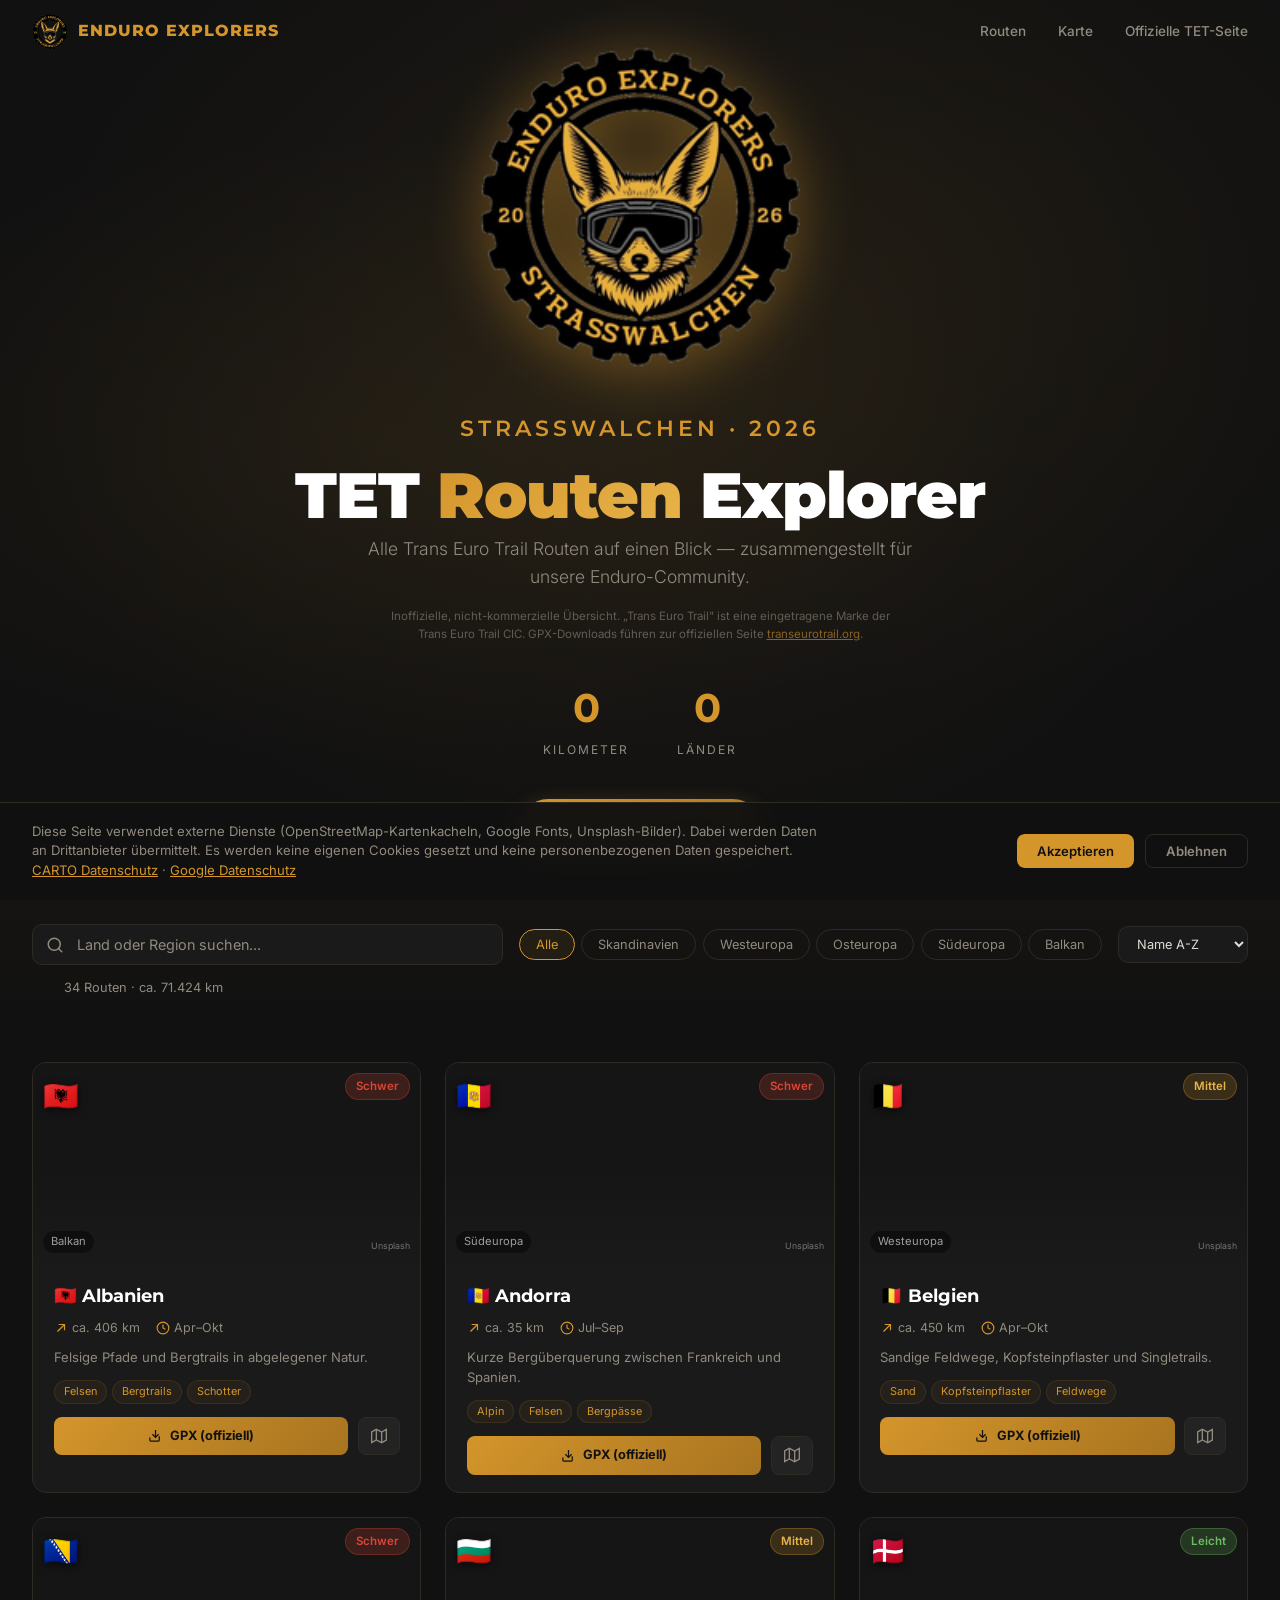
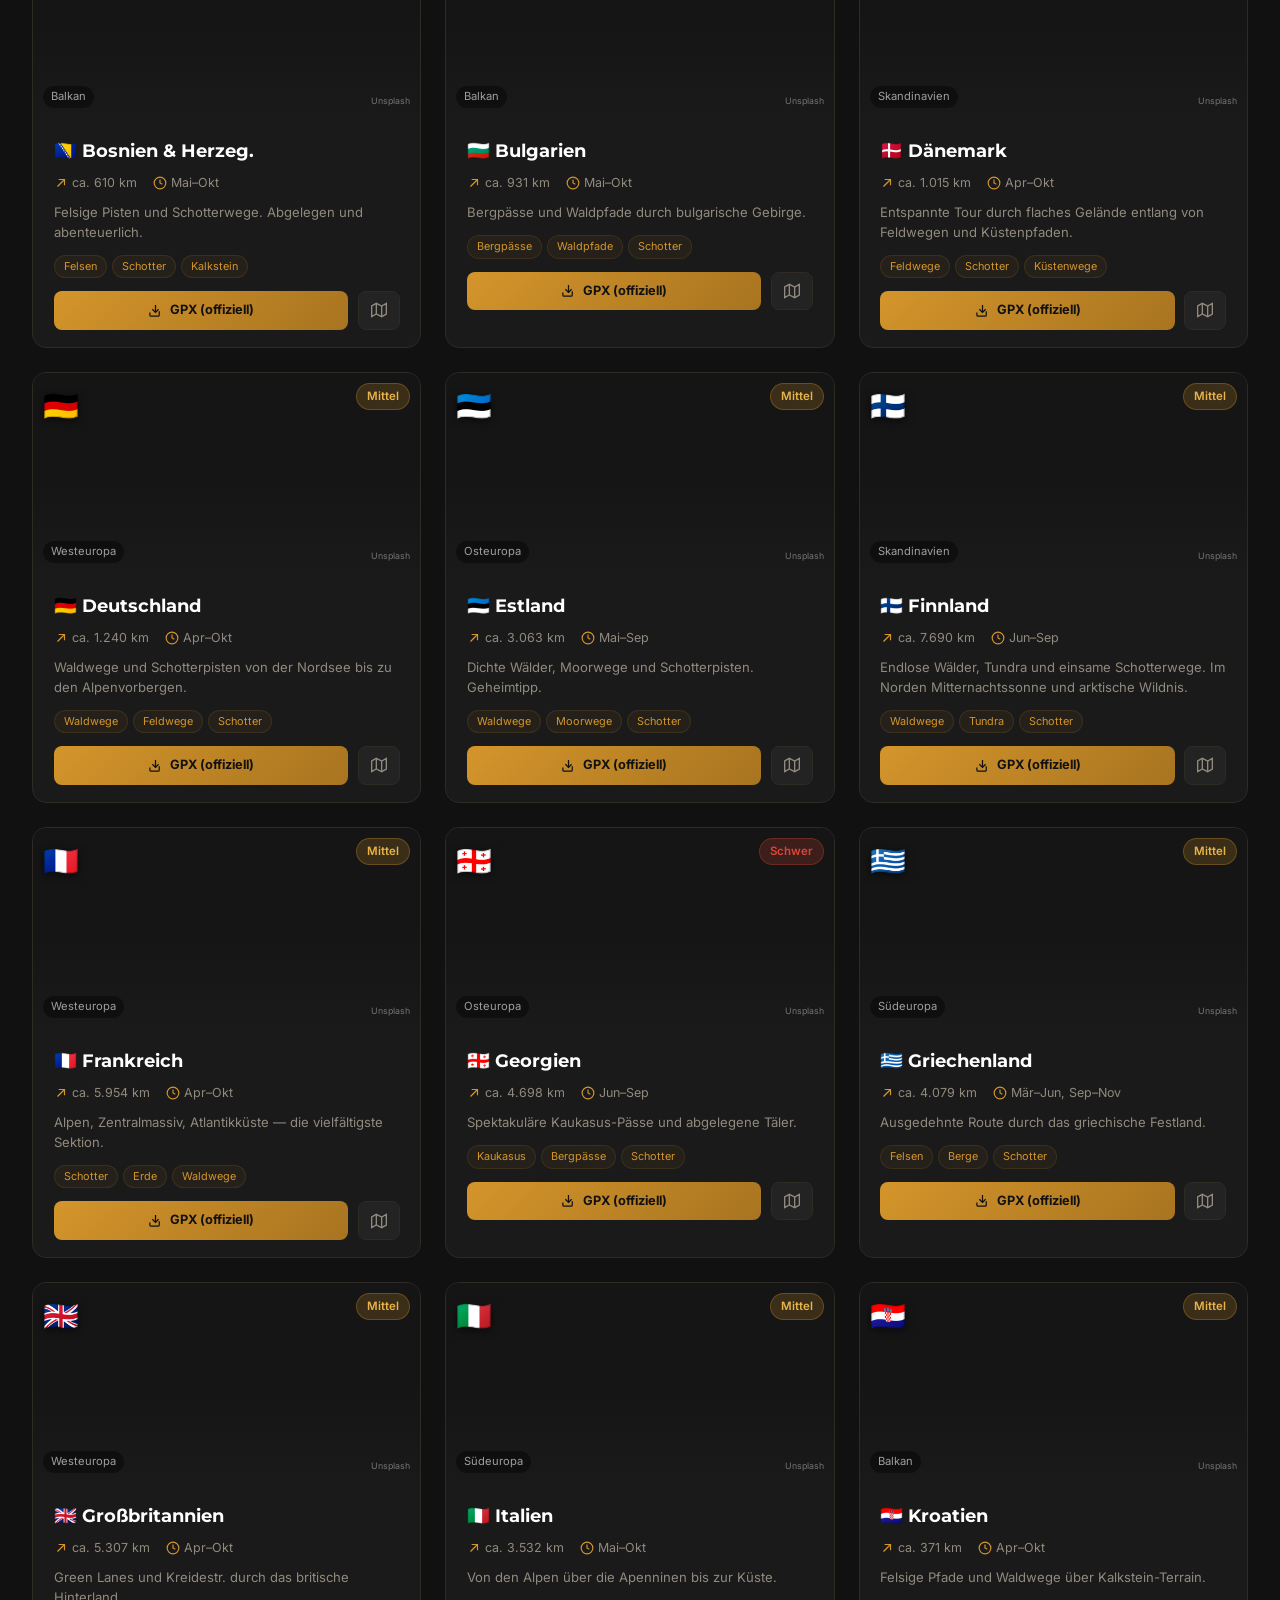
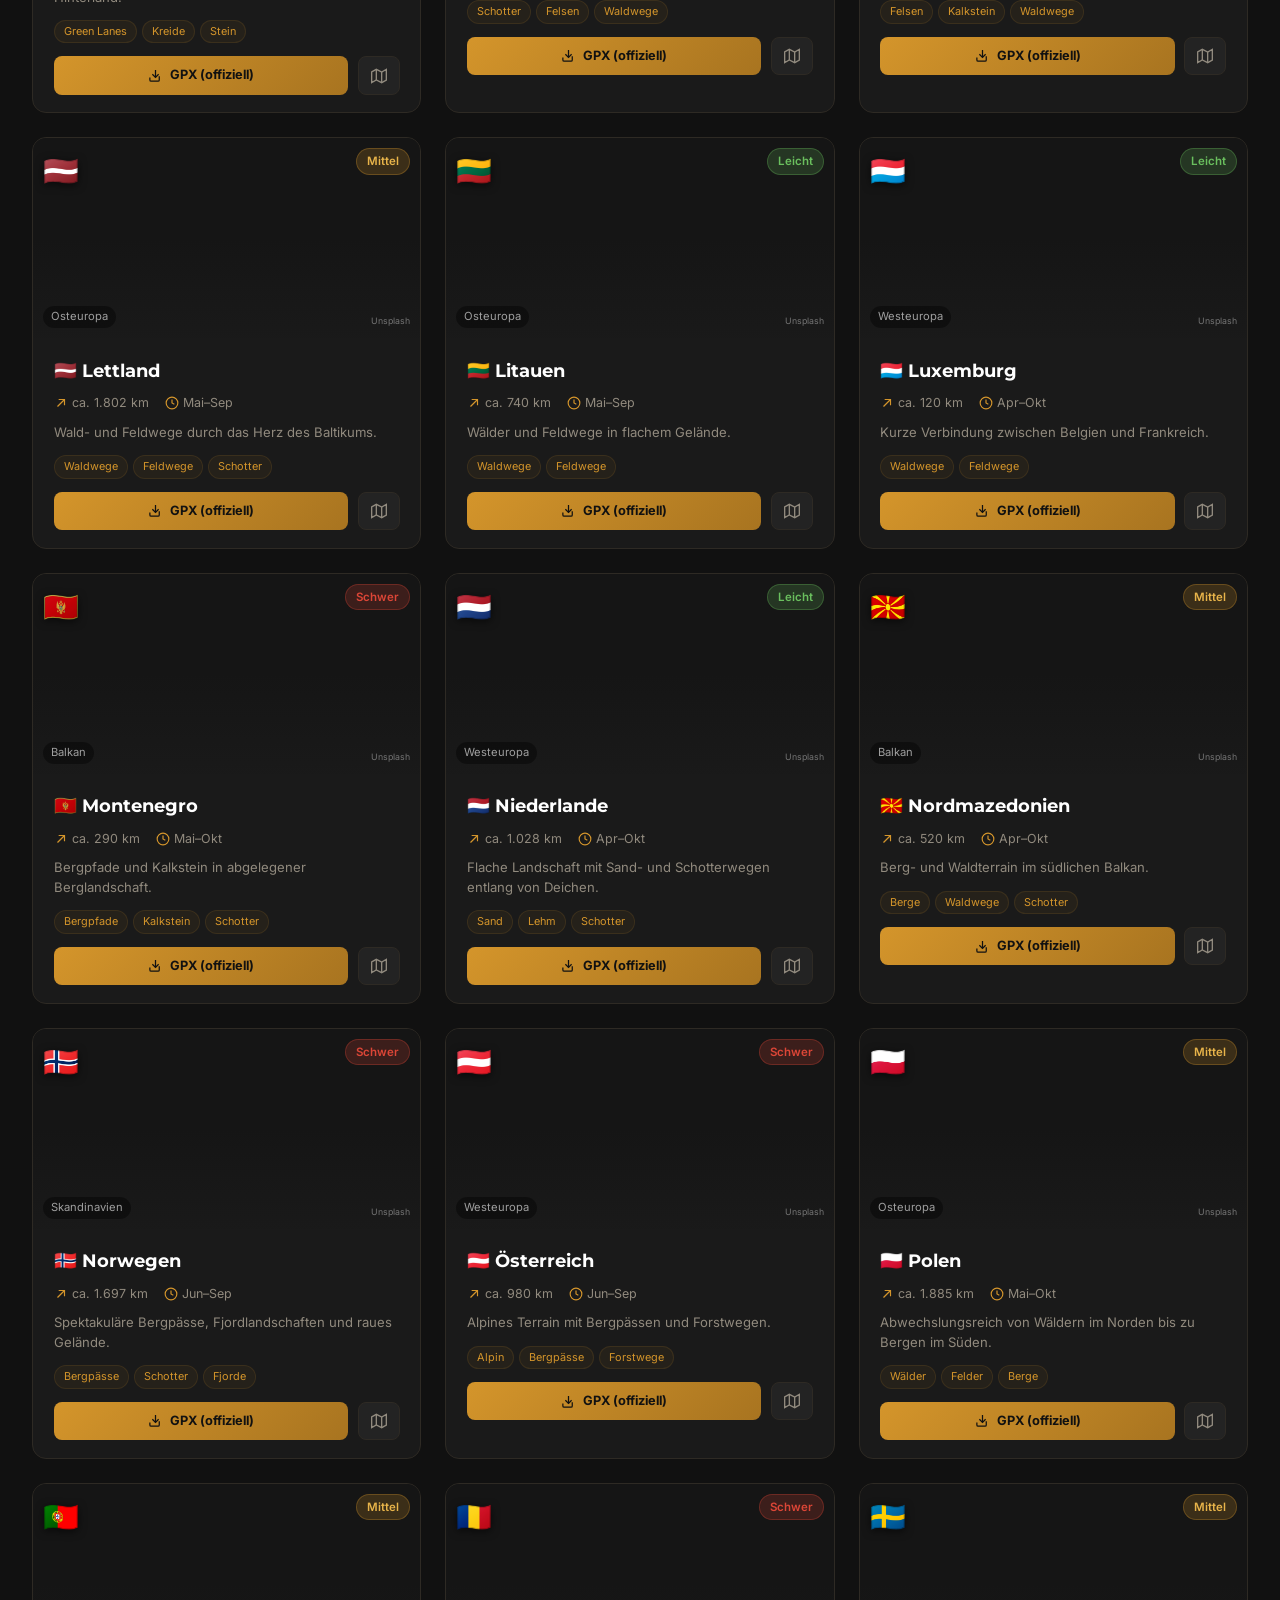
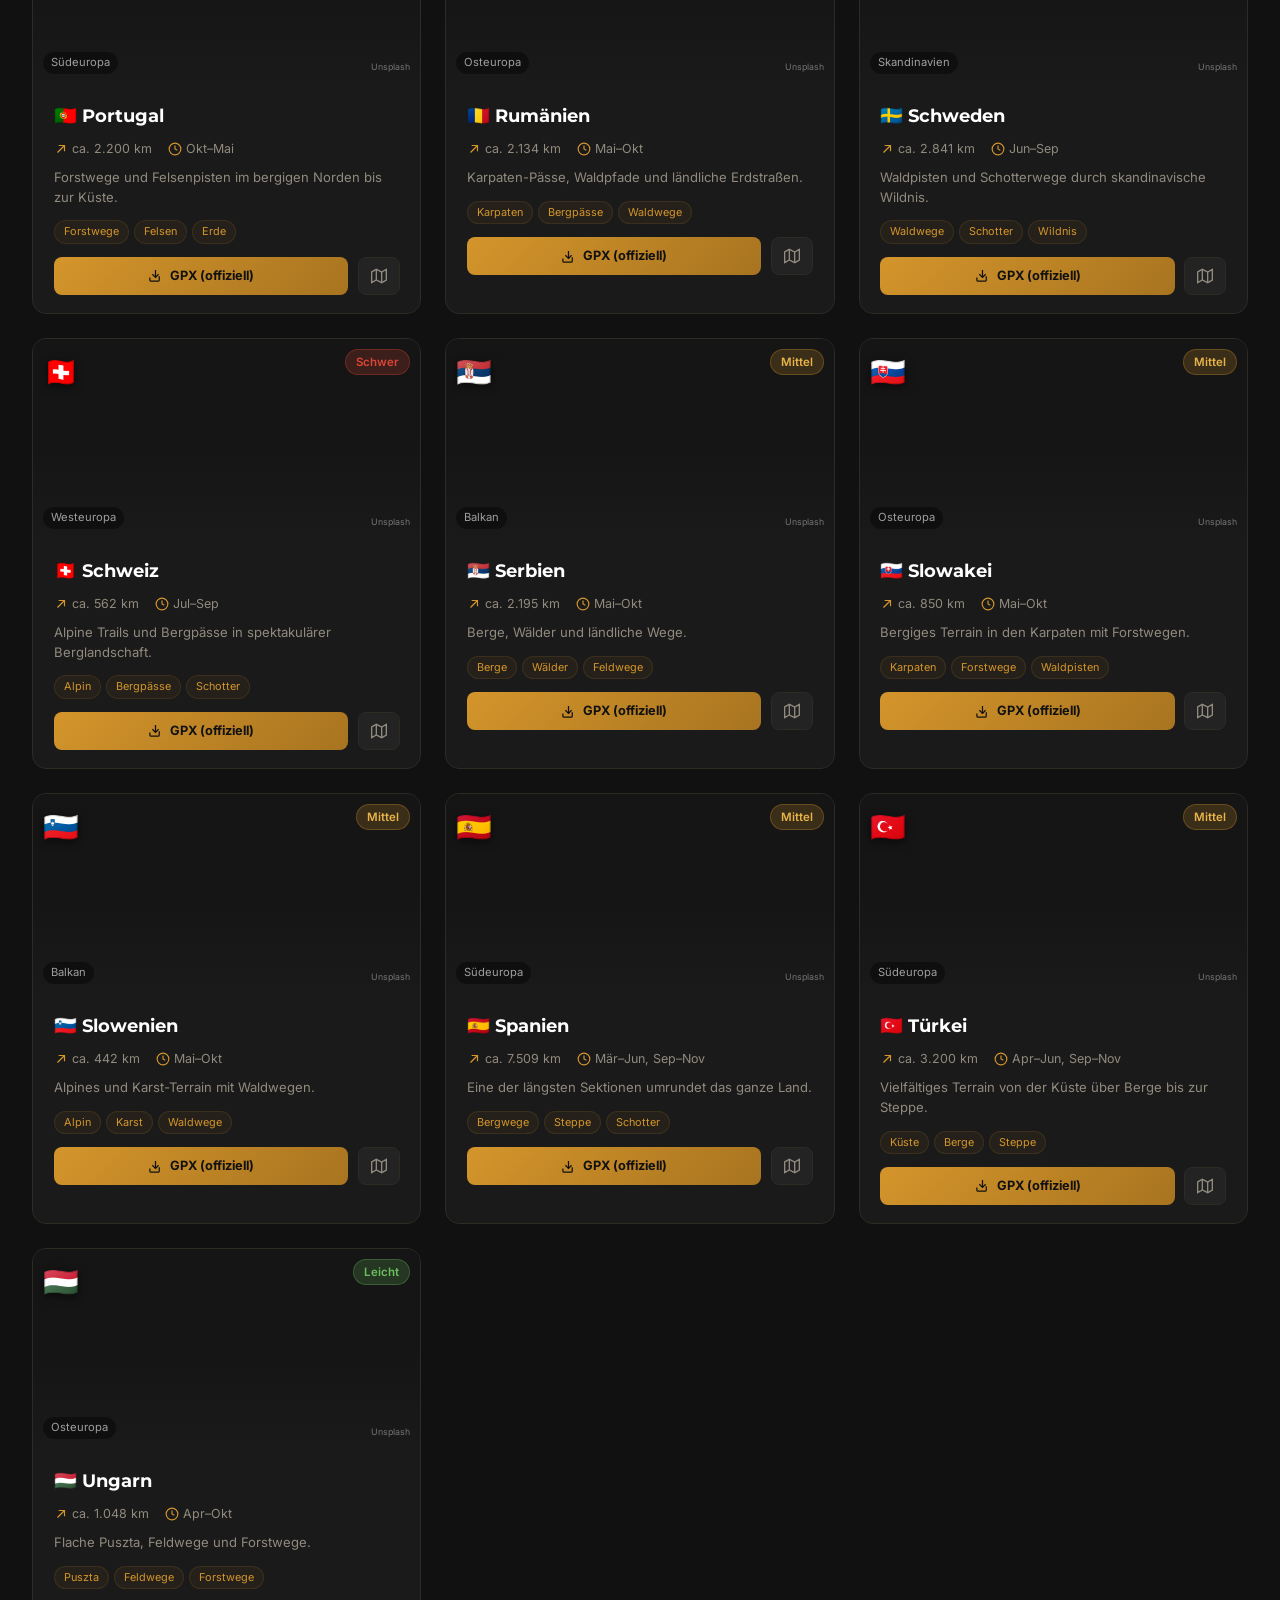
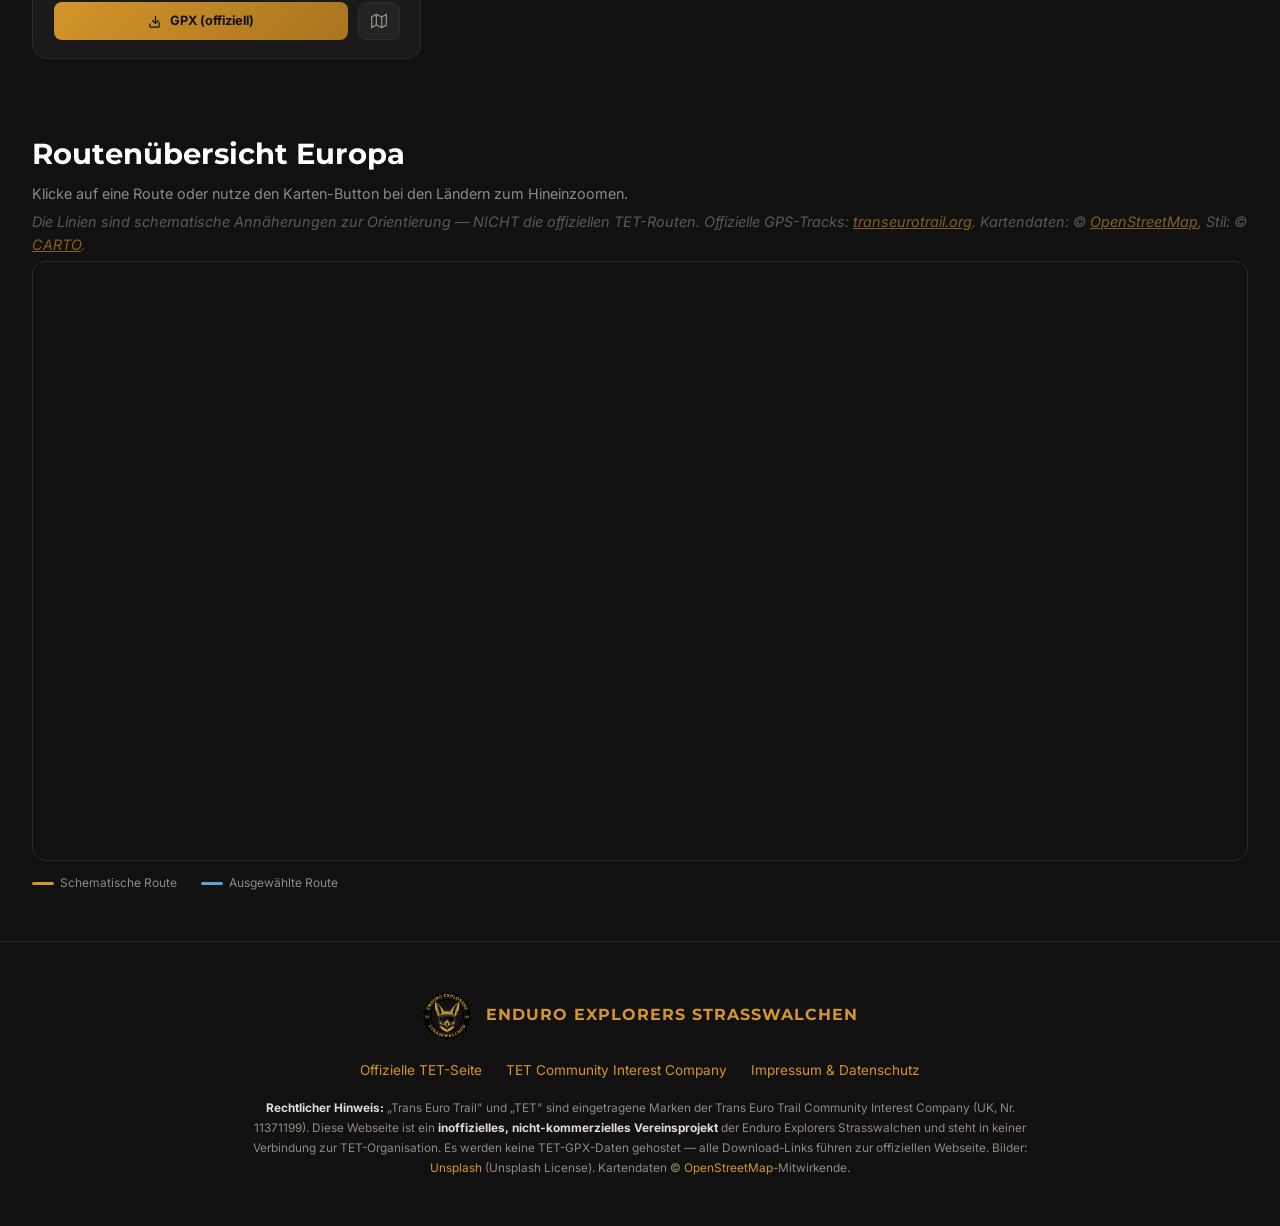
==== index.html @ 0e4baf25 "Quick fixes + GPX-Integration + Explore 2026 Rewrite was-wir-machen.html: - Logo-Beschreibungstext (" ====
<!DOCTYPE html>
<html lang="de">
<head>
    <meta charset="UTF-8">
    <meta name="viewport" content="width=device-width, initial-scale=1.0">
    <title>Enduro Explorers Strasswalchen - TET Routen Explorer</title>
    <link rel="preconnect" href="https://fonts.googleapis.com">
    <link href="https://fonts.googleapis.com/css2?family=Montserrat:wght@300;400;600;700;900&family=Inter:wght@300;400;500;600&display=swap" rel="stylesheet">
    <link rel="stylesheet" href="https://unpkg.com/leaflet@1.9.4/dist/leaflet.css" />
    <script src="https://unpkg.com/leaflet@1.9.4/dist/leaflet.js"></script>
    <link rel="icon" type="image/png" href="[data-uri]">
    <style>
        :root {
            --gold: #D4952B;
            --gold-dark: #A87420;
            --gold-light: #E8B44A;
            --gold-pale: #F0C96E;
            --bg-dark: #111111;
            --bg-card: #1A1A1A;
            --bg-card-hover: #222222;
            --text: #E0DCD4;
            --text-muted: #918A7E;
            --text-bright: #FFFFFF;
            --accent-green: #6ABF5E;
            --accent-blue: #5BA4D9;
            --border: #2E2A24;
            --shadow: rgba(0,0,0,0.5);
        }
        * { margin:0; padding:0; box-sizing:border-box; }
        body {
            font-family: 'Inter', -apple-system, sans-serif;
            background: var(--bg-dark);
            color: var(--text);
            line-height: 1.6;
            overflow-x: hidden;
        }

        /* ── Cookie / DSGVO Banner ── */
        .cookie-banner {
            position: fixed; bottom: 0; left: 0; right: 0;
            background: rgba(17,17,17,0.97); backdrop-filter: blur(12px);
            border-top: 1px solid var(--border);
            padding: 1.2rem 2rem; z-index: 9999;
            display: flex; align-items: center; justify-content: space-between;
            gap: 1.5rem; flex-wrap: wrap;
        }
        .cookie-banner.hidden { display: none; }
        .cookie-text { font-size: 0.82rem; color: var(--text-muted); max-width: 800px; line-height: 1.5; }
        .cookie-text a { color: var(--gold); text-decoration: underline; }
        .cookie-buttons { display: flex; gap: 0.7rem; flex-shrink: 0; }
        .cookie-btn { padding: 8px 20px; border-radius: 8px; font-size: 0.82rem; font-family: 'Inter', sans-serif; font-weight: 600; cursor: pointer; border: none; }
        .cookie-accept { background: var(--gold); color: #111; }
        .cookie-accept:hover { background: var(--gold-light); }
        .cookie-reject { background: transparent; color: var(--text-muted); border: 1px solid var(--border); }

        /* ── Hero ── */
        .hero {
            position: relative; min-height: 100vh;
            display: flex; align-items: center; justify-content: center; text-align: center;
            background: radial-gradient(ellipse at 50% 40%, #1E1A14 0%, #111111 70%);
            overflow: hidden;
        }
        .hero::before {
            content: ''; position: absolute; inset: 0;
            background:
                radial-gradient(ellipse at 30% 50%, rgba(212,149,43,0.06) 0%, transparent 50%),
                radial-gradient(ellipse at 70% 30%, rgba(212,149,43,0.04) 0%, transparent 50%);
        }
        .hero-particles { position: absolute; inset: 0; overflow: hidden; }
        .particle {
            position: absolute; width: 3px; height: 3px;
            background: var(--gold); border-radius: 50%; opacity: 0;
            animation: float-particle 8s infinite;
        }
        @keyframes float-particle {
            0% { opacity:0; transform: translateY(100vh) scale(0); }
            10% { opacity:0.5; } 90% { opacity:0.5; }
            100% { opacity:0; transform: translateY(-10vh) scale(1); }
        }
        .hero-content { position: relative; z-index: 2; padding: 2rem; max-width: 900px; }
        .hero-logo { width: 320px; max-width: 60vw; height: auto; margin-bottom: 2rem; filter: drop-shadow(0 6px 30px rgba(212,149,43,0.45)); }
        .hero h1 {
            font-family: 'Montserrat', sans-serif;
            font-size: clamp(2.2rem, 6vw, 4rem); font-weight: 900;
            color: var(--text-bright); line-height: 1.1;
            margin-bottom: 0.3rem; letter-spacing: -1px;
        }
        .hero h1 span {
            background: linear-gradient(135deg, var(--gold), var(--gold-light));
            -webkit-background-clip: text; -webkit-text-fill-color: transparent; background-clip: text;
        }
        .hero-clubname {
            font-family: 'Montserrat', sans-serif;
            font-size: clamp(1rem, 2.5vw, 1.4rem); font-weight: 600;
            color: var(--gold); letter-spacing: 4px; text-transform: uppercase;
            margin-bottom: 0.8rem;
        }
        .hero-subtitle {
            font-size: clamp(0.9rem, 2vw, 1.1rem); color: var(--text-muted);
            margin-bottom: 1rem; font-weight: 300; max-width: 550px; margin-left: auto; margin-right: auto;
        }
        .hero-disclaimer {
            font-size: 0.72rem; color: var(--text-muted); opacity: 0.6;
            margin-bottom: 2rem; max-width: 500px; margin-left: auto; margin-right: auto;
        }
        .hero-disclaimer a { color: var(--gold); }
        .hero-stats { display: flex; justify-content: center; gap: 3rem; margin-bottom: 2.5rem; flex-wrap: wrap; }
        .hero-stat { text-align: center; }
        .hero-stat-value { font-family: 'Montserrat', sans-serif; font-size: 2.5rem; font-weight: 700; color: var(--gold); }
        .hero-stat-label { font-size: 0.75rem; color: var(--text-muted); text-transform: uppercase; letter-spacing: 2px; }
        .hero-cta {
            display: inline-flex; align-items: center; gap: 10px;
            padding: 16px 36px; background: linear-gradient(135deg, var(--gold), var(--gold-dark));
            color: #111; text-decoration: none; border-radius: 50px;
            font-weight: 700; font-size: 1rem; transition: all 0.3s;
            box-shadow: 0 4px 20px rgba(212,149,43,0.25); cursor: pointer; border: none;
        }
        .hero-cta:hover { transform: translateY(-2px); box-shadow: 0 8px 30px rgba(212,149,43,0.35); background: linear-gradient(135deg, var(--gold-light), var(--gold)); }
        .scroll-indicator { position: absolute; bottom: 2rem; left: 50%; transform: translateX(-50%); animation: bounce 2s infinite; z-index: 2; }
        .scroll-indicator svg { width: 30px; height: 30px; stroke: var(--text-muted); }
        @keyframes bounce { 0%,20%,50%,80%,100% { transform: translateX(-50%) translateY(0); } 40% { transform: translateX(-50%) translateY(-10px); } 60% { transform: translateX(-50%) translateY(-5px); } }

        /* ── Nav ── */
        .nav {
            position: fixed; top: 0; left: 0; right: 0; z-index: 100;
            padding: 0.8rem 2rem; display: flex; justify-content: space-between;
            align-items: center; transition: all 0.3s;
        }
        .nav.scrolled { background: rgba(17,17,17,0.95); backdrop-filter: blur(20px); box-shadow: 0 2px 20px var(--shadow); padding: 0.6rem 2rem; border-bottom: 1px solid var(--border); }
        .nav-brand { display: flex; align-items: center; gap: 10px; text-decoration: none; }
        .nav-brand img { width: 36px; height: auto; }
        .nav-brand-text { font-family:'Montserrat',sans-serif; font-weight:800; font-size:1rem; color:var(--gold); letter-spacing: 1px; }
        .nav-links { display: flex; gap: 2rem; list-style: none; }
        .nav-links a { color: var(--text-muted); text-decoration: none; font-size: 0.85rem; font-weight: 500; transition: color 0.3s; }
        .nav-links a:hover { color: var(--gold); }

        /* ── Filter ── */
        .filter-section {
            padding: 1.5rem 2rem; background: linear-gradient(180deg, #161412, var(--bg-dark));
            position: sticky; top: 52px; z-index: 50; backdrop-filter: blur(10px);
        }
        .filter-container { max-width: 1400px; margin: 0 auto; display: flex; gap: 1rem; align-items: center; flex-wrap: wrap; }
        .search-box { flex: 1; min-width: 250px; position: relative; }
        .search-box input {
            width: 100%; padding: 11px 18px 11px 44px; background: var(--bg-card);
            border: 1px solid var(--border); border-radius: 10px; color: var(--text);
            font-size: 0.9rem; font-family: 'Inter', sans-serif; outline: none; transition: border-color 0.3s;
        }
        .search-box input:focus { border-color: var(--gold); }
        .search-box input::placeholder { color: var(--text-muted); }
        .search-box svg { position: absolute; left: 14px; top: 50%; transform: translateY(-50%); width: 18px; height: 18px; stroke: var(--text-muted); }
        .filter-chips { display: flex; gap: 0.4rem; flex-wrap: wrap; }
        .chip {
            padding: 7px 16px; border-radius: 50px; border: 1px solid var(--border);
            background: transparent; color: var(--text-muted); font-size: 0.8rem;
            font-family: 'Inter', sans-serif; cursor: pointer; transition: all 0.3s; white-space: nowrap;
        }
        .chip:hover, .chip.active { border-color: var(--gold); color: var(--gold); background: rgba(212,149,43,0.08); }
        .sort-select {
            padding: 9px 14px; background: var(--bg-card); border: 1px solid var(--border);
            border-radius: 10px; color: var(--text); font-family: 'Inter', sans-serif; font-size: 0.8rem; cursor: pointer; outline: none;
        }
        .results-info { max-width: 1400px; margin: 0.8rem auto 0; padding: 0 2rem; font-size: 0.8rem; color: var(--text-muted); }

        /* ── Grid ── */
        .routes-section { padding: 1.5rem 2rem; max-width: 1400px; margin: 0 auto; }
        .routes-grid { display: grid; grid-template-columns: repeat(auto-fill, minmax(330px, 1fr)); gap: 1.5rem; margin-top: 1rem; }

        /* ── Card ── */
        .route-card {
            background: var(--bg-card); border-radius: 14px; overflow: hidden;
            border: 1px solid var(--border); transition: all 0.4s cubic-bezier(0.25,0.46,0.45,0.94);
            cursor: pointer;
        }
        .route-card:hover { transform: translateY(-4px); border-color: var(--gold); box-shadow: 0 12px 40px rgba(212,149,43,0.1); background: var(--bg-card-hover); }
        .route-card-image { position: relative; height: 200px; overflow: hidden; background: #151515; }
        .route-card-image img { width: 100%; height: 100%; object-fit: cover; transition: transform 0.6s; }
        .route-card:hover .route-card-image img { transform: scale(1.05); }
        .route-card-image::after { content:''; position: absolute; bottom: 0; left: 0; right: 0; height: 50%; background: linear-gradient(transparent, rgba(26,26,26,0.9)); }
        .route-country-flag { position: absolute; top: 10px; left: 10px; font-size: 1.8rem; z-index: 2; filter: drop-shadow(0 2px 4px rgba(0,0,0,0.6)); }
        .route-difficulty { position: absolute; top: 10px; right: 10px; padding: 3px 10px; border-radius: 20px; font-size: 0.72rem; font-weight: 600; z-index: 2; backdrop-filter: blur(8px); }
        .difficulty-easy { background: rgba(106,191,94,0.2); color: #6ABF5E; border: 1px solid rgba(106,191,94,0.3); }
        .difficulty-moderate { background: rgba(212,149,43,0.2); color: var(--gold-light); border: 1px solid rgba(212,149,43,0.3); }
        .difficulty-hard { background: rgba(220,70,55,0.2); color: #DC4637; border: 1px solid rgba(220,70,55,0.3); }
        .route-region { position: absolute; bottom: 10px; left: 10px; z-index: 2; font-size: 0.7rem; color: rgba(255,255,255,0.6); background: rgba(0,0,0,0.4); padding: 2px 8px; border-radius: 20px; }
        .img-credit { position: absolute; bottom: 10px; right: 10px; z-index: 2; font-size: 0.55rem; color: rgba(255,255,255,0.3); }
        .img-credit a { color: rgba(255,255,255,0.4); text-decoration: none; }
        .route-card-body { padding: 1.1rem 1.3rem; }
        .route-card-title { font-family:'Montserrat',sans-serif; font-size: 1.15rem; font-weight: 700; color: var(--text-bright); margin-bottom: 0.5rem; }
        .route-card-meta { display: flex; gap: 1rem; margin-bottom: 0.6rem; flex-wrap: wrap; }
        .route-meta-item { display: flex; align-items: center; gap: 4px; font-size: 0.78rem; color: var(--text-muted); }
        .route-meta-item svg { width: 14px; height: 14px; stroke: var(--gold); }
        .route-card-desc { font-size: 0.82rem; color: var(--text-muted); margin-bottom: 0.8rem; line-height: 1.5; display: -webkit-box; -webkit-line-clamp: 2; -webkit-box-orient: vertical; overflow: hidden; }
        .route-card-tags { display: flex; gap: 5px; margin-bottom: 0.8rem; flex-wrap: wrap; }
        .route-tag { padding: 2px 9px; background: rgba(212,149,43,0.06); border: 1px solid rgba(212,149,43,0.12); border-radius: 20px; font-size: 0.68rem; color: var(--gold); }
        .route-card-actions { display: flex; gap: 0.6rem; }
        .btn-download {
            flex: 1; display: flex; align-items: center; justify-content: center; gap: 7px;
            padding: 9px 14px; background: linear-gradient(135deg, var(--gold), var(--gold-dark));
            color: #111; border: none; border-radius: 8px; font-size: 0.8rem; font-weight: 700;
            font-family: 'Inter', sans-serif; cursor: pointer; transition: all 0.3s; text-decoration: none;
        }
        .btn-download:hover { box-shadow: 0 4px 15px rgba(212,149,43,0.25); transform: translateY(-1px); }
        .btn-download svg { width: 15px; height: 15px; }
        .btn-map {
            display: flex; align-items: center; justify-content: center;
            padding: 9px 12px; background: rgba(255,255,255,0.04); color: var(--text-muted);
            border: 1px solid var(--border); border-radius: 8px; cursor: pointer; transition: all 0.3s;
        }
        .btn-map:hover { border-color: var(--gold); color: var(--gold); }
        .btn-map svg { width: 16px; height: 16px; }

        /* ── Modal ── */
        .modal-overlay { position: fixed; inset: 0; background: rgba(0,0,0,0.75); backdrop-filter: blur(8px); z-index: 200; display: none; align-items: center; justify-content: center; padding: 2rem; }
        .modal-overlay.active { display: flex; }
        .modal { background: var(--bg-card); border-radius: 18px; max-width: 680px; width: 100%; max-height: 90vh; overflow-y: auto; border: 1px solid var(--border); box-shadow: 0 24px 80px rgba(0,0,0,0.6); animation: modal-in 0.3s ease; }
        @keyframes modal-in { from { opacity:0; transform: scale(0.95) translateY(20px); } to { opacity:1; transform: scale(1) translateY(0); } }
        .modal-image { height: 260px; position: relative; overflow: hidden; }
        .modal-image img { width: 100%; height: 100%; object-fit: cover; }
        .modal-image::after { content:''; position: absolute; bottom: 0; left: 0; right: 0; height: 40%; background: linear-gradient(transparent, var(--bg-card)); }
        .modal-close { position: absolute; top: 14px; right: 14px; width: 34px; height: 34px; background: rgba(0,0,0,0.5); backdrop-filter: blur(10px); border: none; border-radius: 50%; color: #fff; font-size: 1.1rem; cursor: pointer; display: flex; align-items: center; justify-content: center; z-index: 2; transition: background 0.3s; }
        .modal-close:hover { background: rgba(212,149,43,0.8); }
        .modal-body { padding: 1.3rem 1.8rem 1.8rem; }
        .modal-body h2 { font-family:'Montserrat',sans-serif; font-size: 1.6rem; font-weight: 700; color: var(--text-bright); margin-bottom: 1rem; }
        .modal-stats { display: grid; grid-template-columns: repeat(3, 1fr); gap: 0.8rem; margin-bottom: 1.2rem; }
        .modal-stat { text-align: center; padding: 0.8rem; background: rgba(212,149,43,0.04); border-radius: 10px; border: 1px solid var(--border); }
        .modal-stat-value { font-family:'Montserrat',sans-serif; font-size: 1.3rem; font-weight: 700; color: var(--gold); }
        .modal-stat-label { font-size: 0.7rem; color: var(--text-muted); text-transform: uppercase; letter-spacing: 1px; }
        .modal-desc { color: var(--text); font-size: 0.9rem; line-height: 1.7; margin-bottom: 1.2rem; }
        .modal-terrain { display: flex; gap: 6px; flex-wrap: wrap; margin-bottom: 1.2rem; }
        .terrain-tag { padding: 4px 12px; background: rgba(212,149,43,0.08); border: 1px solid rgba(212,149,43,0.15); border-radius: 20px; font-size: 0.78rem; color: var(--gold-light); }
        .modal-actions { display: flex; gap: 0.8rem; }
        .modal-actions .btn-download { padding: 12px 22px; font-size: 0.95rem; }
        .modal-actions .btn-map { padding: 12px 18px; font-size: 0.85rem; }

        /* ── Map ── */
        .map-section { padding: 3rem 2rem; max-width: 1400px; margin: 0 auto; }
        .map-section h2 { font-family:'Montserrat',sans-serif; font-size: 1.8rem; font-weight: 700; color: var(--text-bright); margin-bottom: 0.3rem; }
        .map-section > p { color: var(--text-muted); font-size: 0.9rem; margin-bottom: 0.3rem; }
        .map-disclaimer { font-size: 0.7rem; color: var(--text-muted); opacity: 0.6; margin-bottom: 1rem; font-style: italic; }
        .map-disclaimer a { color: var(--gold); }
        .map-container { border-radius: 14px; overflow: hidden; border: 1px solid var(--border); height: 600px; }
        .map-legend { display: flex; gap: 1.5rem; margin-top: 0.8rem; flex-wrap: wrap; font-size: 0.75rem; color: var(--text-muted); }
        .legend-item { display: flex; align-items: center; gap: 6px; }
        .legend-line { width: 22px; height: 3px; border-radius: 2px; }

        /* ── Footer ── */
        footer { padding: 3rem 2rem; border-top: 1px solid var(--border); max-width: 1400px; margin: 0 auto; }
        .footer-top { display: flex; align-items: center; justify-content: center; gap: 14px; margin-bottom: 1.2rem; }
        .footer-top img { width: 50px; }
        .footer-top span { font-family:'Montserrat',sans-serif; font-weight: 700; color: var(--gold); font-size: 1rem; letter-spacing: 1px; }
        .footer-links { display: flex; justify-content: center; gap: 1.5rem; margin-bottom: 1rem; flex-wrap: wrap; font-size: 0.85rem; }
        footer a { color: var(--gold); text-decoration: none; }
        footer a:hover { text-decoration: underline; }
        .footer-legal { text-align: center; font-size: 0.74rem; color: var(--text-muted); line-height: 1.7; max-width: 780px; margin: 0 auto; }
        .footer-legal strong { color: var(--text); }

        /* ── No results ── */
        .no-results { text-align: center; padding: 4rem 2rem; grid-column: 1 / -1; }
        .no-results svg { width: 60px; height: 60px; stroke: var(--text-muted); margin-bottom: 1rem; }
        .no-results h3 { font-family:'Montserrat',sans-serif; color: var(--text-bright); margin-bottom: 0.5rem; }
        .no-results p { color: var(--text-muted); }

        ::-webkit-scrollbar { width: 7px; }
        ::-webkit-scrollbar-track { background: var(--bg-dark); }
        ::-webkit-scrollbar-thumb { background: var(--border); border-radius: 4px; }
        ::-webkit-scrollbar-thumb:hover { background: var(--gold); }
        .card-enter { opacity: 0; transform: translateY(20px); animation: card-fade-in 0.4s ease forwards; }
        @keyframes card-fade-in { to { opacity:1; transform: translateY(0); } }

        @media (max-width: 768px) {
            .nav-links { display: none; }
            .routes-grid { grid-template-columns: 1fr; }
            .filter-container { flex-direction: column; }
            .modal-stats { grid-template-columns: 1fr; }
            .modal-actions { flex-direction: column; }
            .map-container { height: 400px; }
            .hero-logo { width: 220px; max-width: 70vw; }
        }
    </style>
<script>(function(){try{if(!(new URLSearchParams(location.search).get("embed")==="1"||window.self!==window.top))return;document.documentElement.classList.add("embed-mode");function n(){document.querySelectorAll("nav,#navbar,footer,.cookie-banner").forEach(function(el){el.remove()});document.querySelectorAll("a[href]").forEach(function(a){var h=a.getAttribute("href")||"";if(!h)return;if(h[0]==="#"||h.indexOf("mailto:")===0||h.indexOf("tel:")===0)return;if(h.indexOf("http")===0){if(h.indexOf("github.io")>=0||h.indexOf("github.com")>=0){a.removeAttribute("href");a.removeAttribute("target");a.classList.add("cross-page-disabled")}return}if(h.indexOf(".html")>=0||h.slice(-1)==="/"){a.removeAttribute("href");a.removeAttribute("target");a.classList.add("cross-page-disabled")}});document.querySelectorAll("link[rel=\"canonical\"],meta[property=\"og:url\"]").forEach(function(el){el.remove()})}if(document.readyState==="loading")document.addEventListener("DOMContentLoaded",n);else n()}catch(e){}})();</script>
<style>
.embed-mode .nav,.embed-mode nav,.embed-mode #navbar,.embed-mode footer,.embed-mode .cookie-banner{display:none!important}
.embed-mode body{padding-top:0!important}
.embed-mode .hero,.embed-mode .page-hero{padding-top:3rem!important;min-height:40vh!important}
.embed-mode a.cross-page-disabled{pointer-events:none!important;opacity:.55!important;cursor:default!important;text-decoration:none!important}
</style>
</head>
<body>

<!-- DSGVO Banner -->
<div class="cookie-banner" id="cookieBanner">
    <div class="cookie-text">
        Diese Seite verwendet externe Dienste (OpenStreetMap-Kartenkacheln, Google Fonts, Unsplash-Bilder).
        Dabei werden Daten an Drittanbieter übermittelt. Es werden keine eigenen Cookies gesetzt und keine
        personenbezogenen Daten gespeichert.
        <a href="https://carto.com/privacy/" target="_blank" rel="noopener">CARTO Datenschutz</a> ·
        <a href="https://policies.google.com/privacy" target="_blank" rel="noopener">Google Datenschutz</a>
    </div>
    <div class="cookie-buttons">
        <button class="cookie-btn cookie-accept" onclick="acceptCookies()">Akzeptieren</button>
        <button class="cookie-btn cookie-reject" onclick="rejectCookies()">Ablehnen</button>
    </div>
</div>

<!-- Nav -->
<nav class="nav" id="navbar">
    <a href="#" class="nav-brand">
        <img src="[data-uri]" alt="Enduro Explorers Logo">
        <span class="nav-brand-text">ENDURO EXPLORERS</span>
    </a>
    <ul class="nav-links">
        <li><a href="#routes">Routen</a></li>
        <li><a href="#map">Karte</a></li>
        <li><a href="https://transeurotrail.org/" target="_blank" rel="noopener">Offizielle TET-Seite</a></li>
    </ul>
</nav>

<!-- Hero -->
<section class="hero">
    <div class="hero-particles" id="particles"></div>
    <div class="hero-content">
        <img src="[data-uri]" alt="Enduro Explorers Strasswalchen" class="hero-logo">
        <div class="hero-clubname">Strasswalchen · 2026</div>
        <h1>TET <span>Routen</span> Explorer</h1>
        <p class="hero-subtitle">Alle Trans Euro Trail Routen auf einen Blick — zusammengestellt für unsere Enduro-Community.</p>
        <p class="hero-disclaimer">
            Inoffizielle, nicht-kommerzielle Übersicht. „Trans Euro Trail" ist eine eingetragene Marke
            der Trans Euro Trail CIC. GPX-Downloads führen zur offiziellen Seite
            <a href="https://transeurotrail.org/" target="_blank" rel="noopener">transeurotrail.org</a>.
        </p>
        <div class="hero-stats">
            <div class="hero-stat"><div class="hero-stat-value" id="stat-km">0</div><div class="hero-stat-label">Kilometer</div></div>
            <div class="hero-stat"><div class="hero-stat-value" id="stat-countries">0</div><div class="hero-stat-label">Länder</div></div>
        </div>
        <a href="#routes" class="hero-cta">
            <svg width="20" height="20" viewBox="0 0 24 24" fill="none" stroke="currentColor" stroke-width="2"><path d="M21 10c0 7-9 13-9 13s-9-6-9-13a9 9 0 0118 0z"/><circle cx="12" cy="10" r="3"/></svg>
            Routen entdecken
        </a>
    </div>
    <div class="scroll-indicator">
        <svg viewBox="0 0 24 24" fill="none" stroke-width="2" stroke-linecap="round"><path d="M7 13l5 5 5-5"/><path d="M7 7l5 5 5-5"/></svg>
    </div>
</section>

<!-- Filter -->
<section class="filter-section" id="routes">
    <div class="filter-container">
        <div class="search-box">
            <svg viewBox="0 0 24 24" fill="none" stroke-width="2" stroke-linecap="round"><circle cx="11" cy="11" r="8"/><path d="M21 21l-4.35-4.35"/></svg>
            <input type="text" id="searchInput" placeholder="Land oder Region suchen...">
        </div>
        <div class="filter-chips">
            <button class="chip active" data-filter="all">Alle</button>
            <button class="chip" data-filter="nordic">Skandinavien</button>
            <button class="chip" data-filter="western">Westeuropa</button>
            <button class="chip" data-filter="eastern">Osteuropa</button>
            <button class="chip" data-filter="southern">Südeuropa</button>
            <button class="chip" data-filter="balkans">Balkan</button>
        </div>
        <select class="sort-select" id="sortSelect">
            <option value="name">Name A-Z</option>
            <option value="distance-desc">Distanz ↓</option>
            <option value="distance-asc">Distanz ↑</option>
            <option value="difficulty">Schwierigkeit</option>
        </select>
    </div>
    <div class="results-info" id="resultsInfo"></div>
</section>

<!-- Grid -->
<section class="routes-section"><div class="routes-grid" id="routesGrid"></div></section>

<!-- Map -->
<section class="map-section" id="map">
    <h2>Routenübersicht Europa</h2>
    <p>Klicke auf eine Route oder nutze den Karten-Button bei den Ländern zum Hineinzoomen.</p>
    <p class="map-disclaimer">
        Die Linien sind schematische Annäherungen zur Orientierung — NICHT die offiziellen TET-Routen.
        Offizielle GPS-Tracks: <a href="https://transeurotrail.org/" target="_blank" rel="noopener">transeurotrail.org</a>.
        Kartendaten: &copy; <a href="https://www.openstreetmap.org/copyright" target="_blank" rel="noopener">OpenStreetMap</a>,
        Stil: &copy; <a href="https://carto.com/" target="_blank" rel="noopener">CARTO</a>.
    </p>
    <div class="map-container" id="leafletMap"></div>
    <div class="map-legend">
        <div class="legend-item"><div class="legend-line" style="background:var(--gold)"></div> Schematische Route</div>
        <div class="legend-item"><div class="legend-line" style="background:#5BA4D9"></div> Ausgewählte Route</div>
    </div>
</section>

<!-- Footer -->
<footer>
    <div class="footer-top">
        <img src="[data-uri]" alt="Enduro Explorers">
        <span>ENDURO EXPLORERS STRASSWALCHEN</span>
    </div>
    <div class="footer-links">
        <a href="https://transeurotrail.org/" target="_blank" rel="noopener">Offizielle TET-Seite</a>
        <a href="https://transeurotrail.org/community-interest-company/" target="_blank" rel="noopener">TET Community Interest Company</a>
        <a href="#" onclick="document.getElementById('legalModal').classList.add('active');return false;">Impressum & Datenschutz</a>
    </div>
    <div class="footer-legal">
        <strong>Rechtlicher Hinweis:</strong> „Trans Euro Trail" und „TET" sind eingetragene Marken der
        Trans Euro Trail Community Interest Company (UK, Nr. 11371199). Diese Webseite ist ein
        <strong>inoffizielles, nicht-kommerzielles Vereinsprojekt</strong> der Enduro Explorers Strasswalchen
        und steht in keiner Verbindung zur TET-Organisation. Es werden keine TET-GPX-Daten gehostet —
        alle Download-Links führen zur offiziellen Webseite. Bilder:
        <a href="https://unsplash.com/" target="_blank" rel="noopener">Unsplash</a> (Unsplash License).
        Kartendaten &copy; <a href="https://www.openstreetmap.org/copyright" target="_blank" rel="noopener">OpenStreetMap</a>-Mitwirkende.
    </div>
</footer>

<!-- Legal Modal -->
<div class="modal-overlay" id="legalModal">
    <div class="modal" style="max-width:600px">
        <div class="modal-body" style="padding:2rem">
            <div style="display:flex;justify-content:space-between;align-items:center;margin-bottom:1.5rem">
                <h2 style="font-size:1.3rem;margin:0">Impressum & Datenschutz</h2>
                <button class="modal-close" style="position:static;width:32px;height:32px" onclick="document.getElementById('legalModal').classList.remove('active')">&times;</button>
            </div>
            <h3 style="color:var(--text-bright);margin-bottom:0.4rem;font-size:0.95rem">Verantwortlich</h3>
            <p style="font-size:0.82rem;color:var(--text-muted);margin-bottom:1.2rem">Enduro Explorers Strasswalchen — privates, nicht-kommerzielles Vereinsprojekt.</p>
            <h3 style="color:var(--text-bright);margin-bottom:0.4rem;font-size:0.95rem">Datenschutz (DSGVO)</h3>
            <p style="font-size:0.82rem;color:var(--text-muted);margin-bottom:0.8rem">
                Diese Seite speichert <strong>keine personenbezogenen Daten</strong> und setzt <strong>keine Tracking-Cookies</strong>.
                Ein funktionaler localStorage-Eintrag speichert die Cookie-Banner-Entscheidung (Art. 6 Abs. 1 lit. f DSGVO).
            </p>
            <p style="font-size:0.82rem;color:var(--text-muted);margin-bottom:0.6rem">Eingebundene externe Dienste:</p>
            <ul style="font-size:0.78rem;color:var(--text-muted);margin-left:1.3rem;margin-bottom:1rem;line-height:2">
                <li><strong>CARTO / OpenStreetMap</strong> — Kartenkacheln (<a href="https://carto.com/privacy/" target="_blank" rel="noopener" style="color:var(--gold)">Datenschutz</a>)</li>
                <li><strong>Google Fonts</strong> — Schriftarten (<a href="https://policies.google.com/privacy" target="_blank" rel="noopener" style="color:var(--gold)">Datenschutz</a>)</li>
                <li><strong>Unsplash</strong> — Bilder (<a href="https://unsplash.com/privacy" target="_blank" rel="noopener" style="color:var(--gold)">Datenschutz</a>)</li>
                <li><strong>unpkg CDN</strong> — Leaflet-Kartenbibliothek</li>
            </ul>
            <h3 style="color:var(--text-bright);margin-bottom:0.4rem;font-size:0.95rem">Markenrecht</h3>
            <p style="font-size:0.82rem;color:var(--text-muted)">
                „Trans Euro Trail" und „TET" sind eingetragene Marken der Trans Euro Trail CIC
                (UK, Nr. 11371199). Die Verwendung erfolgt rein beschreibend (nominative Fair Use).
                Es besteht keine Verbindung oder Billigung durch die TET-Organisation.
            </p>
        </div>
    </div>
</div>

<!-- Route Detail Modal -->
<div class="modal-overlay" id="modalOverlay">
    <div class="modal" id="modal">
        <div class="modal-image"><img id="modalImage" src="" alt=""><button class="modal-close" id="modalClose">&times;</button></div>
        <div class="modal-body">
            <h2 id="modalTitle"></h2>
            <div class="modal-stats">
                <div class="modal-stat"><div class="modal-stat-value" id="modalDistance"></div><div class="modal-stat-label">Kilometer (ca.)</div></div>
                <div class="modal-stat"><div class="modal-stat-value" id="modalDifficulty"></div><div class="modal-stat-label">Schwierigkeit</div></div>
                <div class="modal-stat"><div class="modal-stat-value" id="modalBestTime"></div><div class="modal-stat-label">Beste Reisezeit</div></div>
            </div>
            <p class="modal-desc" id="modalDesc"></p>
            <div class="modal-terrain" id="modalTerrain"></div>
            <div class="modal-actions">
                <a id="modalDownload" href="#" target="_blank" rel="noopener" class="btn-download">
                    <svg viewBox="0 0 24 24" fill="none" stroke="currentColor" stroke-width="2"><path d="M18 13v6a2 2 0 01-2 2H5a2 2 0 01-2-2v-4"/><polyline points="7 10 12 15 17 10"/><line x1="12" y1="15" x2="12" y2="3"/></svg>
                    GPX auf transeurotrail.org
                </a>
                <button id="modalMapBtn" class="btn-map" title="Auf Karte zeigen">
                    <svg viewBox="0 0 24 24" fill="none" stroke="currentColor" stroke-width="2"><polygon points="1 6 1 22 8 18 16 22 23 18 23 2 16 6 8 2 1 6"/><line x1="8" y1="2" x2="8" y2="18"/><line x1="16" y1="6" x2="16" y2="22"/></svg>
                </button>
            </div>
        </div>
    </div>
</div>

<script>
const routes = [
    {id:"finland",name:"Finnland",flag:"\u{1F1EB}\u{1F1EE}",distance:7690,difficulty:"moderate",difficultyLabel:"Mittel",region:"nordic",regionLabel:"Skandinavien",bestTime:"Jun\u2013Sep",description:"Endlose W\u00e4lder, Tundra und einsame Schotterwege. Im Norden Mitternachtssonne und arktische Wildnis.",terrain:["Waldwege","Tundra","Schotter","Sand"],image:"https://images.unsplash.com/photo-1529154166925-574a0236a4f4?w=600&h=400&fit=crop",tetUrl:"https://transeurotrail.org/finland/",schematic:[[70.0,27],[68.5,26],[66,26.5],[64,26],[62,25.5],[61,24],[60.5,24.5]]},
    {id:"sweden",name:"Schweden",flag:"\u{1F1F8}\u{1F1EA}",distance:2841,difficulty:"moderate",difficultyLabel:"Mittel",region:"nordic",regionLabel:"Skandinavien",bestTime:"Jun\u2013Sep",description:"Waldpisten und Schotterwege durch skandinavische Wildnis.",terrain:["Waldwege","Schotter","Wildnis"],image:"https://images.unsplash.com/photo-1508702064459-eab578f79f05?w=600&h=400&fit=crop",tetUrl:"https://transeurotrail.org/sweden/",schematic:[[67,20],[65,16],[63,15],[61,15],[59.5,16],[58,14],[57,13]]},
    {id:"norway",name:"Norwegen",flag:"\u{1F1F3}\u{1F1F4}",distance:1697,difficulty:"hard",difficultyLabel:"Schwer",region:"nordic",regionLabel:"Skandinavien",bestTime:"Jun\u2013Sep",description:"Spektakul\u00e4re Bergp\u00e4sse, Fjordlandschaften und raues Gel\u00e4nde.",terrain:["Bergp\u00e4sse","Schotter","Fjorde","Felsen"],image:"https://images.unsplash.com/photo-1504284286691-0a4bfaea3910?w=600&h=400&fit=crop",tetUrl:"https://transeurotrail.org/norway/",schematic:[[69,18],[67,15],[65,13],[63,10],[61,7],[60,6],[59,7]]},
    {id:"denmark",name:"D\u00e4nemark",flag:"\u{1F1E9}\u{1F1F0}",distance:1015,difficulty:"easy",difficultyLabel:"Leicht",region:"nordic",regionLabel:"Skandinavien",bestTime:"Apr\u2013Okt",description:"Entspannte Tour durch flaches Gel\u00e4nde entlang von Feldwegen und K\u00fcstenpfaden.",terrain:["Feldwege","Schotter","K\u00fcstenwege"],image:"https://images.unsplash.com/photo-1552560433-55f483aa906e?w=600&h=400&fit=crop",tetUrl:"https://transeurotrail.org/denmark/",schematic:[[57.7,10],[57,9.5],[56.5,9],[56,10],[55.5,9.5],[55.3,10.5],[55,12]]},
    {id:"estonia",name:"Estland",flag:"\u{1F1EA}\u{1F1EA}",distance:3063,difficulty:"moderate",difficultyLabel:"Mittel",region:"eastern",regionLabel:"Osteuropa",bestTime:"Mai\u2013Sep",description:"Dichte W\u00e4lder, Moorwege und Schotterpisten. Geheimtipp.",terrain:["Waldwege","Moorwege","Schotter","Sand"],image:"https://images.unsplash.com/photo-1595511535498-67dd45fe3614?w=600&h=400&fit=crop",tetUrl:"https://transeurotrail.org/estonia/",schematic:[[59.4,24],[59,25.5],[58.5,26],[58.2,24.5],[58.5,22.5],[59,22]]},
    {id:"latvia",name:"Lettland",flag:"\u{1F1F1}\u{1F1FB}",distance:1802,difficulty:"moderate",difficultyLabel:"Mittel",region:"eastern",regionLabel:"Osteuropa",bestTime:"Mai\u2013Sep",description:"Wald- und Feldwege durch das Herz des Baltikums.",terrain:["Waldwege","Feldwege","Schotter"],image:"https://images.unsplash.com/photo-1599832860181-20f610e0eebb?w=600&h=400&fit=crop",tetUrl:"https://transeurotrail.org/latvia/",schematic:[[57.8,22],[57.2,24],[57,25.5],[56.8,24],[56.5,22],[57,21.5]]},
    {id:"lithuania",name:"Litauen",flag:"\u{1F1F1}\u{1F1F9}",distance:740,difficulty:"easy",difficultyLabel:"Leicht",region:"eastern",regionLabel:"Osteuropa",bestTime:"Mai\u2013Sep",description:"W\u00e4lder und Feldwege in flachem Gel\u00e4nde.",terrain:["Waldwege","Feldwege"],image:"https://images.unsplash.com/photo-1572367521903-88cb36fbe3d4?w=600&h=400&fit=crop",tetUrl:"https://transeurotrail.org/lithuania/",schematic:[[56.2,22],[55.8,23.5],[55.3,24.5],[55,24],[54.8,24],[54.5,25]]},
    {id:"poland",name:"Polen",flag:"\u{1F1F5}\u{1F1F1}",distance:1885,difficulty:"moderate",difficultyLabel:"Mittel",region:"eastern",regionLabel:"Osteuropa",bestTime:"Mai\u2013Okt",description:"Abwechslungsreich von W\u00e4ldern im Norden bis zu Bergen im S\u00fcden.",terrain:["W\u00e4lder","Felder","Berge","Schotter"],image:"https://images.unsplash.com/photo-1562950484-a26b1eba2ed8?w=600&h=400&fit=crop",tetUrl:"https://transeurotrail.org/poland/",schematic:[[54.3,18.5],[53.5,19.5],[52.5,20],[51.5,20.5],[50.5,20],[50,19],[49.5,20]]},
    {id:"germany",name:"Deutschland",flag:"\u{1F1E9}\u{1F1EA}",distance:1240,difficulty:"moderate",difficultyLabel:"Mittel",region:"western",regionLabel:"Westeuropa",bestTime:"Apr\u2013Okt",description:"Waldwege und Schotterpisten von der Nordsee bis zu den Alpenvorbergen.",terrain:["Waldwege","Feldwege","Schotter"],image:"https://images.unsplash.com/photo-1516550893923-42d28e5677af?w=600&h=400&fit=crop",tetUrl:"https://transeurotrail.org/germany/",schematic:[[54,10],[53,10.5],[52,11],[51,10],[50.5,10.5],[50,11],[49.5,11.5],[48.5,11],[48,12]]},
    {id:"netherlands",name:"Niederlande",flag:"\u{1F1F3}\u{1F1F1}",distance:1028,difficulty:"easy",difficultyLabel:"Leicht",region:"western",regionLabel:"Westeuropa",bestTime:"Apr\u2013Okt",description:"Flache Landschaft mit Sand- und Schotterwegen entlang von Deichen.",terrain:["Sand","Lehm","Schotter","Deichwege"],image:"https://images.unsplash.com/photo-1558618666-fcd25c85f82e?w=600&h=400&fit=crop",tetUrl:"https://transeurotrail.org/netherlands/",schematic:[[53.2,5.5],[52.8,5.8],[52.3,5.2],[52,5.5],[51.8,5],[51.5,4.5]]},
    {id:"belgium",name:"Belgien",flag:"\u{1F1E7}\u{1F1EA}",distance:450,difficulty:"moderate",difficultyLabel:"Mittel",region:"western",regionLabel:"Westeuropa",bestTime:"Apr\u2013Okt",description:"Sandige Feldwege, Kopfsteinpflaster und Singletrails.",terrain:["Sand","Kopfsteinpflaster","Feldwege"],image:"https://images.unsplash.com/photo-1491557345352-5929e343eb89?w=600&h=400&fit=crop",tetUrl:"https://transeurotrail.org/belgium/",schematic:[[51.2,3.5],[50.8,4],[50.5,4.5],[50.2,5],[50,5.5],[49.8,5.8]]},
    {id:"luxembourg",name:"Luxemburg",flag:"\u{1F1F1}\u{1F1FA}",distance:120,difficulty:"easy",difficultyLabel:"Leicht",region:"western",regionLabel:"Westeuropa",bestTime:"Apr\u2013Okt",description:"Kurze Verbindung zwischen Belgien und Frankreich.",terrain:["Waldwege","Feldwege"],image:"https://images.unsplash.com/photo-1598971457999-ca4ef48a9a71?w=600&h=400&fit=crop",tetUrl:"https://transeurotrail.org/luxembourg/",schematic:[[49.9,6],[49.75,6.15],[49.6,6.3]]},
    {id:"france",name:"Frankreich",flag:"\u{1F1EB}\u{1F1F7}",distance:5954,difficulty:"moderate",difficultyLabel:"Mittel",region:"western",regionLabel:"Westeuropa",bestTime:"Apr\u2013Okt",description:"Alpen, Zentralmassiv, Atlantikk\u00fcste \u2014 die vielf\u00e4ltigste Sektion.",terrain:["Schotter","Erde","Waldwege","Alpin"],image:"https://images.unsplash.com/photo-1499002238440-d264edd596ec?w=600&h=400&fit=crop",tetUrl:"https://transeurotrail.org/france/",schematic:[[49,2],[48,1],[47,0.5],[46,1],[45.5,2.5],[45,3],[44,2],[43.5,1.5],[43,2.5],[43.5,4],[44,5],[43.5,6.5],[43,3]]},
    {id:"uk",name:"Gro\u00dfbritannien",flag:"\u{1F1EC}\u{1F1E7}",distance:5307,difficulty:"moderate",difficultyLabel:"Mittel",region:"western",regionLabel:"Westeuropa",bestTime:"Apr\u2013Okt",description:"Green Lanes und Kreidestr. durch das britische Hinterland.",terrain:["Green Lanes","Kreide","Stein","Erde"],image:"https://images.unsplash.com/photo-1500380804539-4e1e8c1e7118?w=600&h=400&fit=crop",tetUrl:"https://transeurotrail.org/united-kingdom/",schematic:[[57,-5],[56,-4],[55,-3],[54,-2.5],[53,-2],[52,-1.5],[51.5,-2],[51,-1],[50.5,-3]]},
    {id:"switzerland",name:"Schweiz",flag:"\u{1F1E8}\u{1F1ED}",distance:562,difficulty:"hard",difficultyLabel:"Schwer",region:"western",regionLabel:"Westeuropa",bestTime:"Jul\u2013Sep",description:"Alpine Trails und Bergp\u00e4sse in spektakul\u00e4rer Berglandschaft.",terrain:["Alpin","Bergp\u00e4sse","Schotter","Felsen"],image:"https://images.unsplash.com/photo-1527668752968-14dc70a27c95?w=600&h=400&fit=crop",tetUrl:"https://transeurotrail.org/switzerland/",schematic:[[47.5,7],[47.2,7.5],[47,8],[46.8,8.5],[46.6,9],[46.5,9.5],[46.8,10]]},
    {id:"austria",name:"\u00d6sterreich",flag:"\u{1F1E6}\u{1F1F9}",distance:980,difficulty:"hard",difficultyLabel:"Schwer",region:"western",regionLabel:"Westeuropa",bestTime:"Jun\u2013Sep",description:"Alpines Terrain mit Bergp\u00e4ssen und Forstwegen.",terrain:["Alpin","Bergp\u00e4sse","Forstwege","Schotter"],image:"https://images.unsplash.com/photo-1506905925346-21bda4d32df4?w=600&h=400&fit=crop",tetUrl:"https://transeurotrail.org/austria/",schematic:[[47.5,10],[47.3,11],[47.2,12],[47,13],[47.2,14],[47.3,15],[47.5,16]]},
    {id:"spain",name:"Spanien",flag:"\u{1F1EA}\u{1F1F8}",distance:7509,difficulty:"moderate",difficultyLabel:"Mittel",region:"southern",regionLabel:"S\u00fcdeuropa",bestTime:"M\u00e4r\u2013Jun, Sep\u2013Nov",description:"Eine der l\u00e4ngsten Sektionen umrundet das ganze Land.",terrain:["Bergwege","Steppe","Schotter","Felsen"],image:"https://images.unsplash.com/photo-1509840841025-9088ba78a826?w=600&h=400&fit=crop",tetUrl:"https://transeurotrail.org/spain/",schematic:[[43,-2],[42.5,-4],[42,-6],[41,-6.5],[40,-5],[39,-3],[38,-2],[37,-4],[36.5,-5],[37,-6],[38,-7],[39.5,-7],[41,-5],[42,-3],[43,-1]]},
    {id:"portugal",name:"Portugal",flag:"\u{1F1F5}\u{1F1F9}",distance:2200,difficulty:"moderate",difficultyLabel:"Mittel",region:"southern",regionLabel:"S\u00fcdeuropa",bestTime:"Okt\u2013Mai",description:"Forstwege und Felsenpisten im bergigen Norden bis zur K\u00fcste.",terrain:["Forstwege","Felsen","Erde"],image:"https://images.unsplash.com/photo-1513735492246-483525079686?w=600&h=400&fit=crop",tetUrl:"https://transeurotrail.org/portugal/",schematic:[[42,-8.2],[41,-8],[40,-8.2],[39.5,-8.5],[39,-8],[38.5,-8.5],[37.5,-8],[37,-8.5]]},
    {id:"andorra",name:"Andorra",flag:"\u{1F1E6}\u{1F1E9}",distance:35,difficulty:"hard",difficultyLabel:"Schwer",region:"southern",regionLabel:"S\u00fcdeuropa",bestTime:"Jul\u2013Sep",description:"Kurze Berg\u00fcberquerung zwischen Frankreich und Spanien.",terrain:["Alpin","Felsen","Bergp\u00e4sse"],image:"https://images.unsplash.com/photo-1614094082869-cd4e4b2f65b6?w=600&h=400&fit=crop",tetUrl:"https://transeurotrail.org/andorra/",schematic:[[42.65,1.4],[42.55,1.55],[42.45,1.7]]},
    {id:"italy",name:"Italien",flag:"\u{1F1EE}\u{1F1F9}",distance:3532,difficulty:"moderate",difficultyLabel:"Mittel",region:"southern",regionLabel:"S\u00fcdeuropa",bestTime:"Mai\u2013Okt",description:"Von den Alpen \u00fcber die Apenninen bis zur K\u00fcste.",terrain:["Schotter","Felsen","Waldwege","Bergp\u00e4sse"],image:"https://images.unsplash.com/photo-1534445867742-43195f401b6c?w=600&h=400&fit=crop",tetUrl:"https://transeurotrail.org/italy/",schematic:[[46,11],[45.5,10.5],[45,10],[44.5,10.5],[44,11],[43.5,11.5],[43,12],[42.5,12.5],[42,13],[41.5,14],[41,15],[40.5,15.5],[40,16]]},
    {id:"slovenia",name:"Slowenien",flag:"\u{1F1F8}\u{1F1EE}",distance:442,difficulty:"moderate",difficultyLabel:"Mittel",region:"balkans",regionLabel:"Balkan",bestTime:"Mai\u2013Okt",description:"Alpines und Karst-Terrain mit Waldwegen.",terrain:["Alpin","Karst","Waldwege"],image:"https://images.unsplash.com/photo-1570804485046-1d927f5e1b6e?w=600&h=400&fit=crop",tetUrl:"https://transeurotrail.org/slovenia/",schematic:[[46.4,13.8],[46.2,14.3],[46.1,14.8],[46,15.2],[45.8,15.5]]},
    {id:"croatia",name:"Kroatien",flag:"\u{1F1ED}\u{1F1F7}",distance:371,difficulty:"moderate",difficultyLabel:"Mittel",region:"balkans",regionLabel:"Balkan",bestTime:"Apr\u2013Okt",description:"Felsige Pfade und Waldwege \u00fcber Kalkstein-Terrain.",terrain:["Felsen","Kalkstein","Waldwege"],image:"https://images.unsplash.com/photo-1563782127735-00de40e2b66e?w=600&h=400&fit=crop",tetUrl:"https://transeurotrail.org/croatia/",schematic:[[45.5,15.5],[45,16],[44.5,15.5],[44,16],[43.5,16.5],[43,17]]},
    {id:"hungary",name:"Ungarn",flag:"\u{1F1ED}\u{1F1FA}",distance:1048,difficulty:"easy",difficultyLabel:"Leicht",region:"eastern",regionLabel:"Osteuropa",bestTime:"Apr\u2013Okt",description:"Flache Puszta, Feldwege und Forstwege.",terrain:["Puszta","Feldwege","Forstwege"],image:"https://images.unsplash.com/photo-1551867633-194f125bddfa?w=600&h=400&fit=crop",tetUrl:"https://transeurotrail.org/hungary/",schematic:[[47.8,17],[47.5,18.5],[47.2,19],[47,19.5],[46.5,19],[46.2,19.5],[46,18.5]]},
    {id:"slovakia",name:"Slowakei",flag:"\u{1F1F8}\u{1F1F0}",distance:850,difficulty:"moderate",difficultyLabel:"Mittel",region:"eastern",regionLabel:"Osteuropa",bestTime:"Mai\u2013Okt",description:"Bergiges Terrain in den Karpaten mit Forstwegen.",terrain:["Karpaten","Forstwege","Waldpisten"],image:"https://images.unsplash.com/photo-1567606404249-46bf89f840c7?w=600&h=400&fit=crop",tetUrl:"https://transeurotrail.org/slovakia/",schematic:[[49.2,18.5],[49,19],[48.8,19.5],[48.5,20],[48.8,20.5],[48.5,21],[48.2,21.5]]},
    {id:"romania",name:"Rum\u00e4nien",flag:"\u{1F1F7}\u{1F1F4}",distance:2134,difficulty:"hard",difficultyLabel:"Schwer",region:"eastern",regionLabel:"Osteuropa",bestTime:"Mai\u2013Okt",description:"Karpaten-P\u00e4sse, Waldpfade und l\u00e4ndliche Erdstra\u00dfen.",terrain:["Karpaten","Bergp\u00e4sse","Waldwege","Erde"],image:"https://images.unsplash.com/photo-1577717903315-1691ae25ab3f?w=600&h=400&fit=crop",tetUrl:"https://transeurotrail.org/romania/",schematic:[[47.5,24],[47,25],[46.5,25.5],[46,25],[45.5,24.5],[45,25],[44.5,25.5],[44,26],[44.5,27],[45,27.5]]},
    {id:"serbia",name:"Serbien",flag:"\u{1F1F7}\u{1F1F8}",distance:2195,difficulty:"moderate",difficultyLabel:"Mittel",region:"balkans",regionLabel:"Balkan",bestTime:"Mai\u2013Okt",description:"Berge, W\u00e4lder und l\u00e4ndliche Wege.",terrain:["Berge","W\u00e4lder","Feldwege"],image:"https://images.unsplash.com/photo-1601893211617-4f0c2c8c9e01?w=600&h=400&fit=crop",tetUrl:"https://transeurotrail.org/serbia/",schematic:[[45,20],[44.5,20.5],[44,21],[43.5,21.5],[43,20.5],[42.5,21],[42.2,21.5]]},
    {id:"bosnia",name:"Bosnien & Herzeg.",flag:"\u{1F1E7}\u{1F1E6}",distance:610,difficulty:"hard",difficultyLabel:"Schwer",region:"balkans",regionLabel:"Balkan",bestTime:"Mai\u2013Okt",description:"Felsige Pisten und Schotterwege. Abgelegen und abenteuerlich.",terrain:["Felsen","Schotter","Kalkstein"],image:"https://images.unsplash.com/photo-1592425535498-81e5362e66d6?w=600&h=400&fit=crop",tetUrl:"https://transeurotrail.org/bosnia-herzegovina/",schematic:[[45,16.5],[44.5,17],[44,17.5],[43.8,18],[43.5,18.2],[43.2,17.8]]},
    {id:"montenegro",name:"Montenegro",flag:"\u{1F1F2}\u{1F1EA}",distance:290,difficulty:"hard",difficultyLabel:"Schwer",region:"balkans",regionLabel:"Balkan",bestTime:"Mai\u2013Okt",description:"Bergpfade und Kalkstein in abgelegener Berglandschaft.",terrain:["Bergpfade","Kalkstein","Schotter"],image:"https://images.unsplash.com/photo-1606758890968-5ade8a8a3b73?w=600&h=400&fit=crop",tetUrl:"https://transeurotrail.org/montenegro/",schematic:[[43.1,19],[42.8,19.3],[42.5,19.2],[42.3,19],[42.1,18.8]]},
    {id:"albania",name:"Albanien",flag:"\u{1F1E6}\u{1F1F1}",distance:406,difficulty:"hard",difficultyLabel:"Schwer",region:"balkans",regionLabel:"Balkan",bestTime:"Apr\u2013Okt",description:"Felsige Pfade und Bergtrails in abgelegener Natur.",terrain:["Felsen","Bergtrails","Schotter"],image:"https://images.unsplash.com/photo-1596422846543-75c6fc197f07?w=600&h=400&fit=crop",tetUrl:"https://transeurotrail.org/albania/",schematic:[[42,20],[41.5,20],[41,20.2],[40.5,20],[40,20.3],[39.8,20]]},
    {id:"north-macedonia",name:"Nordmazedonien",flag:"\u{1F1F2}\u{1F1F0}",distance:520,difficulty:"moderate",difficultyLabel:"Mittel",region:"balkans",regionLabel:"Balkan",bestTime:"Apr\u2013Okt",description:"Berg- und Waldterrain im s\u00fcdlichen Balkan.",terrain:["Berge","Waldwege","Schotter"],image:"https://images.unsplash.com/photo-1596005554384-d293674c91d7?w=600&h=400&fit=crop",tetUrl:"https://transeurotrail.org/north-macedonia/",schematic:[[42,20.8],[41.5,21],[41.2,21.5],[41,21],[41.3,20.8]]},
    {id:"bulgaria",name:"Bulgarien",flag:"\u{1F1E7}\u{1F1EC}",distance:931,difficulty:"moderate",difficultyLabel:"Mittel",region:"balkans",regionLabel:"Balkan",bestTime:"Mai\u2013Okt",description:"Bergp\u00e4sse und Waldpfade durch bulgarische Gebirge.",terrain:["Bergp\u00e4sse","Waldpfade","Schotter"],image:"https://images.unsplash.com/photo-1558271736-cd326d146bb1?w=600&h=400&fit=crop",tetUrl:"https://transeurotrail.org/bulgaria/",schematic:[[43.8,23],[43.2,24],[42.7,25],[42.3,25.5],[42,26],[41.8,25.5],[42,24]]},
    {id:"greece",name:"Griechenland",flag:"\u{1F1EC}\u{1F1F7}",distance:4079,difficulty:"moderate",difficultyLabel:"Mittel",region:"southern",regionLabel:"S\u00fcdeuropa",bestTime:"M\u00e4r\u2013Jun, Sep\u2013Nov",description:"Ausgedehnte Route durch das griechische Festland.",terrain:["Felsen","Berge","Schotter","Erde"],image:"https://images.unsplash.com/photo-1503152394-c571994fd383?w=600&h=400&fit=crop",tetUrl:"https://transeurotrail.org/greece/",schematic:[[41,24],[40.5,22.5],[40,22],[39.5,21.5],[39,22],[38.5,22.5],[38,23],[37.5,22]]},
    {id:"turkey",name:"T\u00fcrkei",flag:"\u{1F1F9}\u{1F1F7}",distance:3200,difficulty:"moderate",difficultyLabel:"Mittel",region:"southern",regionLabel:"S\u00fcdeuropa",bestTime:"Apr\u2013Jun, Sep\u2013Nov",description:"Vielf\u00e4ltiges Terrain von der K\u00fcste \u00fcber Berge bis zur Steppe.",terrain:["K\u00fcste","Berge","Steppe","Schotter"],image:"https://images.unsplash.com/photo-1541432901042-2d8bd64b4a9b?w=600&h=400&fit=crop",tetUrl:"https://transeurotrail.org/turkey/",schematic:[[41,29],[40.5,30.5],[40,32],[39.5,33],[39,35],[38.5,36],[38,37],[37.5,36],[37,35]]},
    {id:"georgia",name:"Georgien",flag:"\u{1F1EC}\u{1F1EA}",distance:4698,difficulty:"hard",difficultyLabel:"Schwer",region:"eastern",regionLabel:"Osteuropa",bestTime:"Jun\u2013Sep",description:"Spektakul\u00e4re Kaukasus-P\u00e4sse und abgelegene T\u00e4ler.",terrain:["Kaukasus","Bergp\u00e4sse","Schotter","Felsen"],image:"https://images.unsplash.com/photo-1565008576549-57569a49371d?w=600&h=400&fit=crop",tetUrl:"https://transeurotrail.org/georgia/",schematic:[[42.5,41.5],[42.2,42.5],[42,43.5],[41.8,44],[41.7,44.5],[41.5,44],[41.7,43]]}
];

// Cookie consent
function acceptCookies(){ localStorage.setItem('ee-consent','accepted'); document.getElementById('cookieBanner').classList.add('hidden'); }
function rejectCookies(){ localStorage.setItem('ee-consent','rejected'); document.getElementById('cookieBanner').classList.add('hidden'); }
if(localStorage.getItem('ee-consent')) document.getElementById('cookieBanner').classList.add('hidden');

// Cards
function createRouteCard(r,i){
    const dc={easy:'difficulty-easy',moderate:'difficulty-moderate',hard:'difficulty-hard'}[r.difficulty];
    return `<div class="route-card card-enter" style="animation-delay:${i*0.04}s" onclick="openModal('${r.id}')">
        <div class="route-card-image">
            <img src="${r.image}" alt="Landschaft ${r.name}" loading="lazy" onerror="this.style.display='none'">
            <div class="route-country-flag">${r.flag}</div>
            <div class="route-difficulty ${dc}">${r.difficultyLabel}</div>
            <div class="route-region">${r.regionLabel}</div>
            <div class="img-credit"><a href="https://unsplash.com" target="_blank" rel="noopener">Unsplash</a></div>
        </div>
        <div class="route-card-body">
            <div class="route-card-title">${r.flag} ${r.name}</div>
            <div class="route-card-meta">
                <div class="route-meta-item"><svg viewBox="0 0 24 24" fill="none" stroke-width="2"><path d="M18 6L6 18"/><path d="M8 6h10v10"/></svg>ca. ${r.distance.toLocaleString('de-DE')} km</div>
                <div class="route-meta-item"><svg viewBox="0 0 24 24" fill="none" stroke-width="2"><circle cx="12" cy="12" r="10"/><path d="M12 6v6l4 2"/></svg>${r.bestTime}</div>
            </div>
            <div class="route-card-desc">${r.description}</div>
            <div class="route-card-tags">${r.terrain.slice(0,3).map(t=>`<span class="route-tag">${t}</span>`).join('')}</div>
            <div class="route-card-actions">
                <a href="${r.tetUrl}" target="_blank" rel="noopener" class="btn-download" onclick="event.stopPropagation()">
                    <svg viewBox="0 0 24 24" fill="none" stroke="currentColor" stroke-width="2"><path d="M18 13v6a2 2 0 01-2 2H5a2 2 0 01-2-2v-4"/><polyline points="7 10 12 15 17 10"/><line x1="12" y1="15" x2="12" y2="3"/></svg>GPX (offiziell)</a>
                <button class="btn-map" onclick="event.stopPropagation();zoomToRoute('${r.id}')" title="Auf Karte zeigen">
                    <svg viewBox="0 0 24 24" fill="none" stroke="currentColor" stroke-width="2"><polygon points="1 6 1 22 8 18 16 22 23 18 23 2 16 6 8 2 1 6"/><line x1="8" y1="2" x2="8" y2="18"/><line x1="16" y1="6" x2="16" y2="22"/></svg></button>
            </div>
        </div></div>`;
}
function renderRoutes(list){
    const g=document.getElementById('routesGrid');
    if(!list.length){g.innerHTML='<div class="no-results"><svg viewBox="0 0 24 24" fill="none" stroke-width="1.5"><circle cx="11" cy="11" r="8"/><path d="M21 21l-4.35-4.35"/></svg><h3>Keine Routen gefunden</h3><p>Anderen Suchbegriff probieren.</p></div>';}
    else{g.innerHTML=list.map((r,i)=>createRouteCard(r,i)).join('');}
    document.getElementById('resultsInfo').textContent=`${list.length} Routen \u00B7 ca. ${list.reduce((s,r)=>s+r.distance,0).toLocaleString('de-DE')} km`;
}

// Modal
let currentModalId=null;
function openModal(id){
    const r=routes.find(x=>x.id===id);if(!r)return;currentModalId=id;
    document.getElementById('modalImage').src=r.image;document.getElementById('modalImage').alt='Landschaft '+r.name;
    document.getElementById('modalTitle').textContent=r.flag+' '+r.name;
    document.getElementById('modalDistance').textContent='ca. '+r.distance.toLocaleString('de-DE');
    document.getElementById('modalDifficulty').textContent=r.difficultyLabel;
    document.getElementById('modalBestTime').textContent=r.bestTime;
    document.getElementById('modalDesc').textContent=r.description;
    document.getElementById('modalTerrain').innerHTML=r.terrain.map(t=>`<span class="terrain-tag">${t}</span>`).join('');
    document.getElementById('modalDownload').href=r.tetUrl;
    document.getElementById('modalOverlay').classList.add('active');document.body.style.overflow='hidden';
}
function closeModal(){document.getElementById('modalOverlay').classList.remove('active');document.body.style.overflow='';currentModalId=null;}
document.getElementById('modalClose').addEventListener('click',closeModal);
document.getElementById('modalOverlay').addEventListener('click',e=>{if(e.target===e.currentTarget)closeModal();});
document.getElementById('modalMapBtn').addEventListener('click',()=>{if(currentModalId){closeModal();zoomToRoute(currentModalId);}});
document.addEventListener('keydown',e=>{if(e.key==='Escape'){closeModal();document.getElementById('legalModal').classList.remove('active');}});

// Filter
let currentFilter='all',currentSearch='',currentSort='name';
function getFiltered(){
    let f=routes;
    if(currentFilter!=='all')f=f.filter(r=>r.region===currentFilter);
    if(currentSearch){const q=currentSearch.toLowerCase();f=f.filter(r=>r.name.toLowerCase().includes(q)||r.regionLabel.toLowerCase().includes(q)||r.description.toLowerCase().includes(q)||r.terrain.some(t=>t.toLowerCase().includes(q)));}
    switch(currentSort){case'distance-desc':f.sort((a,b)=>b.distance-a.distance);break;case'distance-asc':f.sort((a,b)=>a.distance-b.distance);break;case'difficulty':{const o={easy:0,moderate:1,hard:2};f.sort((a,b)=>o[a.difficulty]-o[b.difficulty]);break;}default:f.sort((a,b)=>a.name.localeCompare(b.name,'de'));}
    return f;
}
function updateView(){renderRoutes(getFiltered());}
document.getElementById('searchInput').addEventListener('input',e=>{currentSearch=e.target.value;updateView();});
document.querySelectorAll('.chip').forEach(c=>c.addEventListener('click',()=>{document.querySelectorAll('.chip').forEach(x=>x.classList.remove('active'));c.classList.add('active');currentFilter=c.dataset.filter;updateView();}));
document.getElementById('sortSelect').addEventListener('change',e=>{currentSort=e.target.value;updateView();});

// Nav
window.addEventListener('scroll',()=>document.getElementById('navbar').classList.toggle('scrolled',window.scrollY>50));

// Counter
function animateCounter(id,target,suffix=''){const el=document.getElementById(id),dur=2000,start=performance.now();function u(now){const p=Math.min((now-start)/dur,1),v=Math.round((1-Math.pow(1-p,3))*target);el.textContent=v.toLocaleString('de-DE')+suffix;if(p<1)requestAnimationFrame(u);}requestAnimationFrame(u);}

// Particles
function createParticles(){const c=document.getElementById('particles');for(let i=0;i<20;i++){const p=document.createElement('div');p.className='particle';p.style.left=Math.random()*100+'%';p.style.animationDelay=Math.random()*8+'s';p.style.animationDuration=(6+Math.random()*6)+'s';p.style.width=p.style.height=(2+Math.random()*3)+'px';c.appendChild(p);}}

// Map
let leafletMap,routeLayers={},highlightedLayer=null;
function initMap(){
    leafletMap=L.map('leafletMap',{zoomControl:true,scrollWheelZoom:true}).setView([48,15],4);
    L.tileLayer('https://{s}.basemaps.cartocdn.com/dark_all/{z}/{x}/{y}{r}.png',{
        attribution:'&copy; <a href="https://www.openstreetmap.org/copyright">OSM</a> &copy; <a href="https://carto.com/">CARTO</a>',
        subdomains:'abcd',maxZoom:18
    }).addTo(leafletMap);
    routes.forEach(r=>{
        if(!r.schematic||r.schematic.length<2)return;
        const ll=r.schematic.map(c=>[c[0],c[1]]);
        const poly=L.polyline(ll,{color:'#D4952B',weight:3,opacity:0.65,dashArray:'8 6',lineCap:'round'}).addTo(leafletMap);
        const mid=ll[Math.floor(ll.length/2)];
        const lbl=L.marker(mid,{icon:L.divIcon({className:'',html:`<div style="background:rgba(17,17,17,0.88);color:#D4952B;padding:2px 7px;border-radius:4px;font-size:10px;font-weight:600;font-family:Inter,sans-serif;white-space:nowrap;border:1px solid rgba(212,149,43,0.25)">${r.flag} ${r.name}</div>`,iconAnchor:[0,0]})}).addTo(leafletMap);
        poly.bindPopup(`<div style="font-family:Inter,sans-serif;min-width:170px"><div style="font-size:1rem;font-weight:700;margin-bottom:3px">${r.flag} ${r.name}</div><div style="font-size:0.78rem;color:#666;margin-bottom:3px">ca. ${r.distance.toLocaleString('de-DE')} km \u00B7 ${r.difficultyLabel}</div><div style="font-size:0.72rem;color:#888;margin-bottom:7px">Beste Zeit: ${r.bestTime}</div><a href="${r.tetUrl}" target="_blank" rel="noopener" style="display:inline-block;padding:4px 11px;background:#D4952B;color:#111;border-radius:5px;text-decoration:none;font-size:0.75rem;font-weight:700">GPX auf transeurotrail.org</a></div>`,{maxWidth:250});
        routeLayers[r.id]={polyline:poly,label:lbl,latlngs:ll};
    });
}
function zoomToRoute(id){
    const l=routeLayers[id];if(!l||!leafletMap)return;
    if(highlightedLayer)highlightedLayer.polyline.setStyle({color:'#D4952B',weight:3,opacity:0.65,dashArray:'8 6'});
    l.polyline.setStyle({color:'#5BA4D9',weight:5,opacity:1,dashArray:null});highlightedLayer=l;
    leafletMap.flyToBounds(L.latLngBounds(l.latlngs).pad(0.3),{duration:1.2});
    document.getElementById('map').scrollIntoView({behavior:'smooth',block:'start'});
    setTimeout(()=>l.polyline.openPopup(),1300);
}

// Init
document.addEventListener('DOMContentLoaded',()=>{
    createParticles();updateView();initMap();
    const obs=new IntersectionObserver(entries=>{entries.forEach(e=>{if(e.isIntersecting){animateCounter('stat-km',routes.reduce((s,r)=>s+r.distance,0),'+');animateCounter('stat-countries',routes.length);obs.disconnect();}});},{threshold:0.5});
    obs.observe(document.querySelector('.hero-stats'));
});
</script>
</body>
</html>
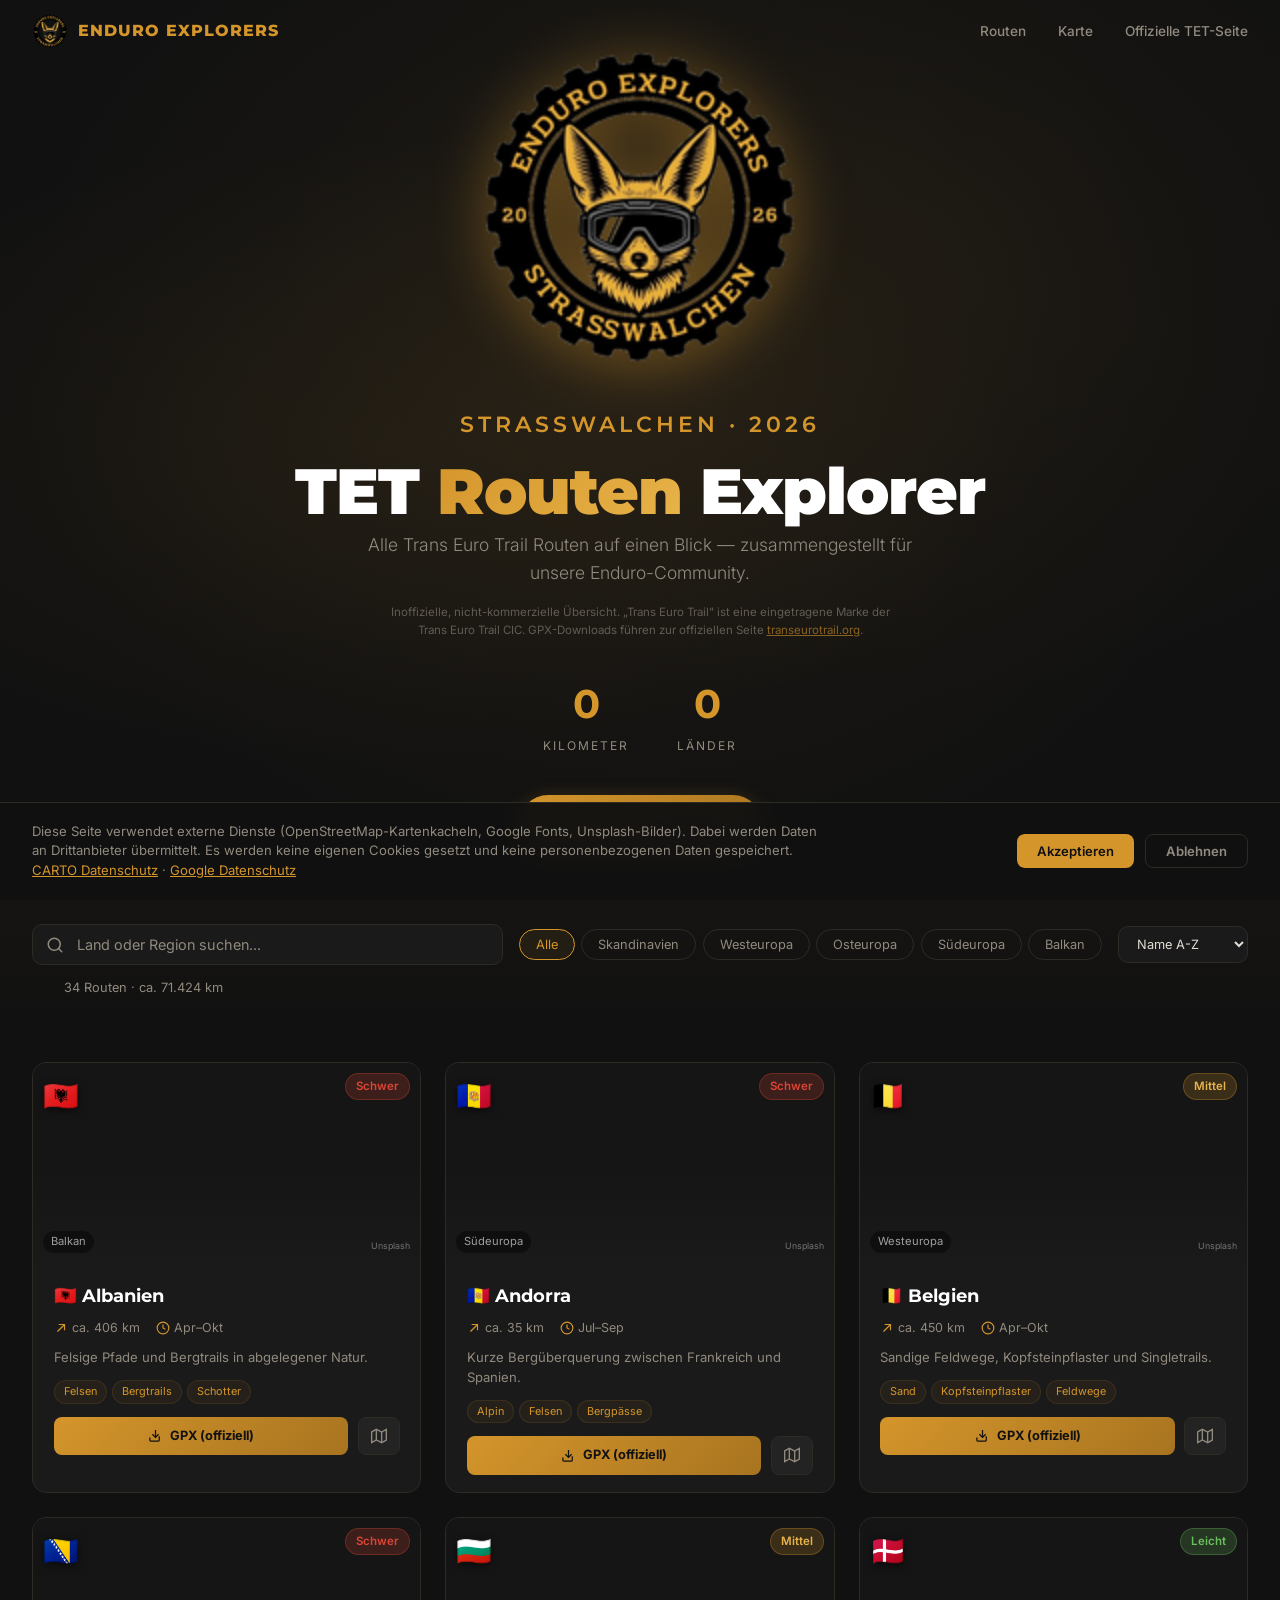
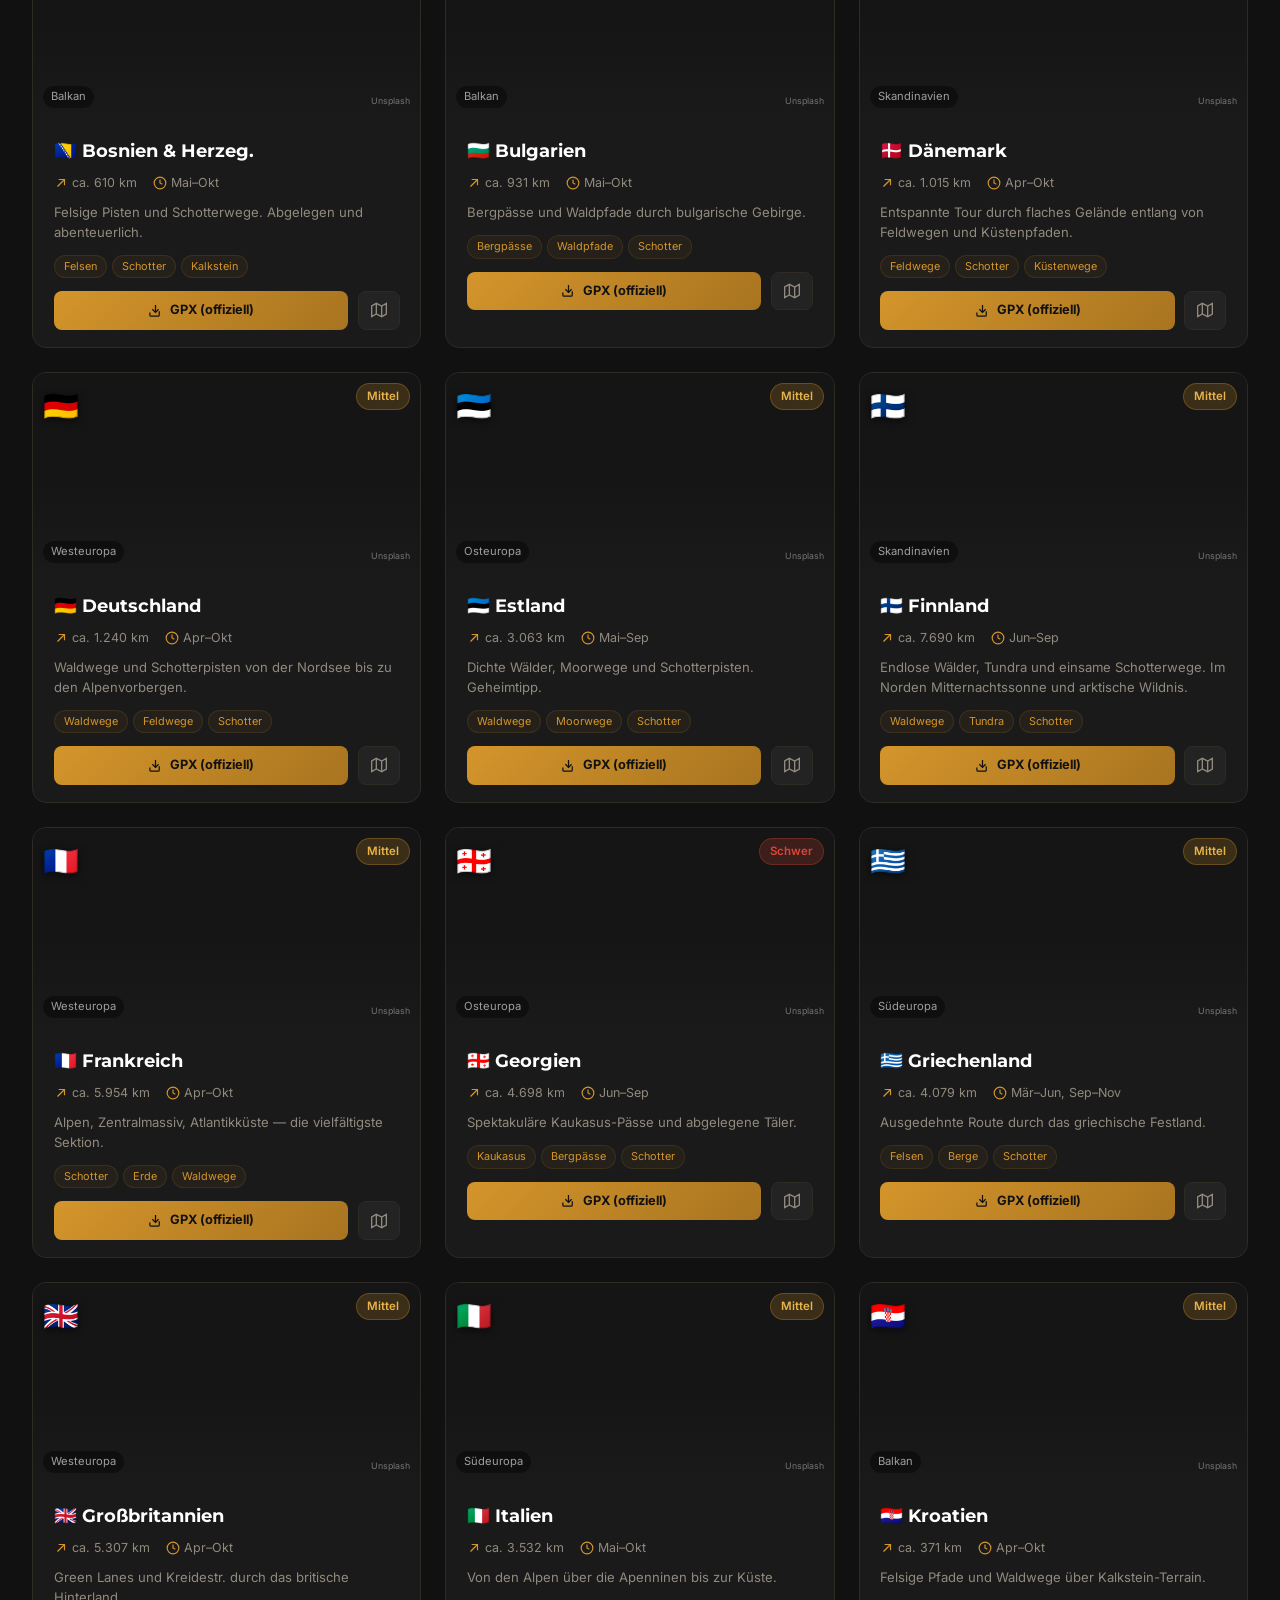
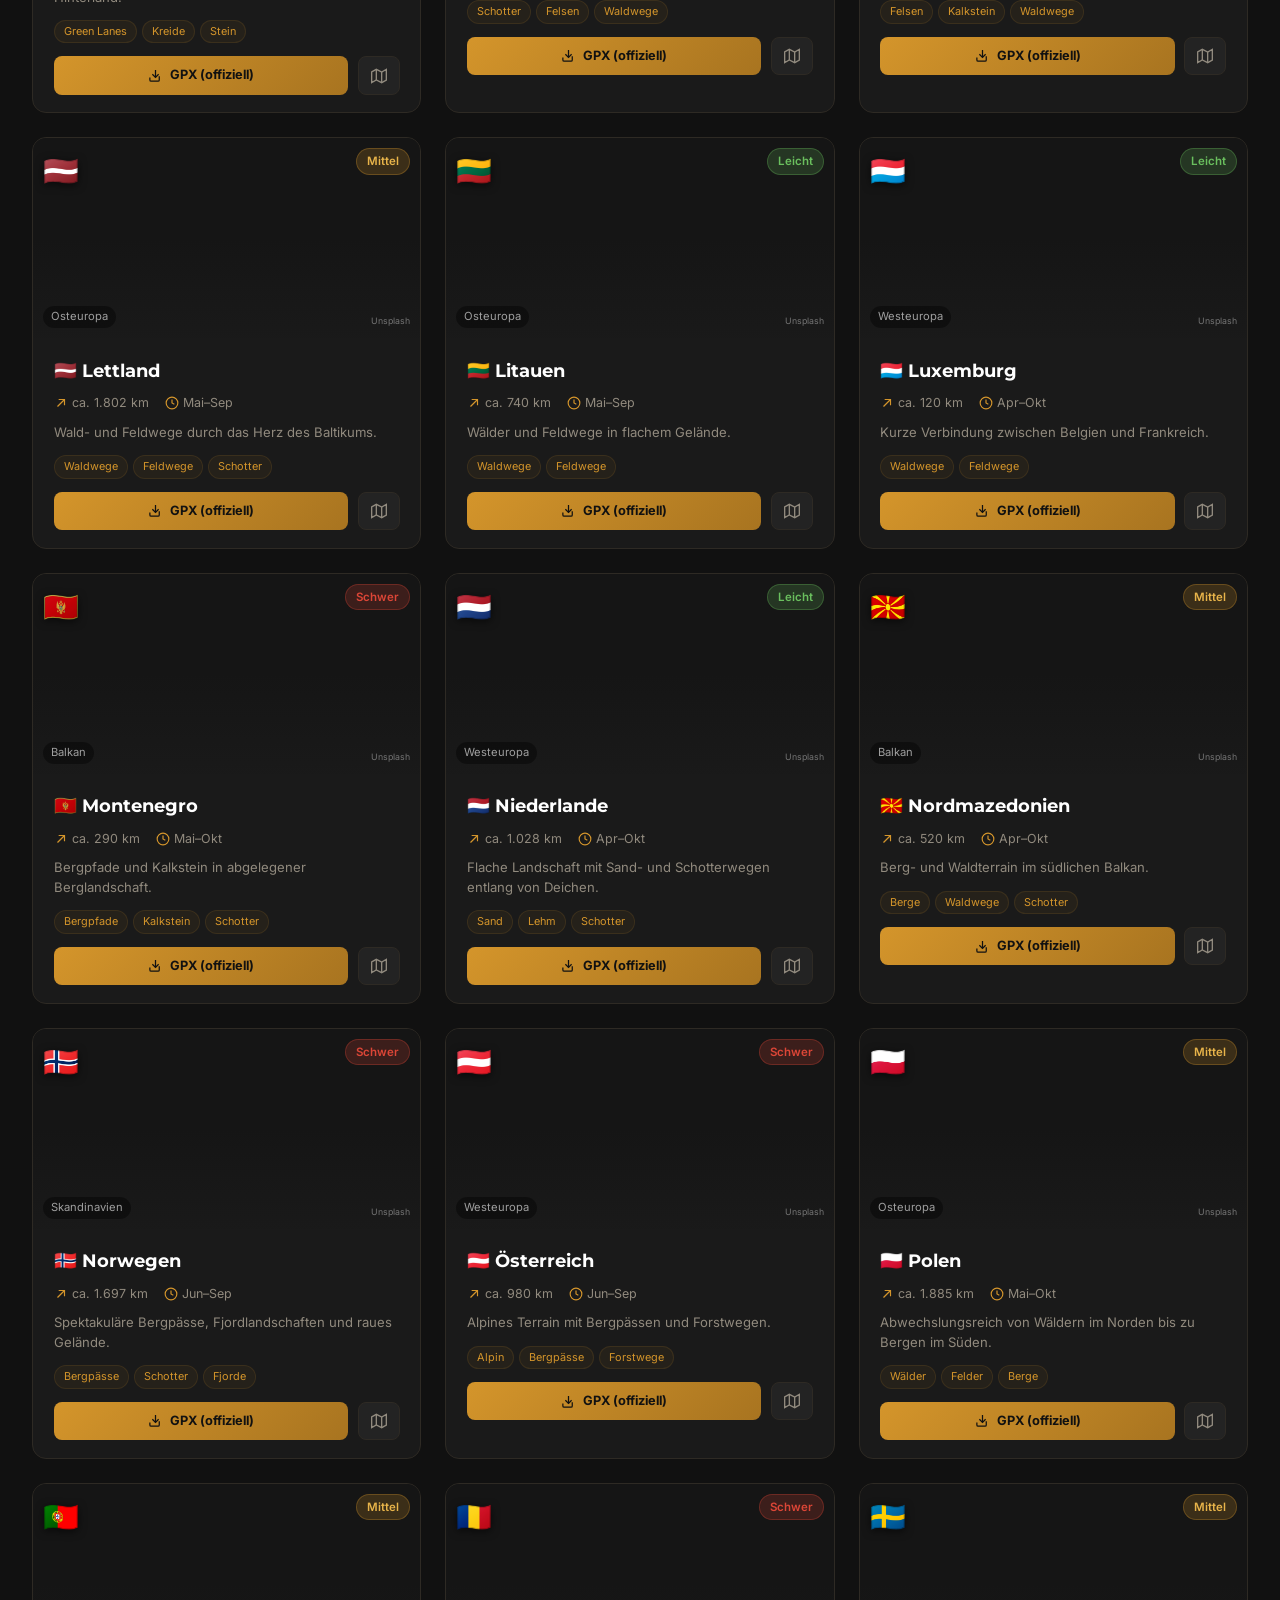
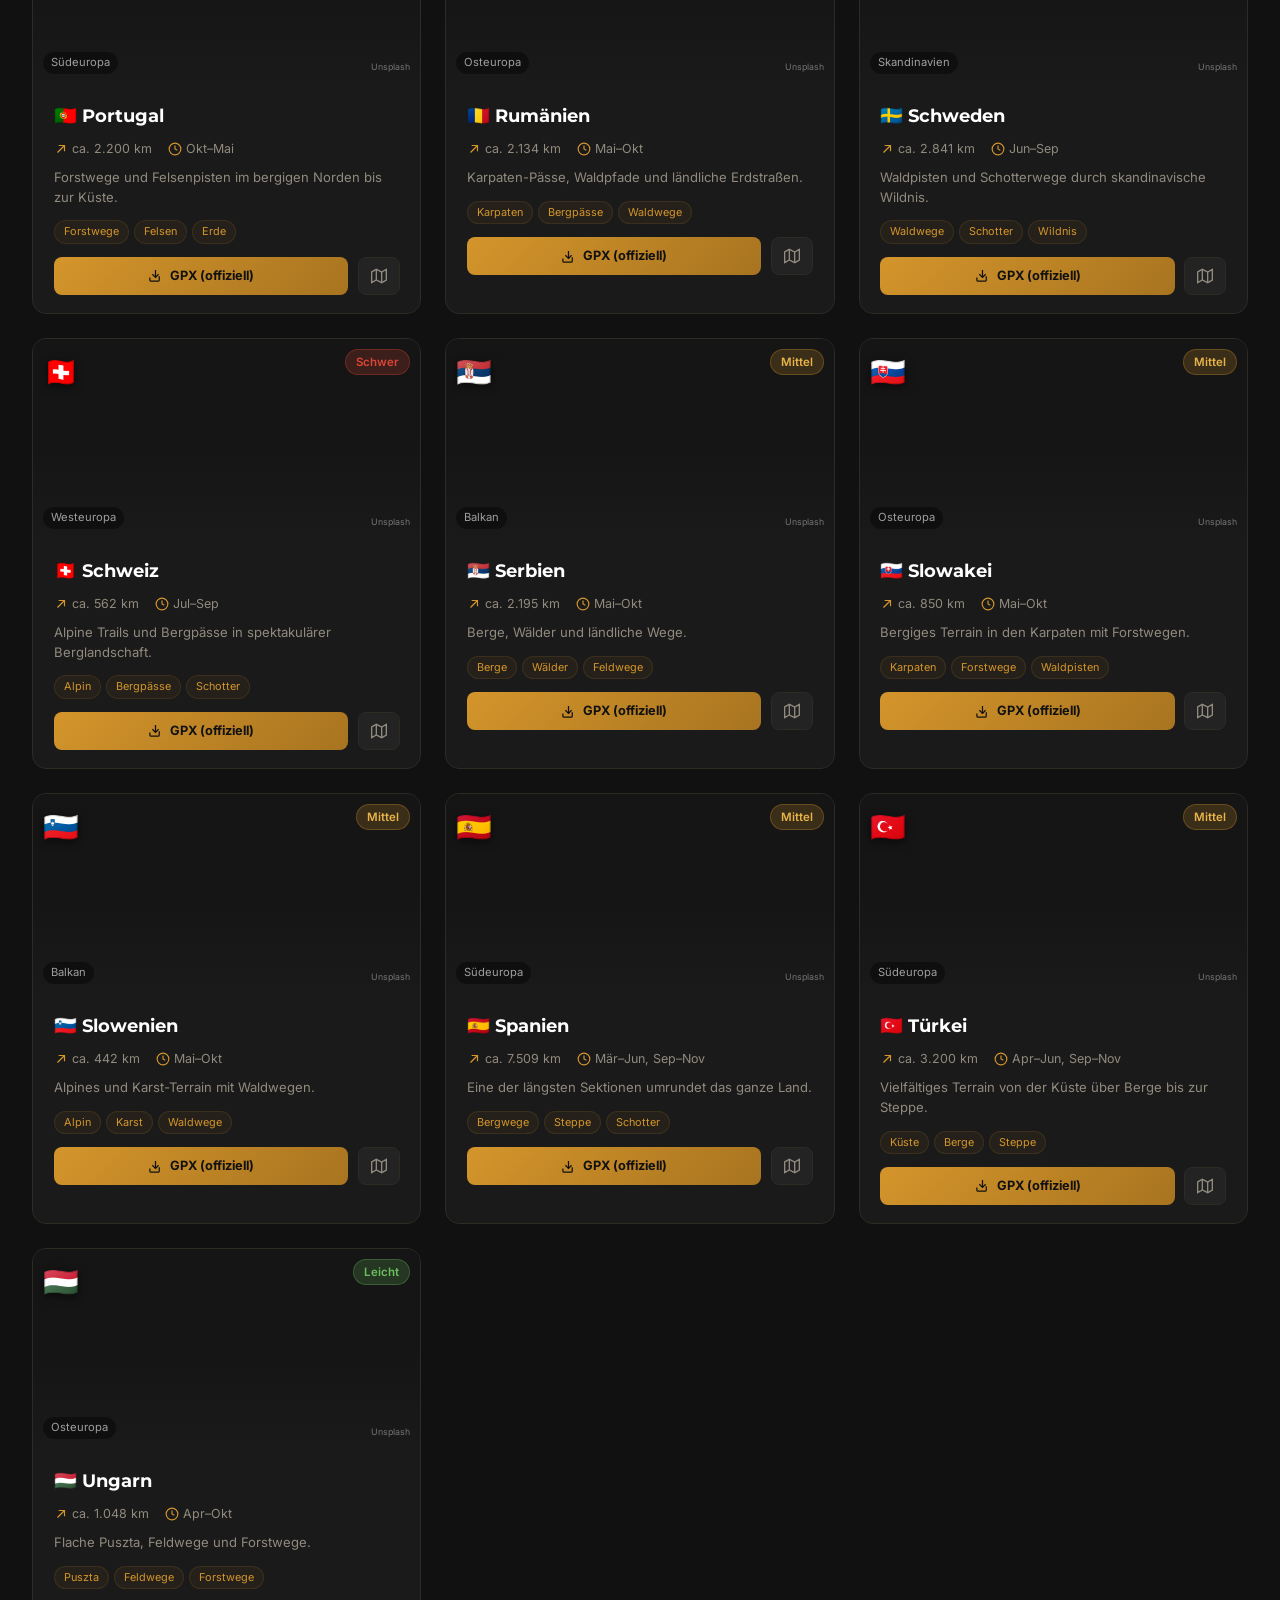
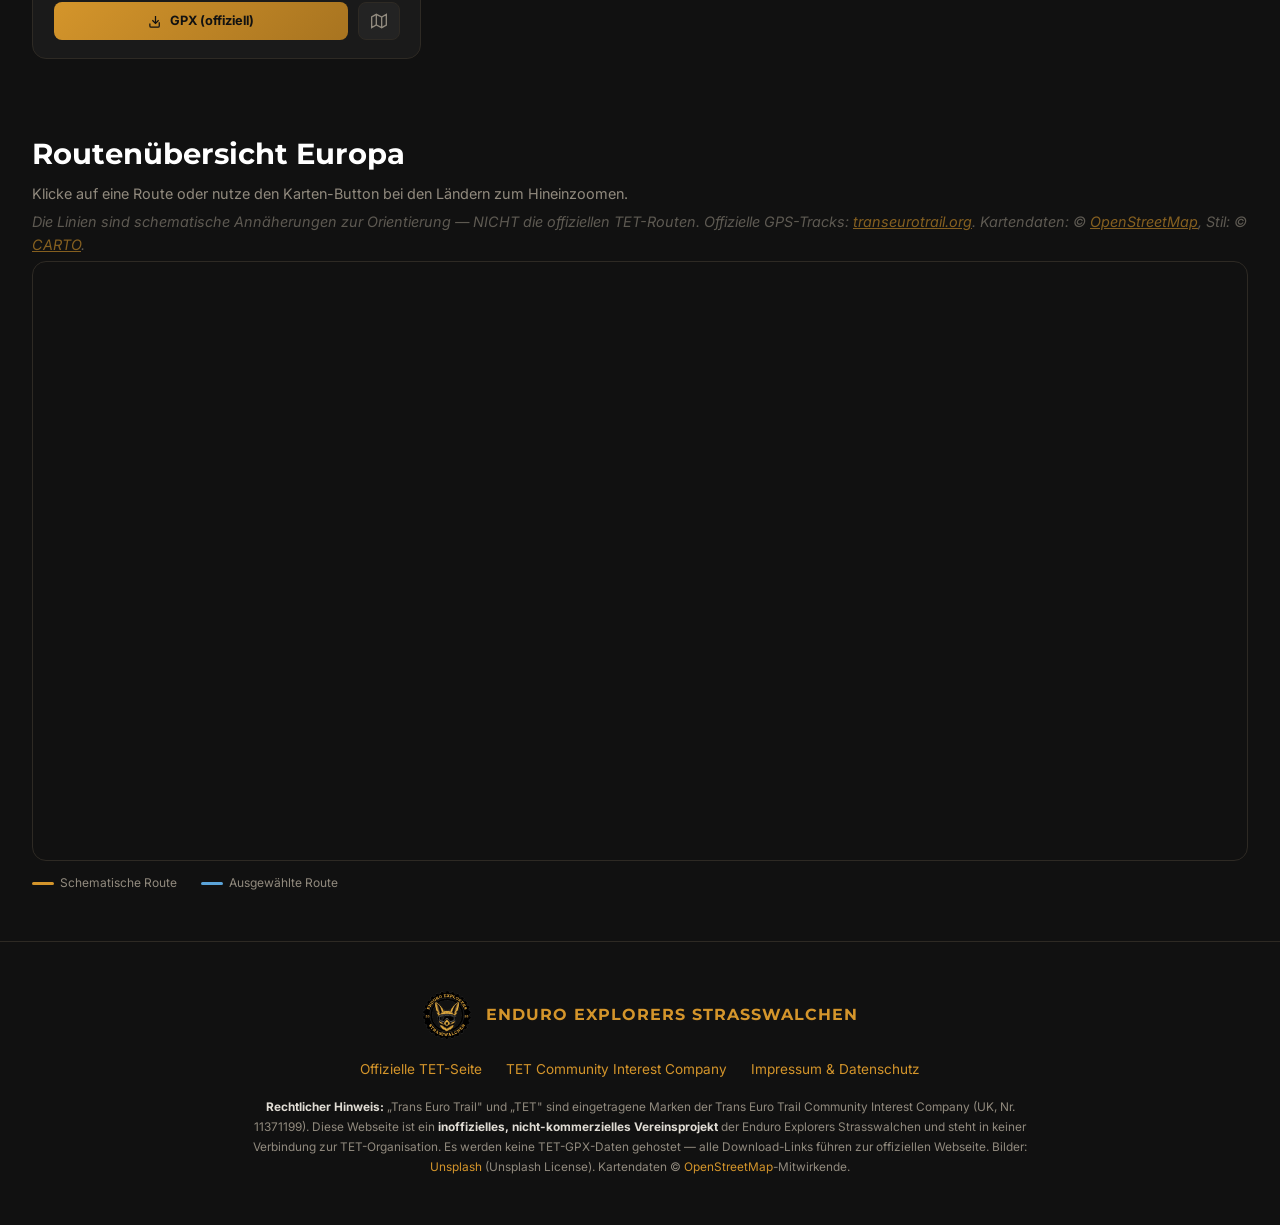
==== commit d1bc11a5: "Logo sauber freigestellt — weißer Rand entfernt Problem: Das Logo hatte einen leichten weißen Halo a" ====
--- a/index.html
+++ b/index.html
@@ -8,7 +8,7 @@
     <link href="https://fonts.googleapis.com/css2?family=Montserrat:wght@300;400;600;700;900&family=Inter:wght@300;400;500;600&display=swap" rel="stylesheet">
     <link rel="stylesheet" href="https://unpkg.com/leaflet@1.9.4/dist/leaflet.css" />
     <script src="https://unpkg.com/leaflet@1.9.4/dist/leaflet.js"></script>
-    <link rel="icon" type="image/png" href="[data-uri]">
+    <link rel="icon" type="image/png" href="[data-uri]">
     <style>
         :root {
             --gold: #D4952B;
@@ -278,7 +278,7 @@
             .hero-logo { width: 220px; max-width: 70vw; }
         }
     </style>
-<script>(function(){try{if(!(new URLSearchParams(location.search).get("embed")==="1"||window.self!==window.top))return;document.documentElement.classList.add("embed-mode");function n(){document.querySelectorAll("nav,#navbar,footer,.cookie-banner").forEach(function(el){el.remove()});document.querySelectorAll("a[href]").forEach(function(a){var h=a.getAttribute("href")||"";if(!h)return;if(h[0]==="#"||h.indexOf("mailto:")===0||h.indexOf("tel:")===0)return;if(h.indexOf("http")===0){if(h.indexOf("github.io")>=0||h.indexOf("github.com")>=0){a.removeAttribute("href");a.removeAttribute("target");a.classList.add("cross-page-disabled")}return}if(h.indexOf(".html")>=0||h.slice(-1)==="/"){a.removeAttribute("href");a.removeAttribute("target");a.classList.add("cross-page-disabled")}});document.querySelectorAll("link[rel=\"canonical\"],meta[property=\"og:url\"]").forEach(function(el){el.remove()})}if(document.readyState==="loading")document.addEventListener("DOMContentLoaded",n);else n()}catch(e){}})();</script>
+<script>(function(){try{var _g1="g"+"ithub.io",_g2="g"+"ithub.com";if(!(new URLSearchParams(location.search).get("embed")==="1"||window.self!==window.top))return;document.documentElement.classList.add("embed-mode");function n(){document.querySelectorAll("nav,#navbar,footer,.cookie-banner").forEach(function(el){el.remove()});document.querySelectorAll("a[href]").forEach(function(a){var h=a.getAttribute("href")||"";if(!h)return;if(h[0]==="#"||h.indexOf("mailto:")===0||h.indexOf("tel:")===0)return;if(h.indexOf("http")===0){if(h.indexOf(_g1)>=0||h.indexOf(_g2)>=0){a.removeAttribute("href");a.removeAttribute("target");a.classList.add("cross-page-disabled")}return}if(h.indexOf(".html")>=0||h.slice(-1)==="/"){a.removeAttribute("href");a.removeAttribute("target");a.classList.add("cross-page-disabled")}});document.querySelectorAll('link[rel="canonical"],meta[property="og:url"]').forEach(function(el){el.remove()})}if(document.readyState==="loading")document.addEventListener("DOMContentLoaded",n);else n()}catch(e){}})();</script>
 <style>
 .embed-mode .nav,.embed-mode nav,.embed-mode #navbar,.embed-mode footer,.embed-mode .cookie-banner{display:none!important}
 .embed-mode body{padding-top:0!important}
@@ -306,7 +306,7 @@
 <!-- Nav -->
 <nav class="nav" id="navbar">
     <a href="#" class="nav-brand">
-        <img src="[data-uri]" alt="Enduro Explorers Logo">
+        <img src="[data-uri]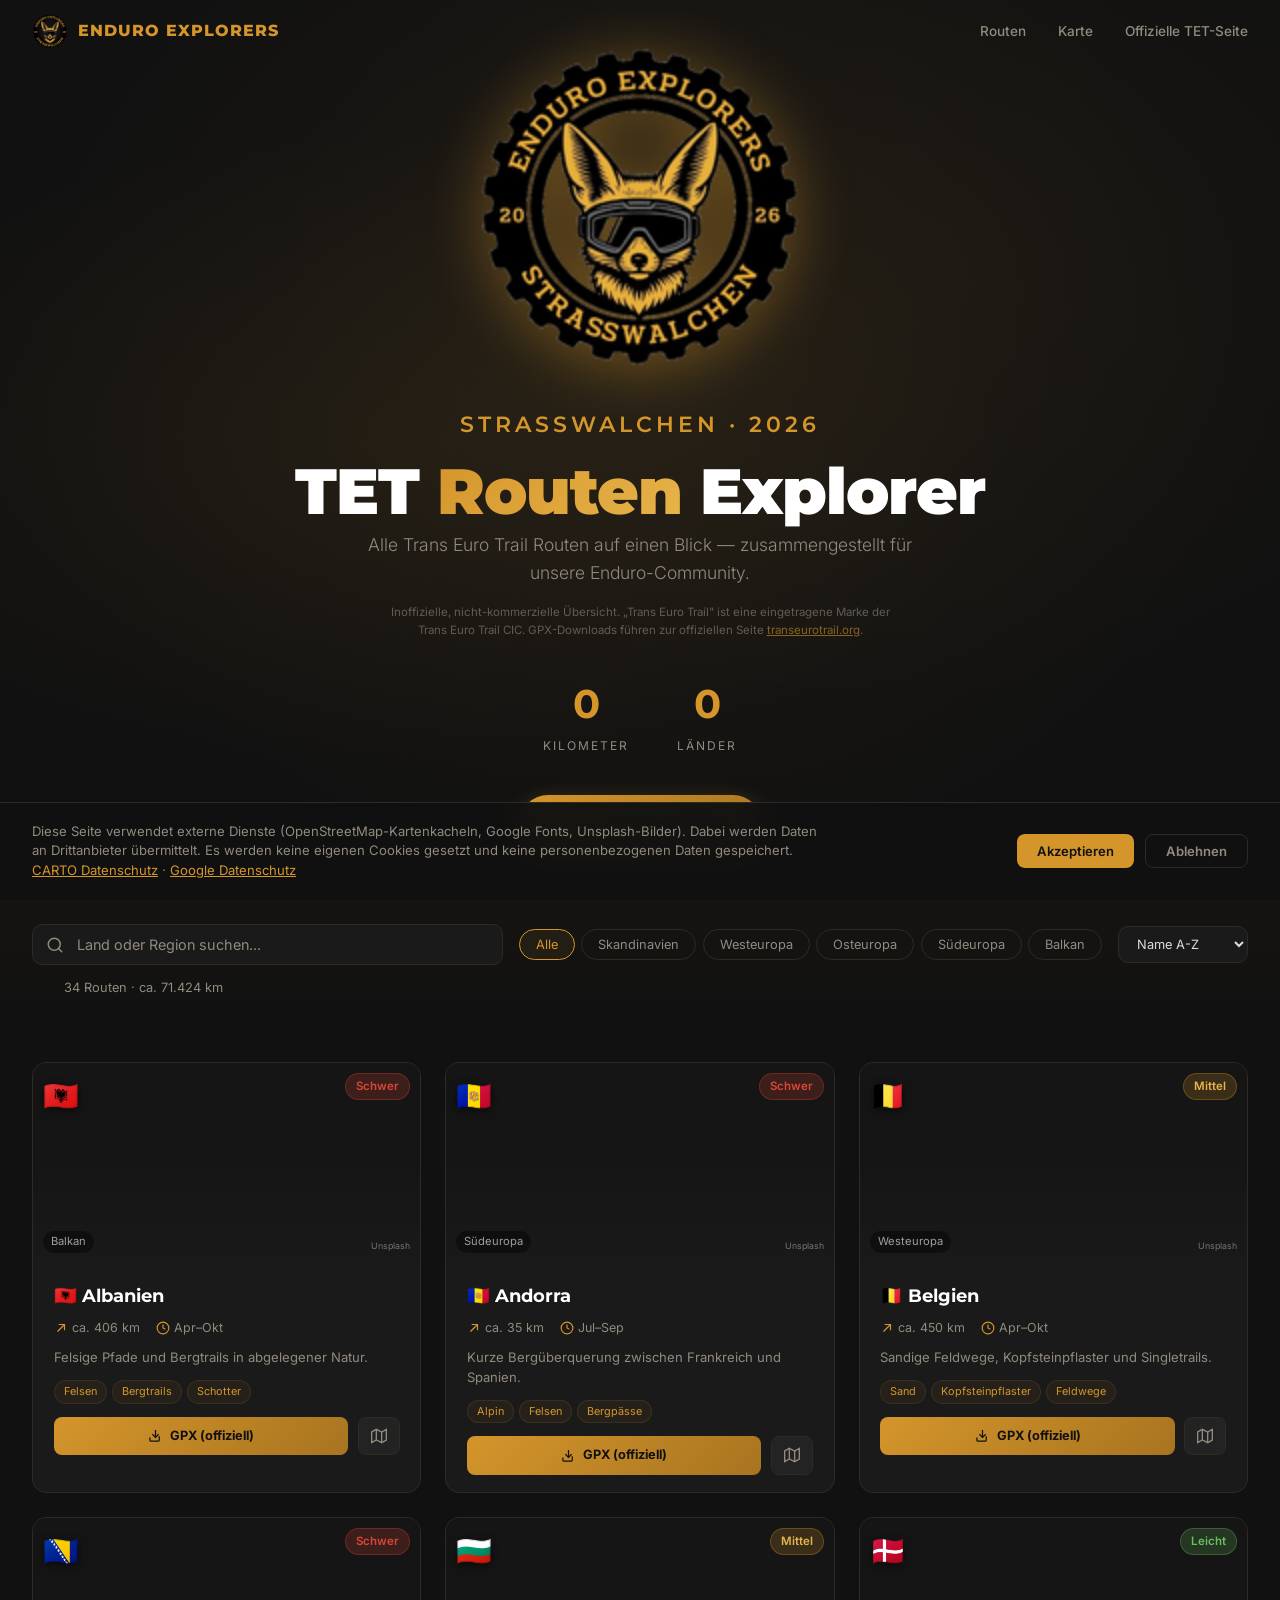
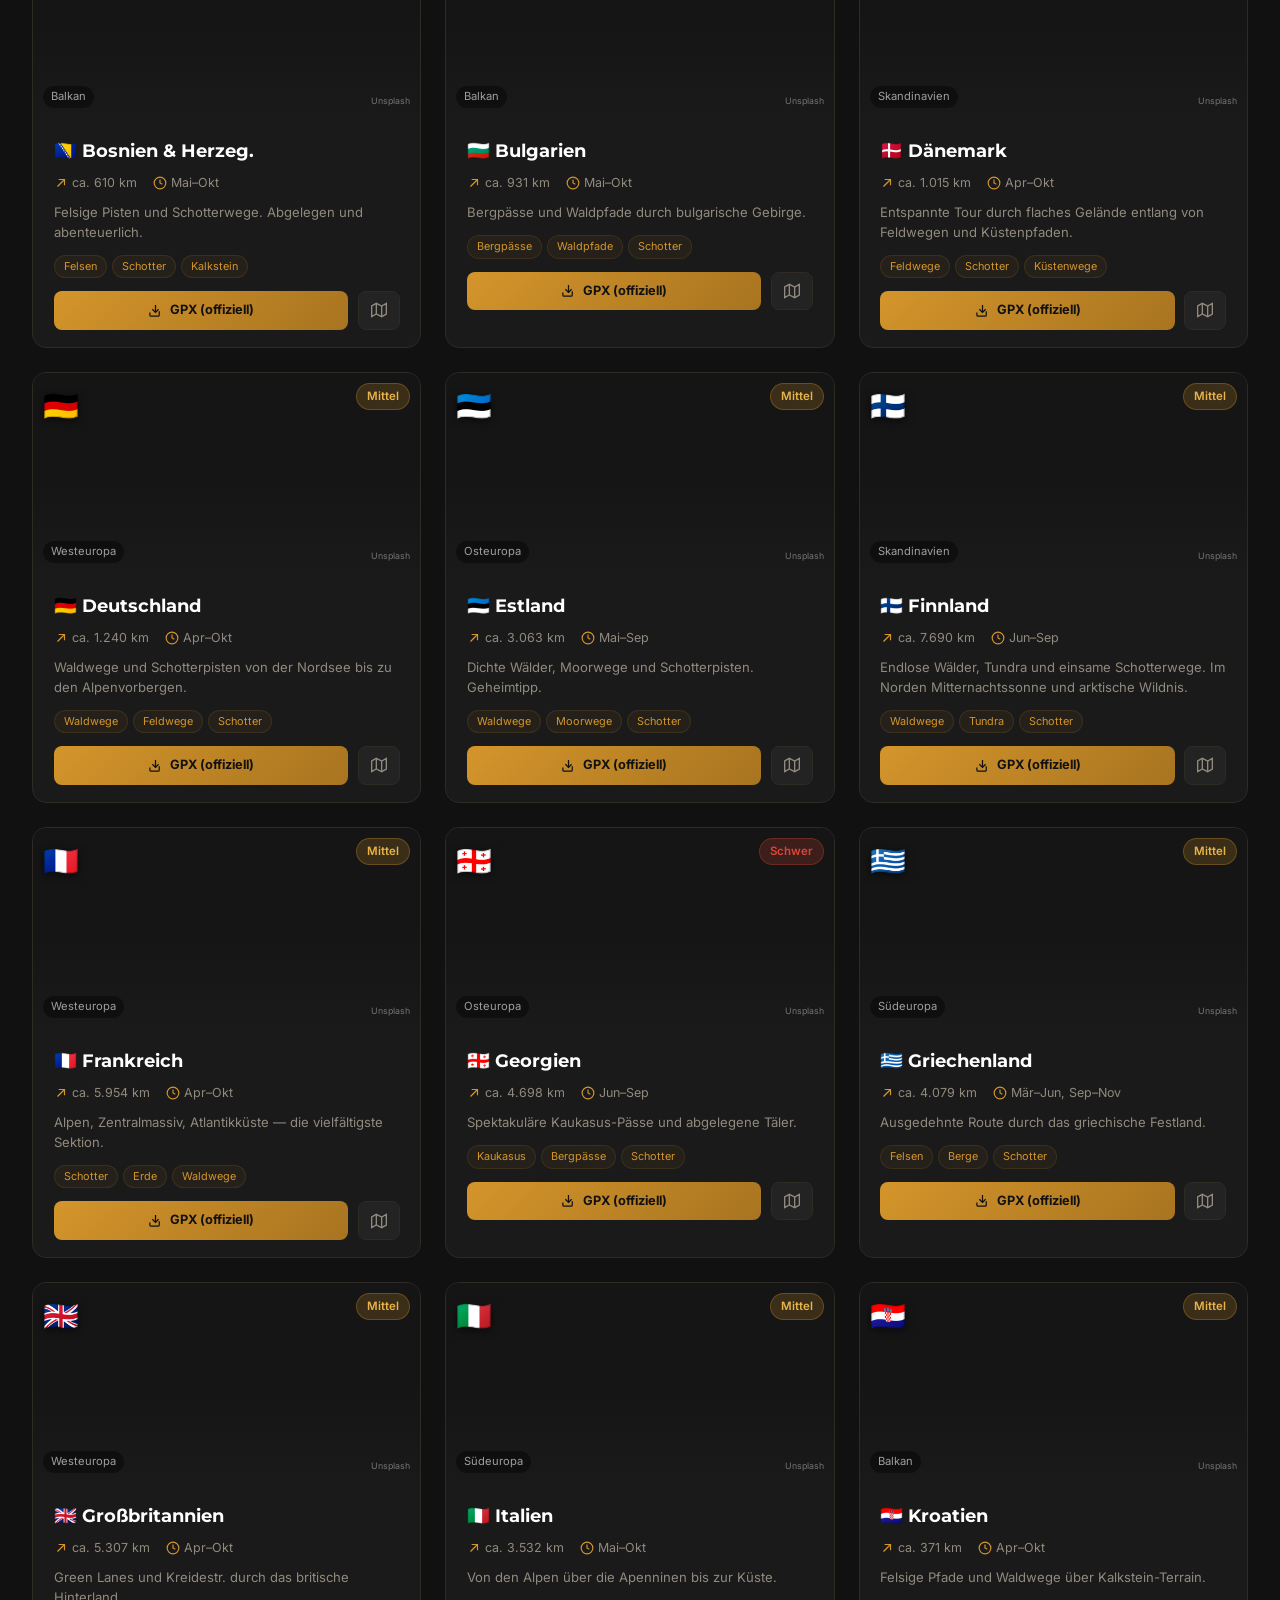
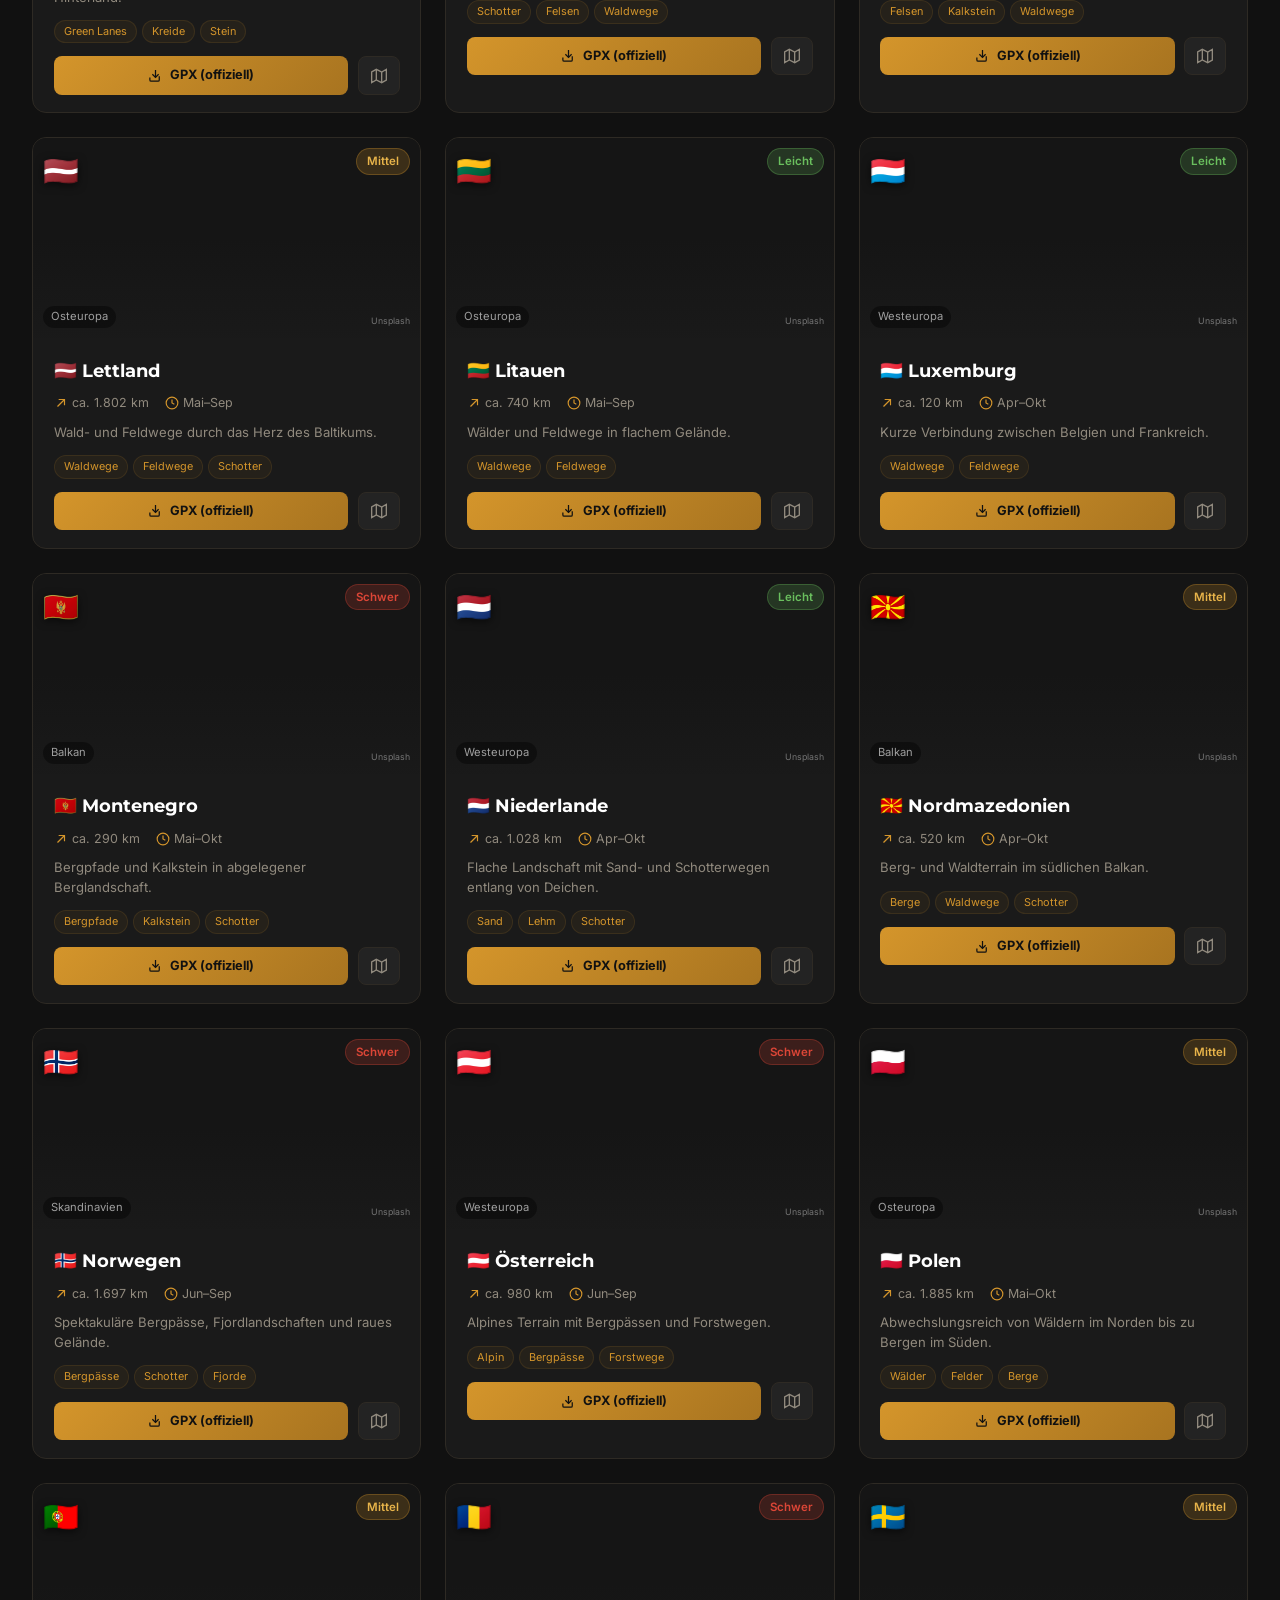
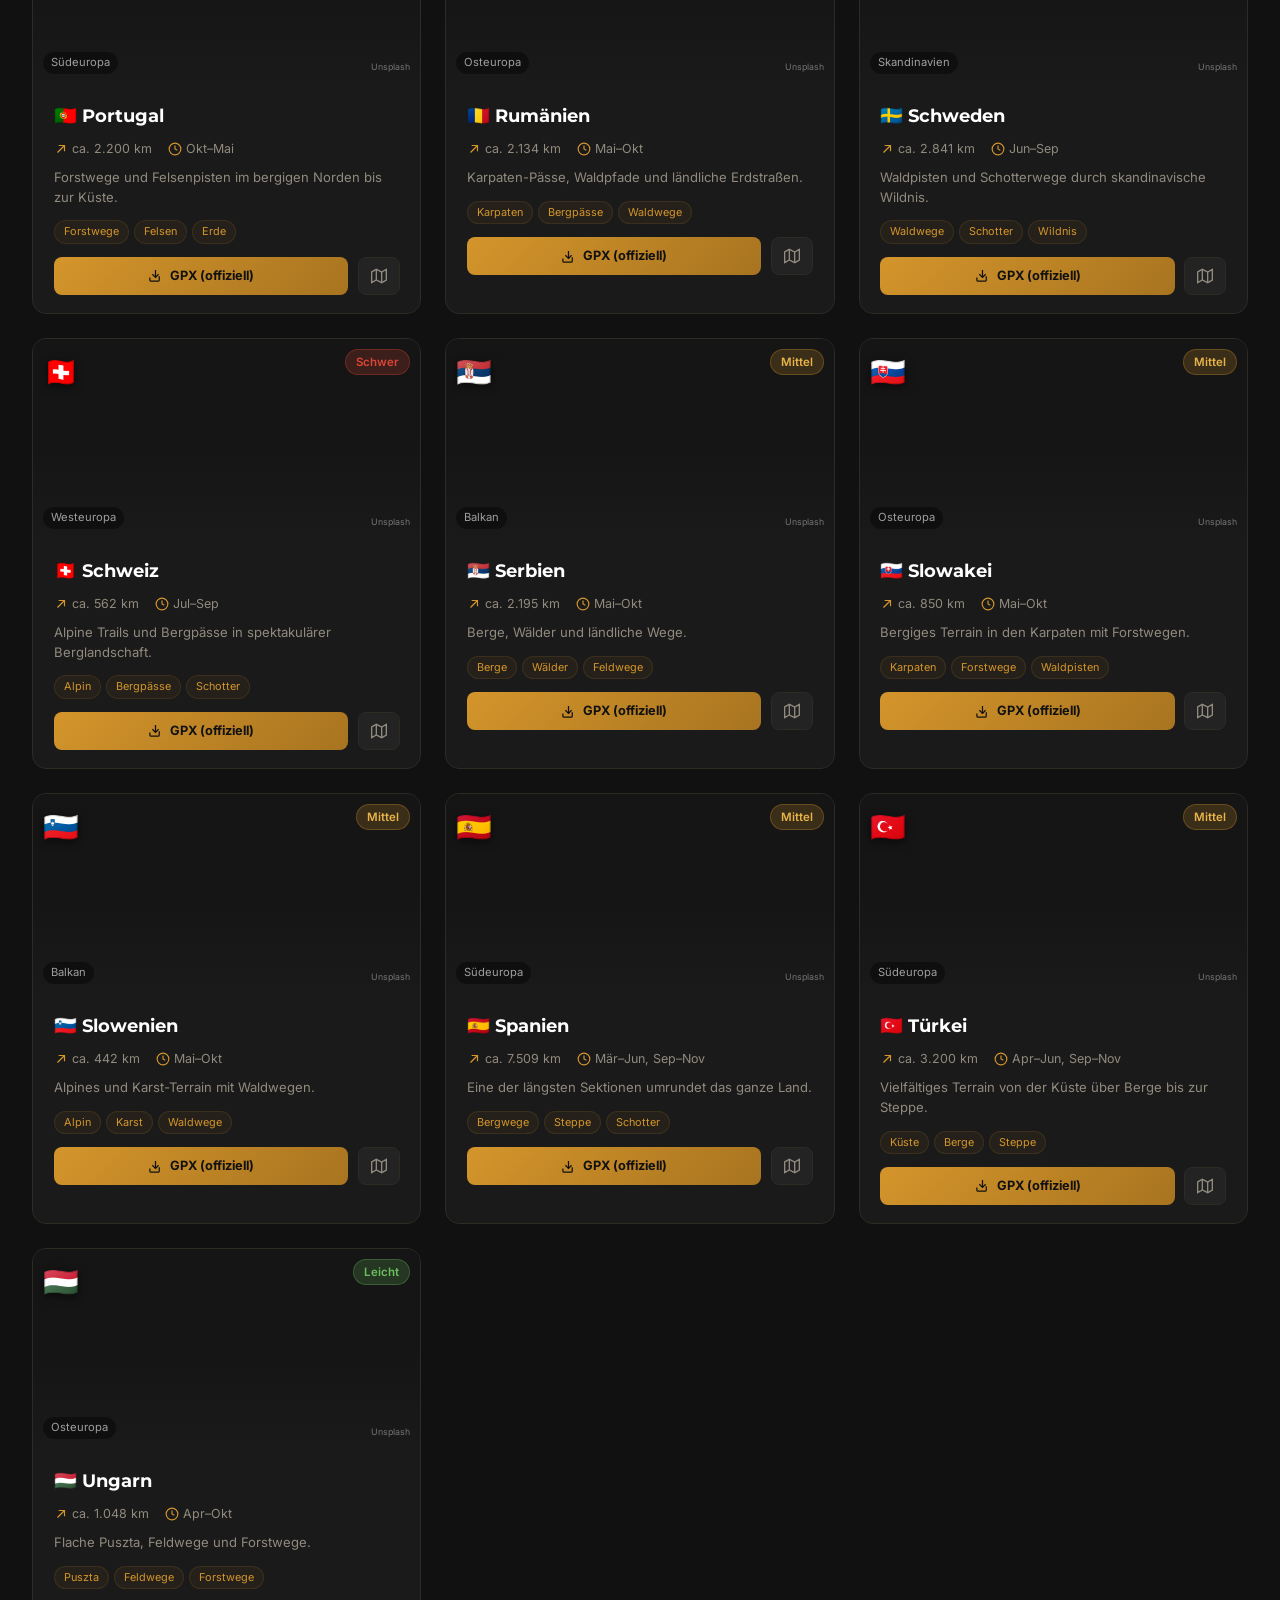
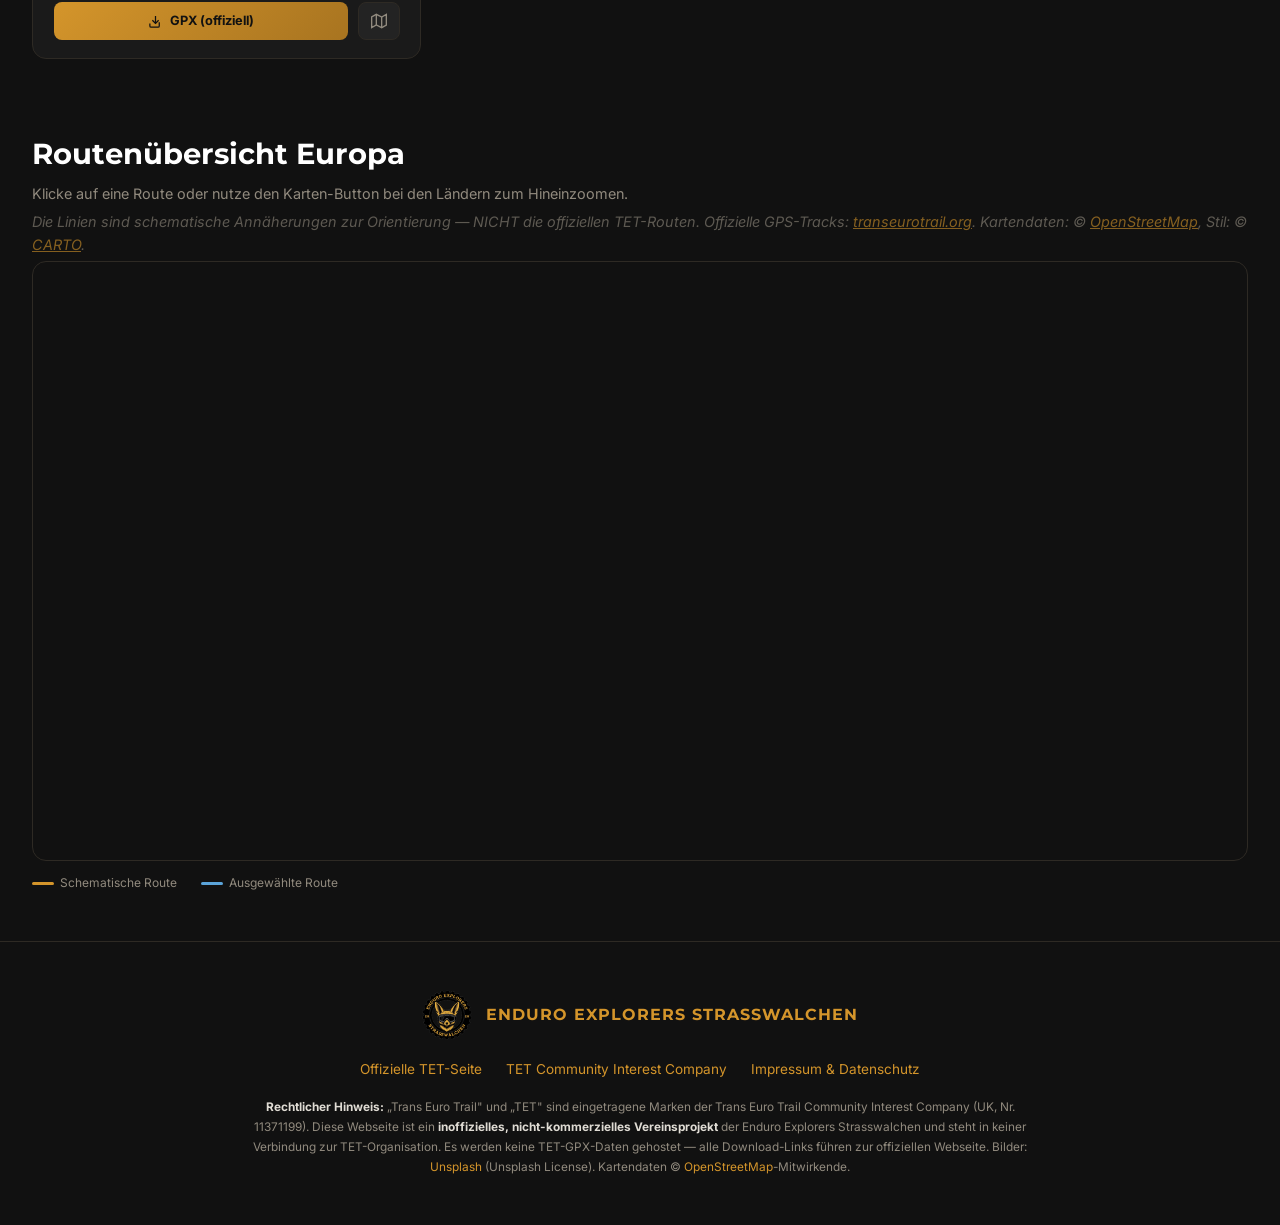
==== commit 54b54531: "Logo wieder scharf — native Auflösung statt Upscaling Problem: Mein erster Cleanup hat das Logo von " ====
--- a/index.html
+++ b/index.html
@@ -8,7 +8,7 @@
     <link href="https://fonts.googleapis.com/css2?family=Montserrat:wght@300;400;600;700;900&family=Inter:wght@300;400;500;600&display=swap" rel="stylesheet">
     <link rel="stylesheet" href="https://unpkg.com/leaflet@1.9.4/dist/leaflet.css" />
     <script src="https://unpkg.com/leaflet@1.9.4/dist/leaflet.js"></script>
-    <link rel="icon" type="image/png" href="[data-uri]">
+    <link rel="icon" type="image/png" href="[data-uri]">
     <style>
         :root {
             --gold: #D4952B;
@@ -306,7 +306,7 @@
 <!-- Nav -->
 <nav class="nav" id="navbar">
     <a href="#" class="nav-brand">
-        <img src="[data-uri]" alt="Enduro Explorers Logo">
+        <img src="[data-uri]" alt="Enduro Explorers Logo">
         <span class="nav-brand-text">ENDURO EXPLORERS</span>
     </a>
     <ul class="nav-links">
@@ -320,7 +320,7 @@
 <section class="hero">
     <div class="hero-particles" id="particles"></div>
     <div class="hero-content">
-        <img src="[data-uri]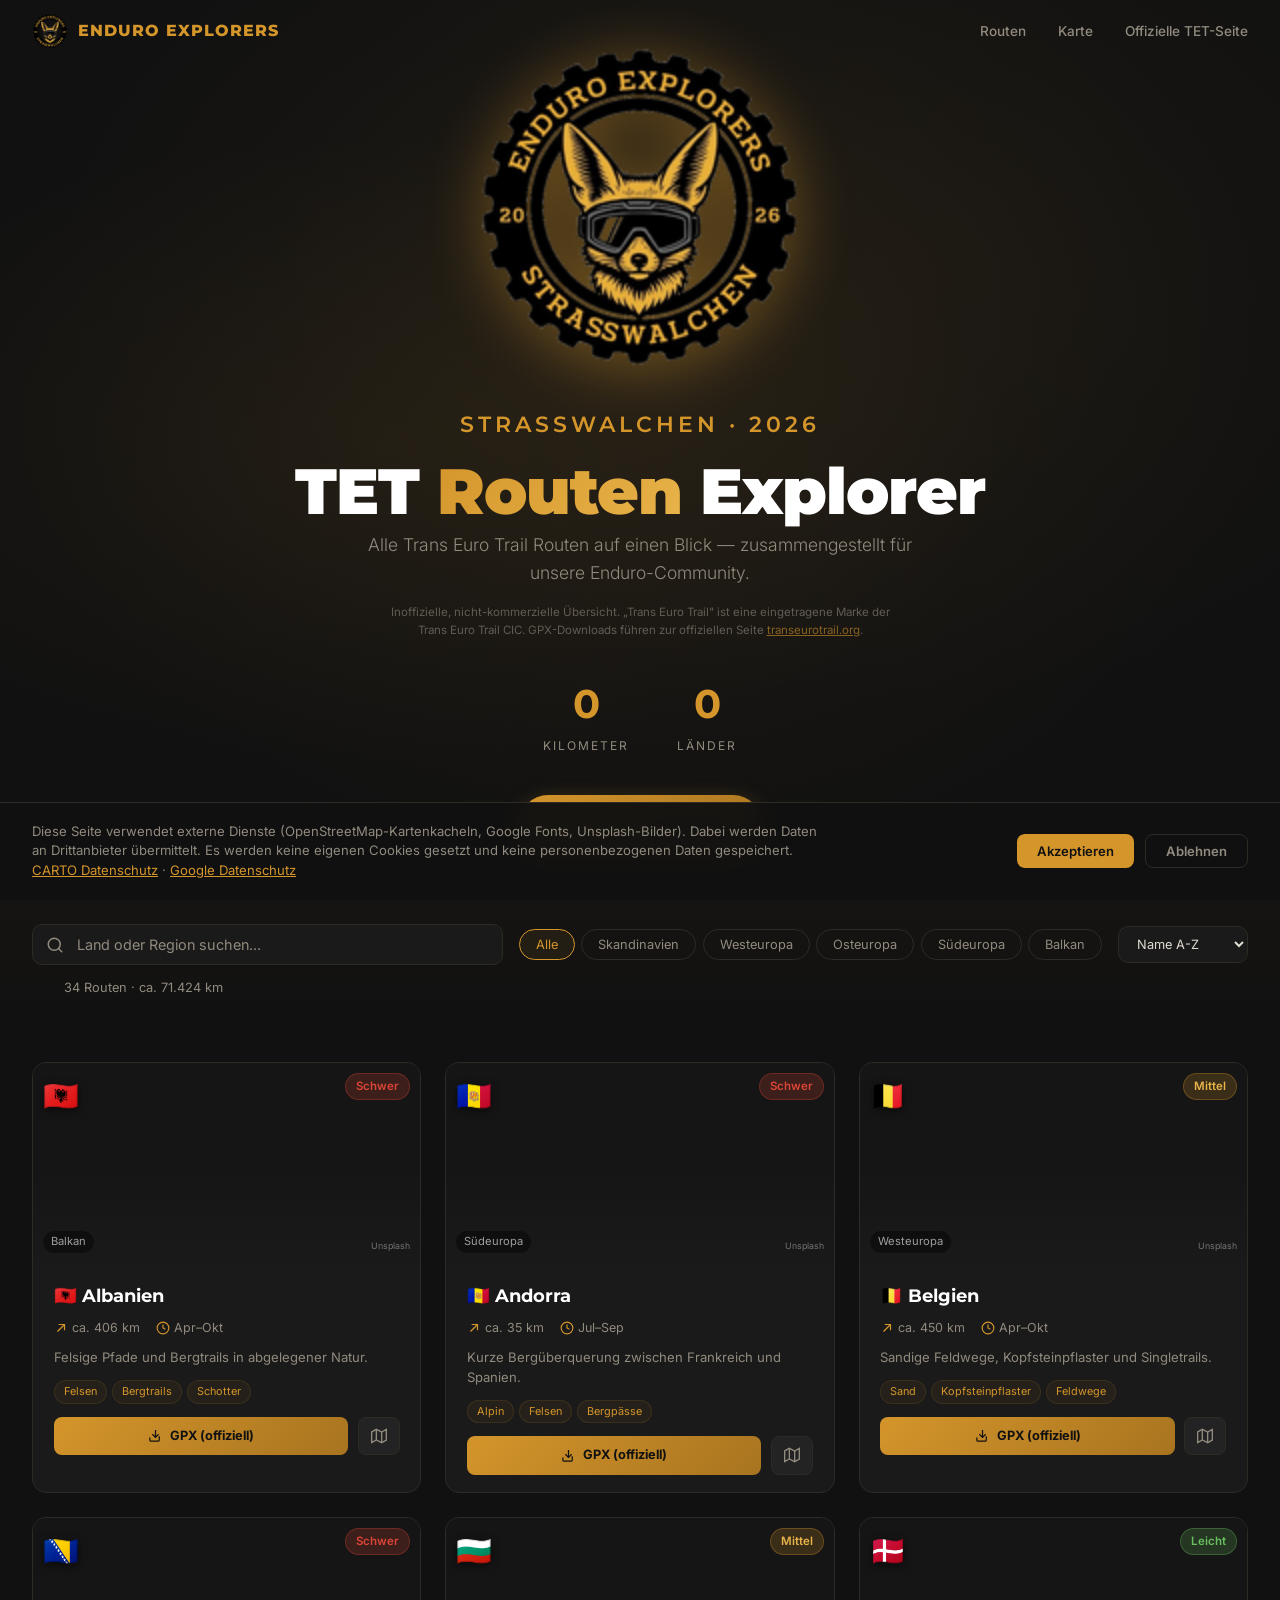
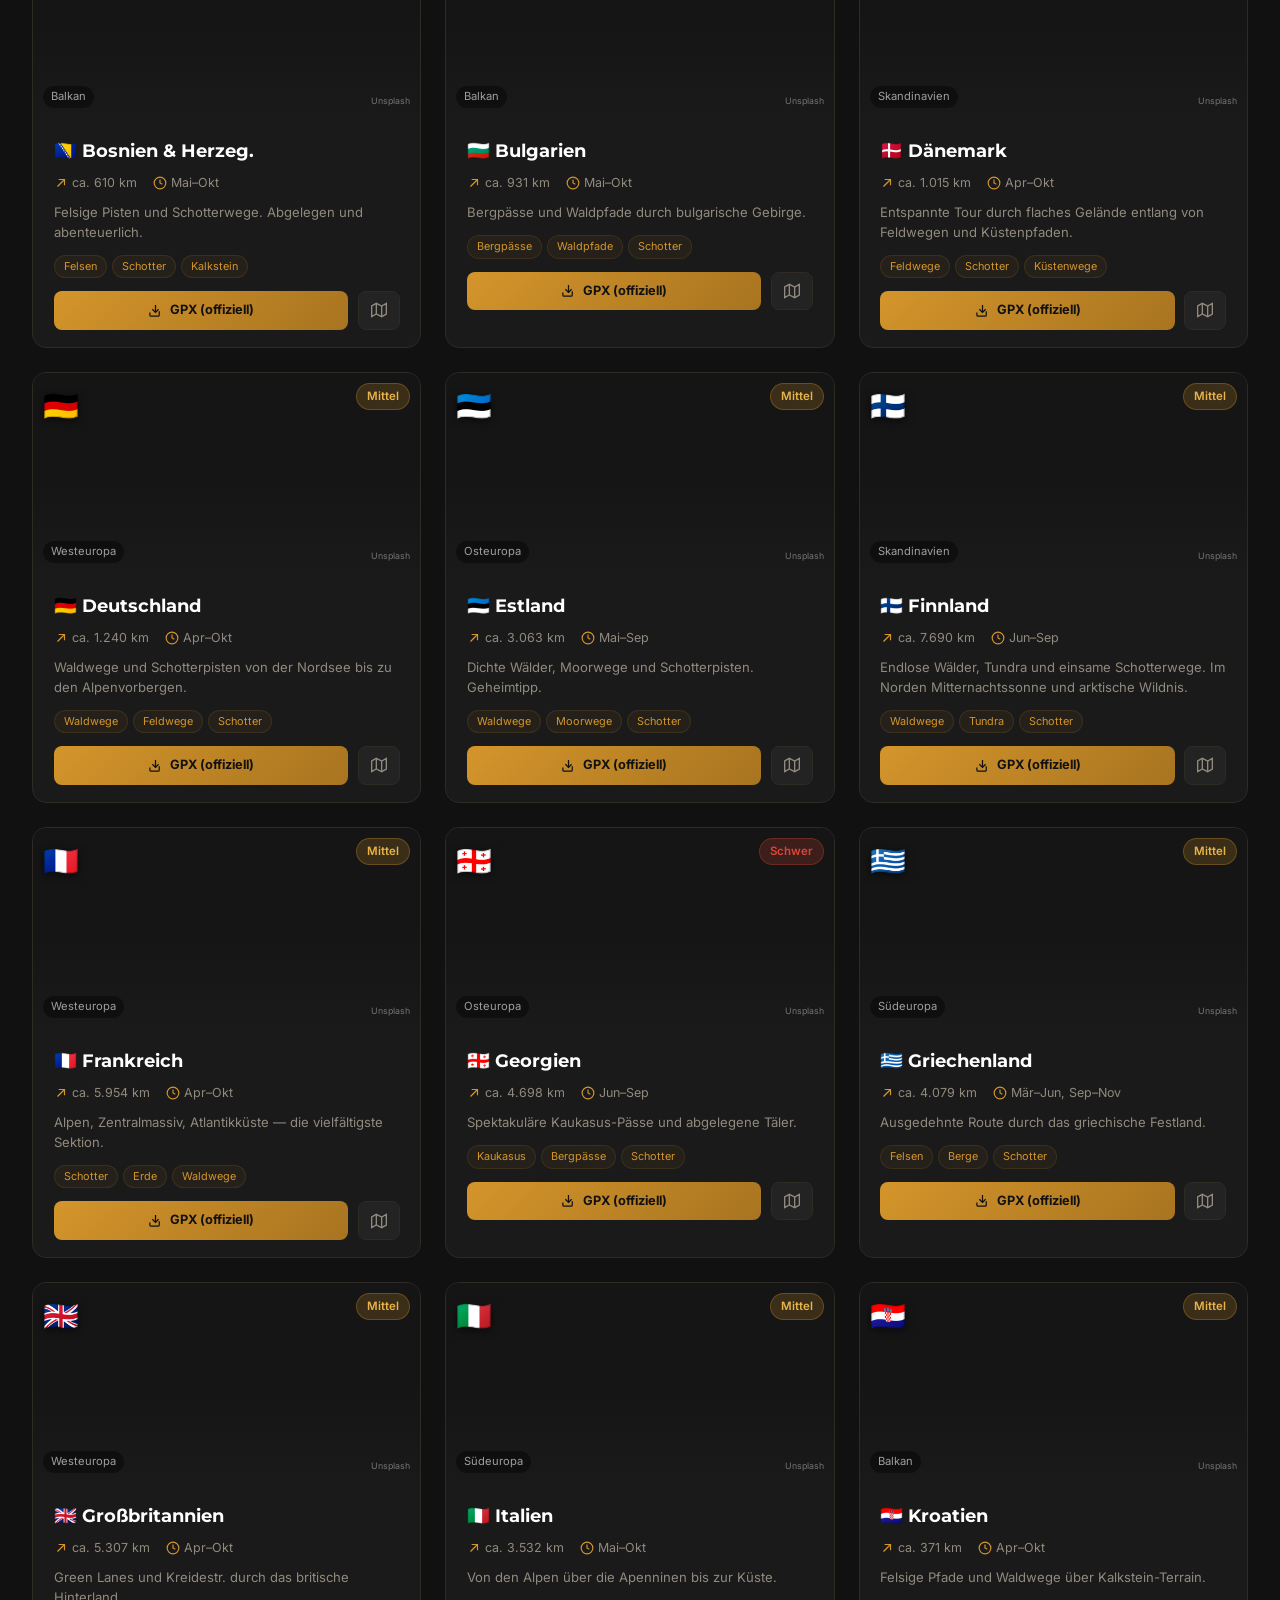
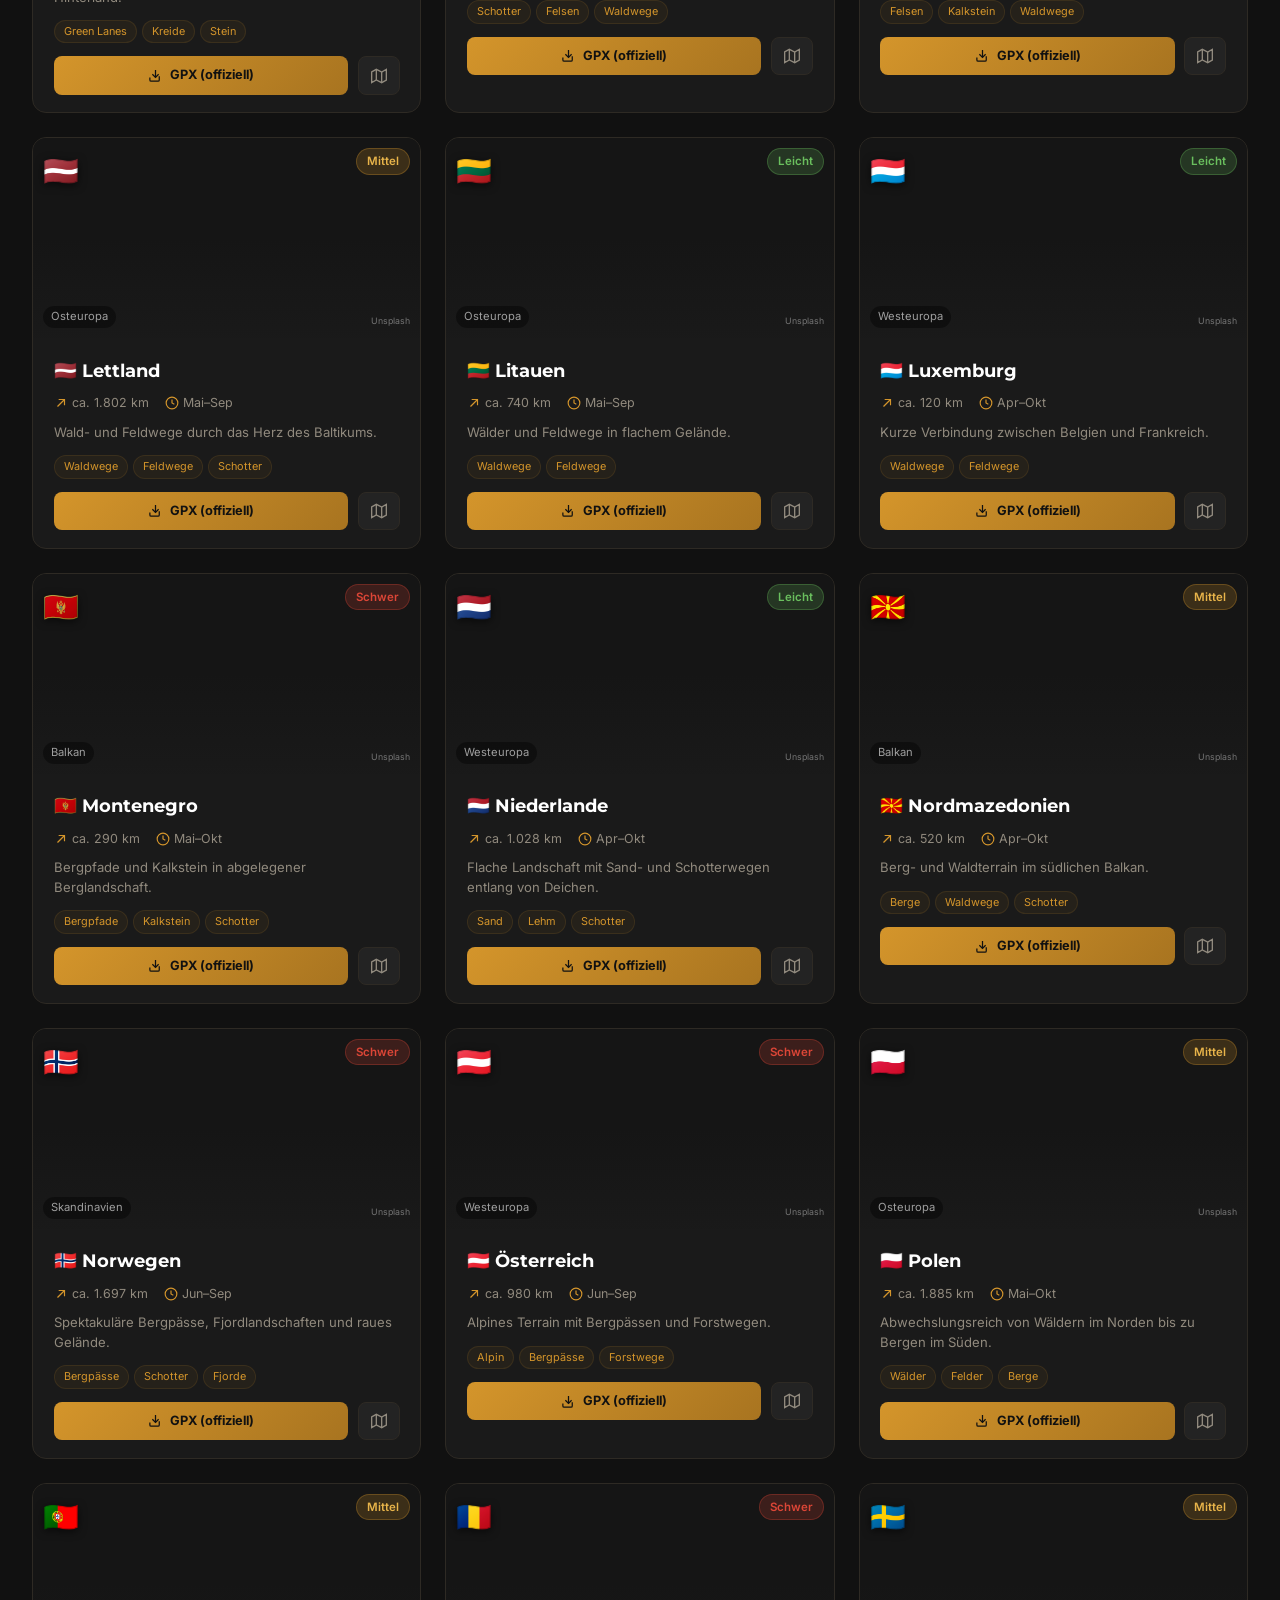
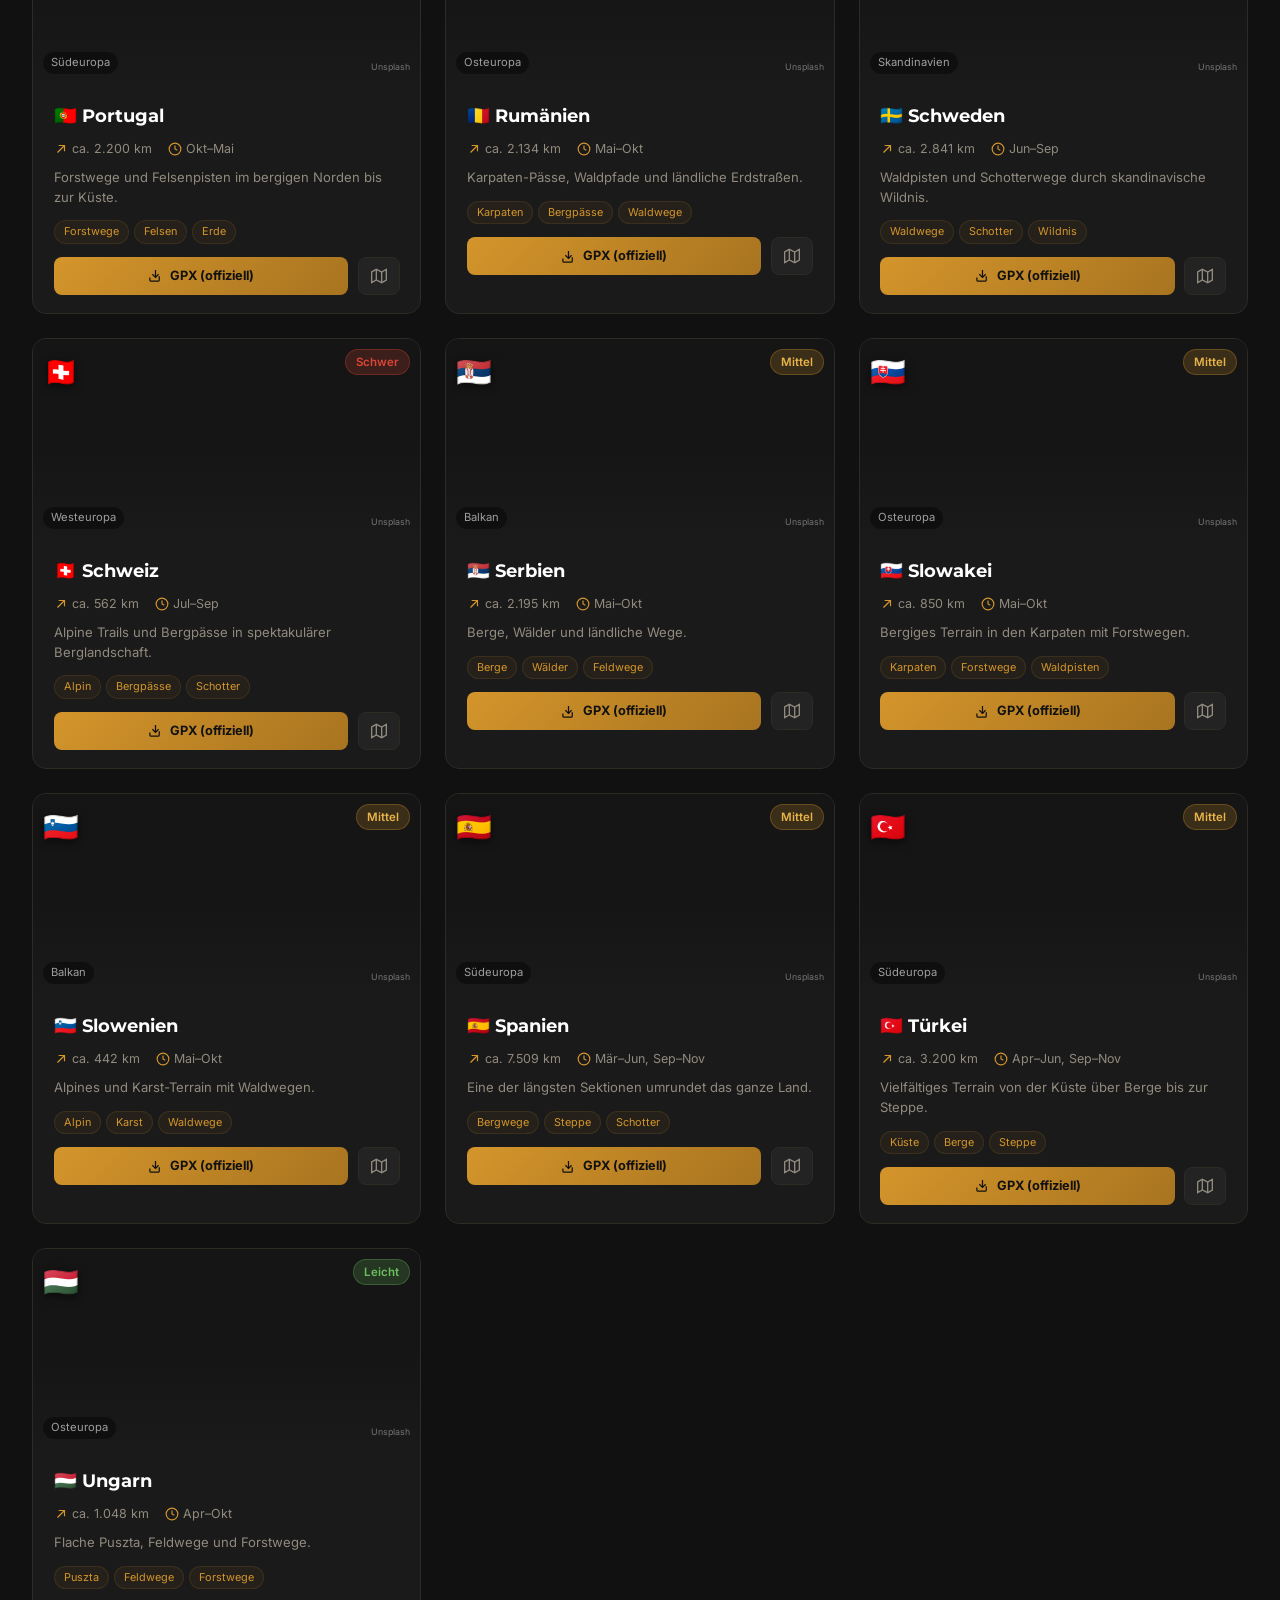
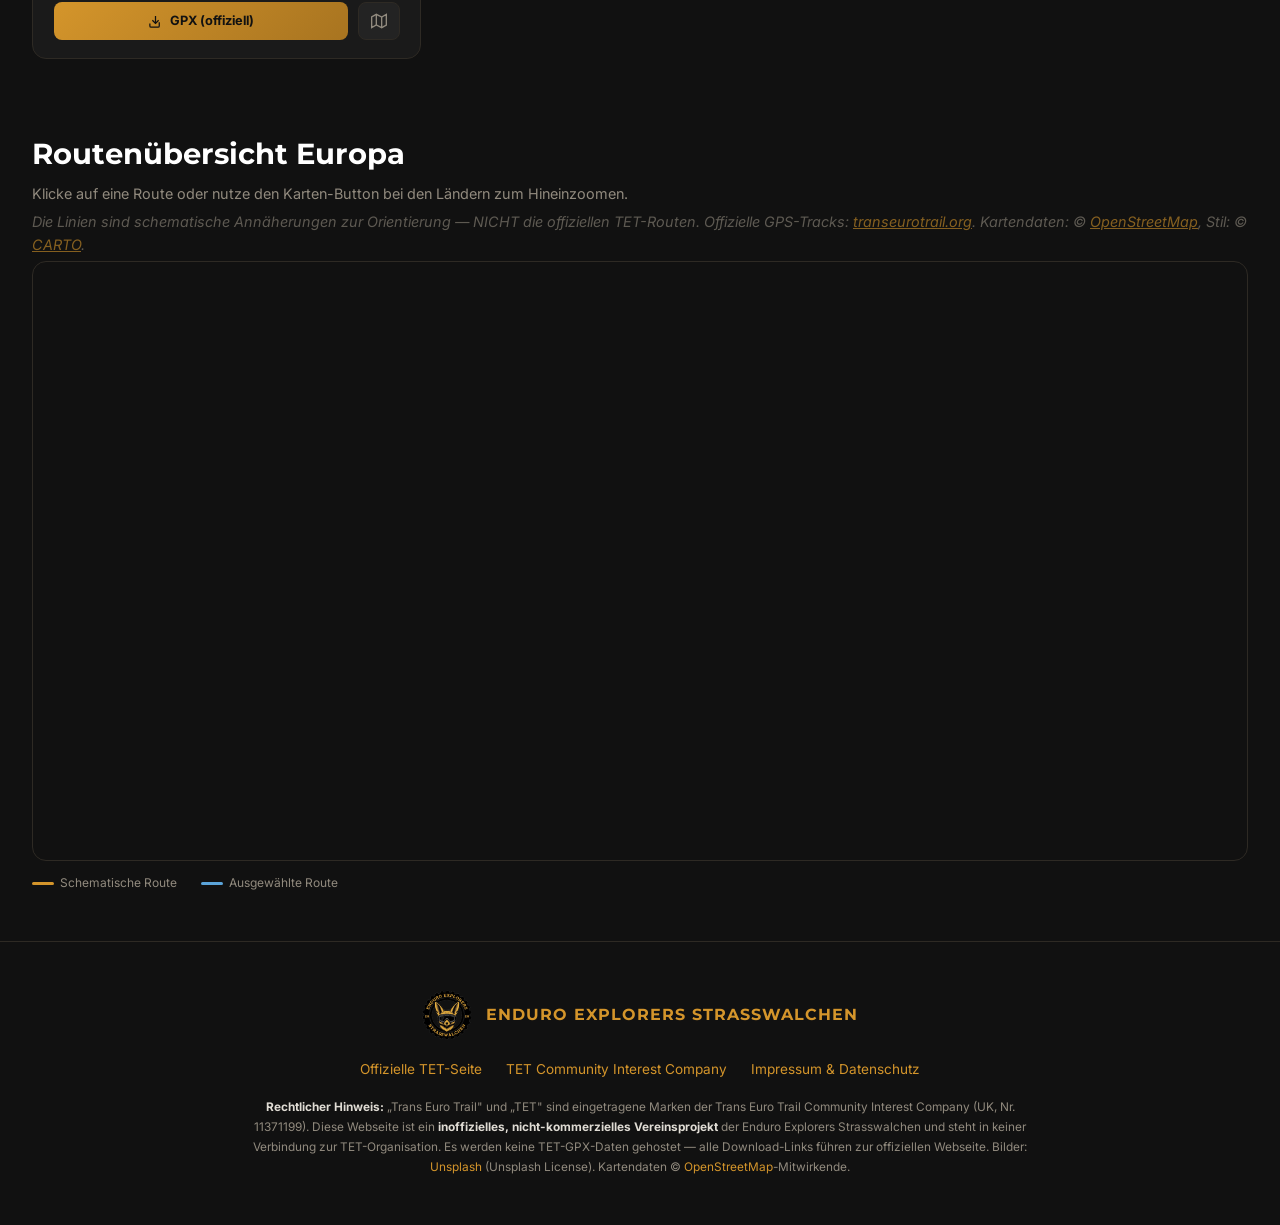
==== commit 87e14adb: "Logo: aggressives Post-Resize-Cleanup — final 0 weiße Halo-Pixel Selbst nach Alpha-Bleeding-Fix erze" ====
--- a/index.html
+++ b/index.html
@@ -8,7 +8,7 @@
     <link href="https://fonts.googleapis.com/css2?family=Montserrat:wght@300;400;600;700;900&family=Inter:wght@300;400;500;600&display=swap" rel="stylesheet">
     <link rel="stylesheet" href="https://unpkg.com/leaflet@1.9.4/dist/leaflet.css" />
     <script src="https://unpkg.com/leaflet@1.9.4/dist/leaflet.js"></script>
-    <link rel="icon" type="image/png" href="[data-uri]">
+    <link rel="icon" type="image/png" href="[data-uri]">
     <style>
         :root {
             --gold: #D4952B;
@@ -306,7 +306,7 @@
 <!-- Nav -->
 <nav class="nav" id="navbar">
     <a href="#" class="nav-brand">
-        <img src="[data-uri]" alt="Enduro Explorers Logo">
+        <img src="[data-uri]" alt="Enduro Explorers Logo">
         <span class="nav-brand-text">ENDURO EXPLORERS</span>
     </a>
     <ul class="nav-links">
@@ -320,7 +320,7 @@
 <section class="hero">
     <div class="hero-particles" id="particles"></div>
     <div class="hero-content">
-        <img src="[data-uri]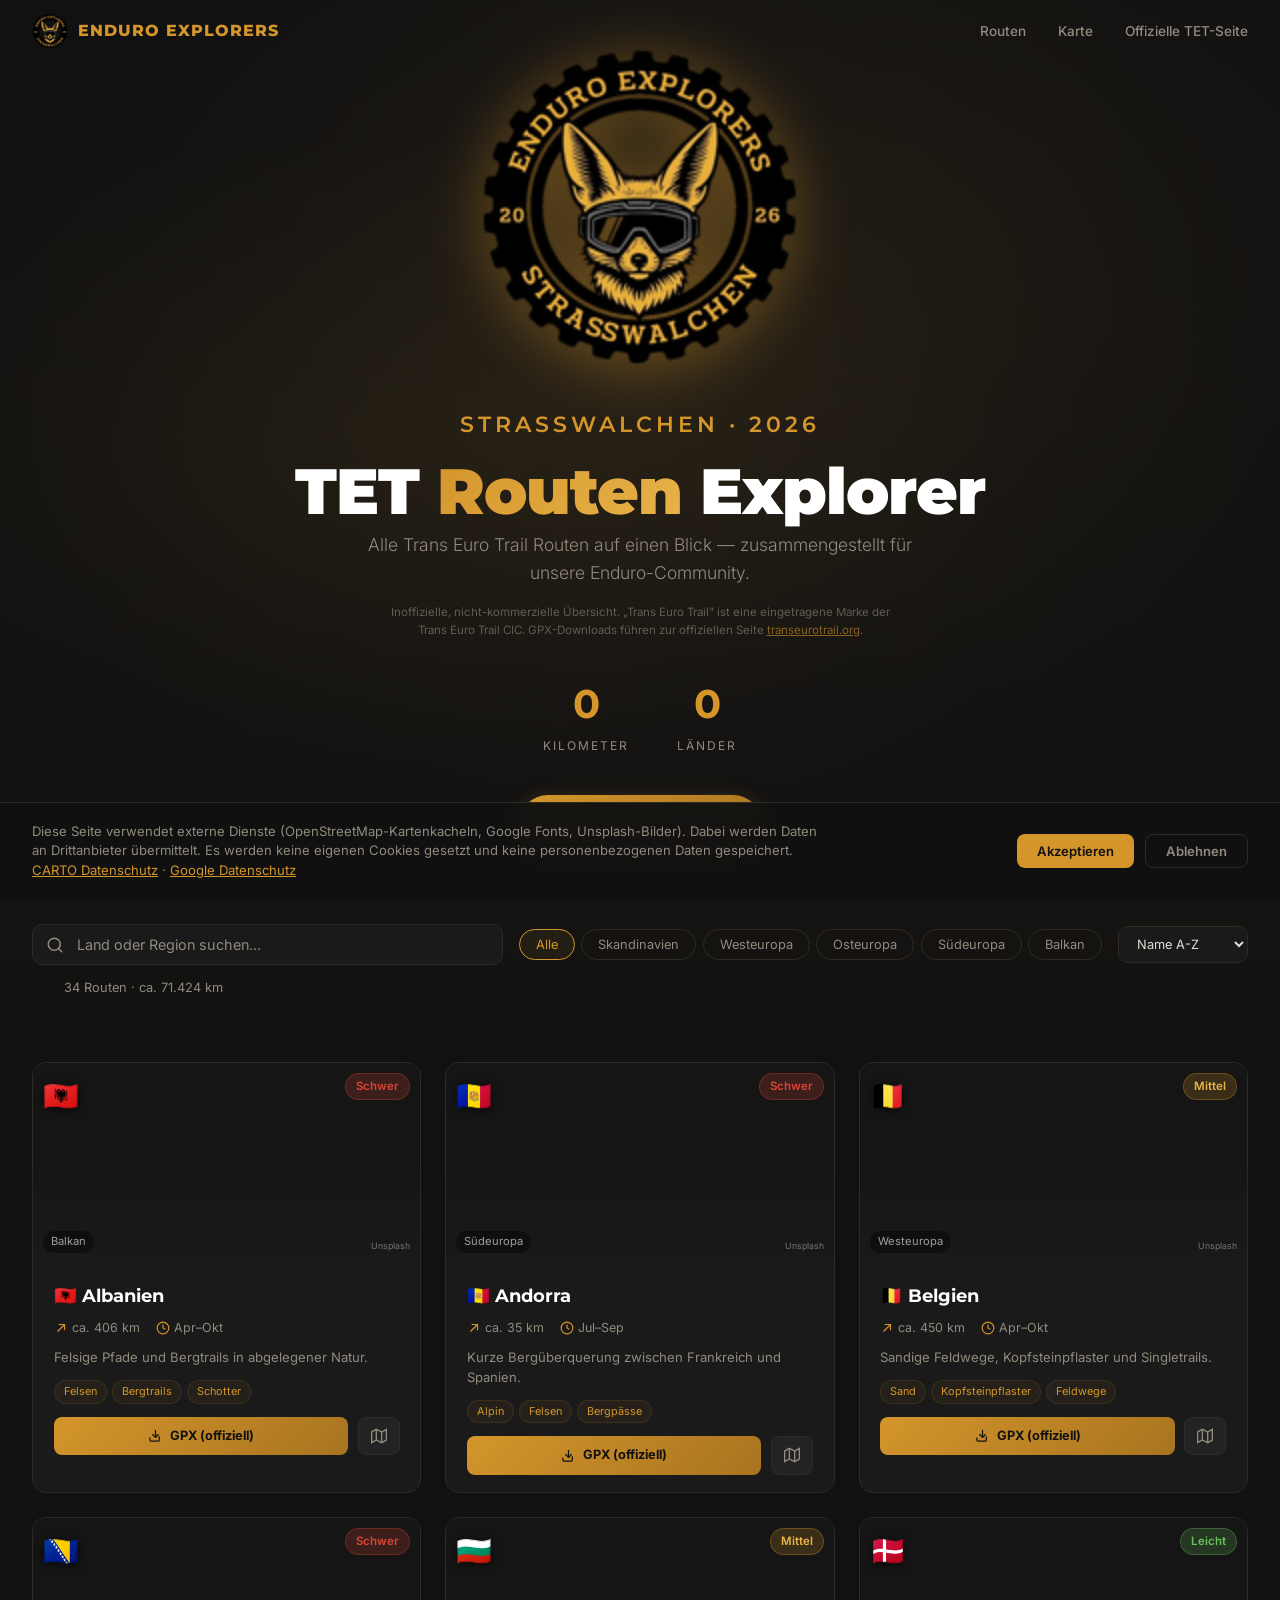
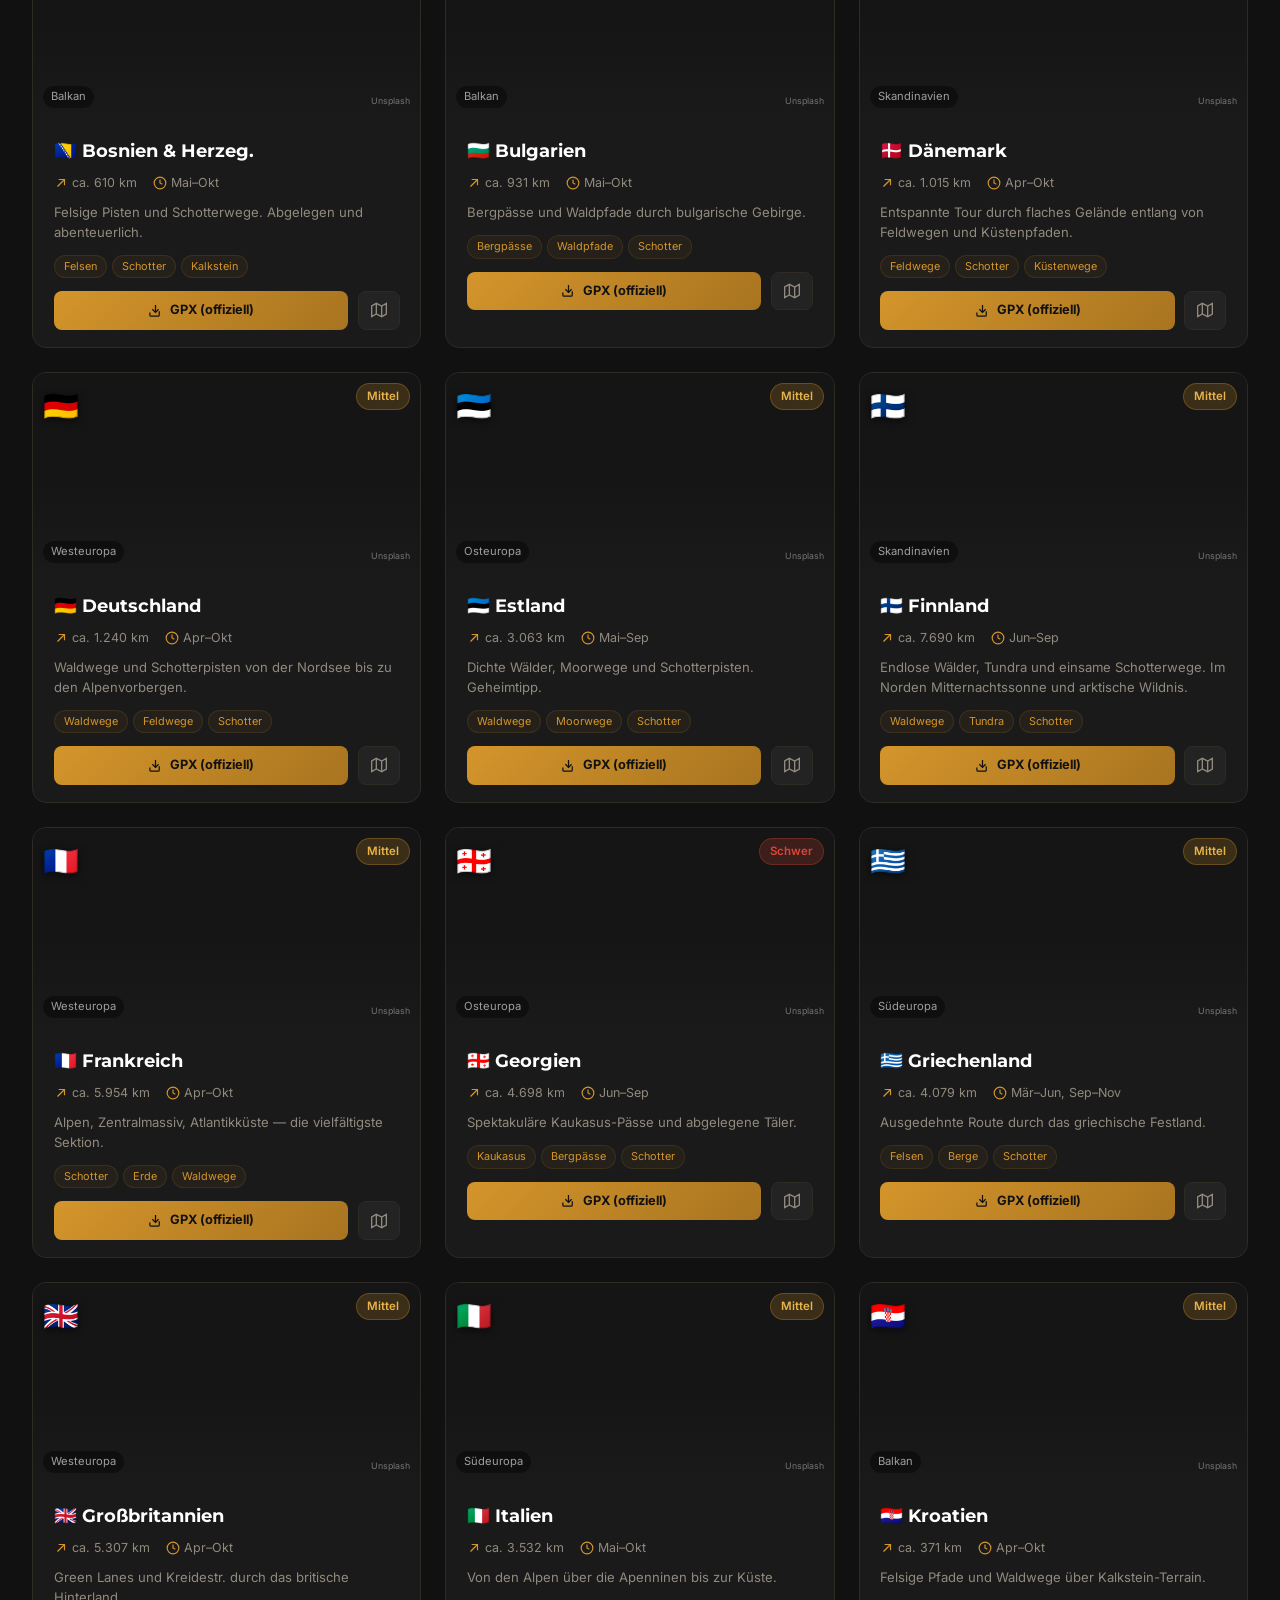
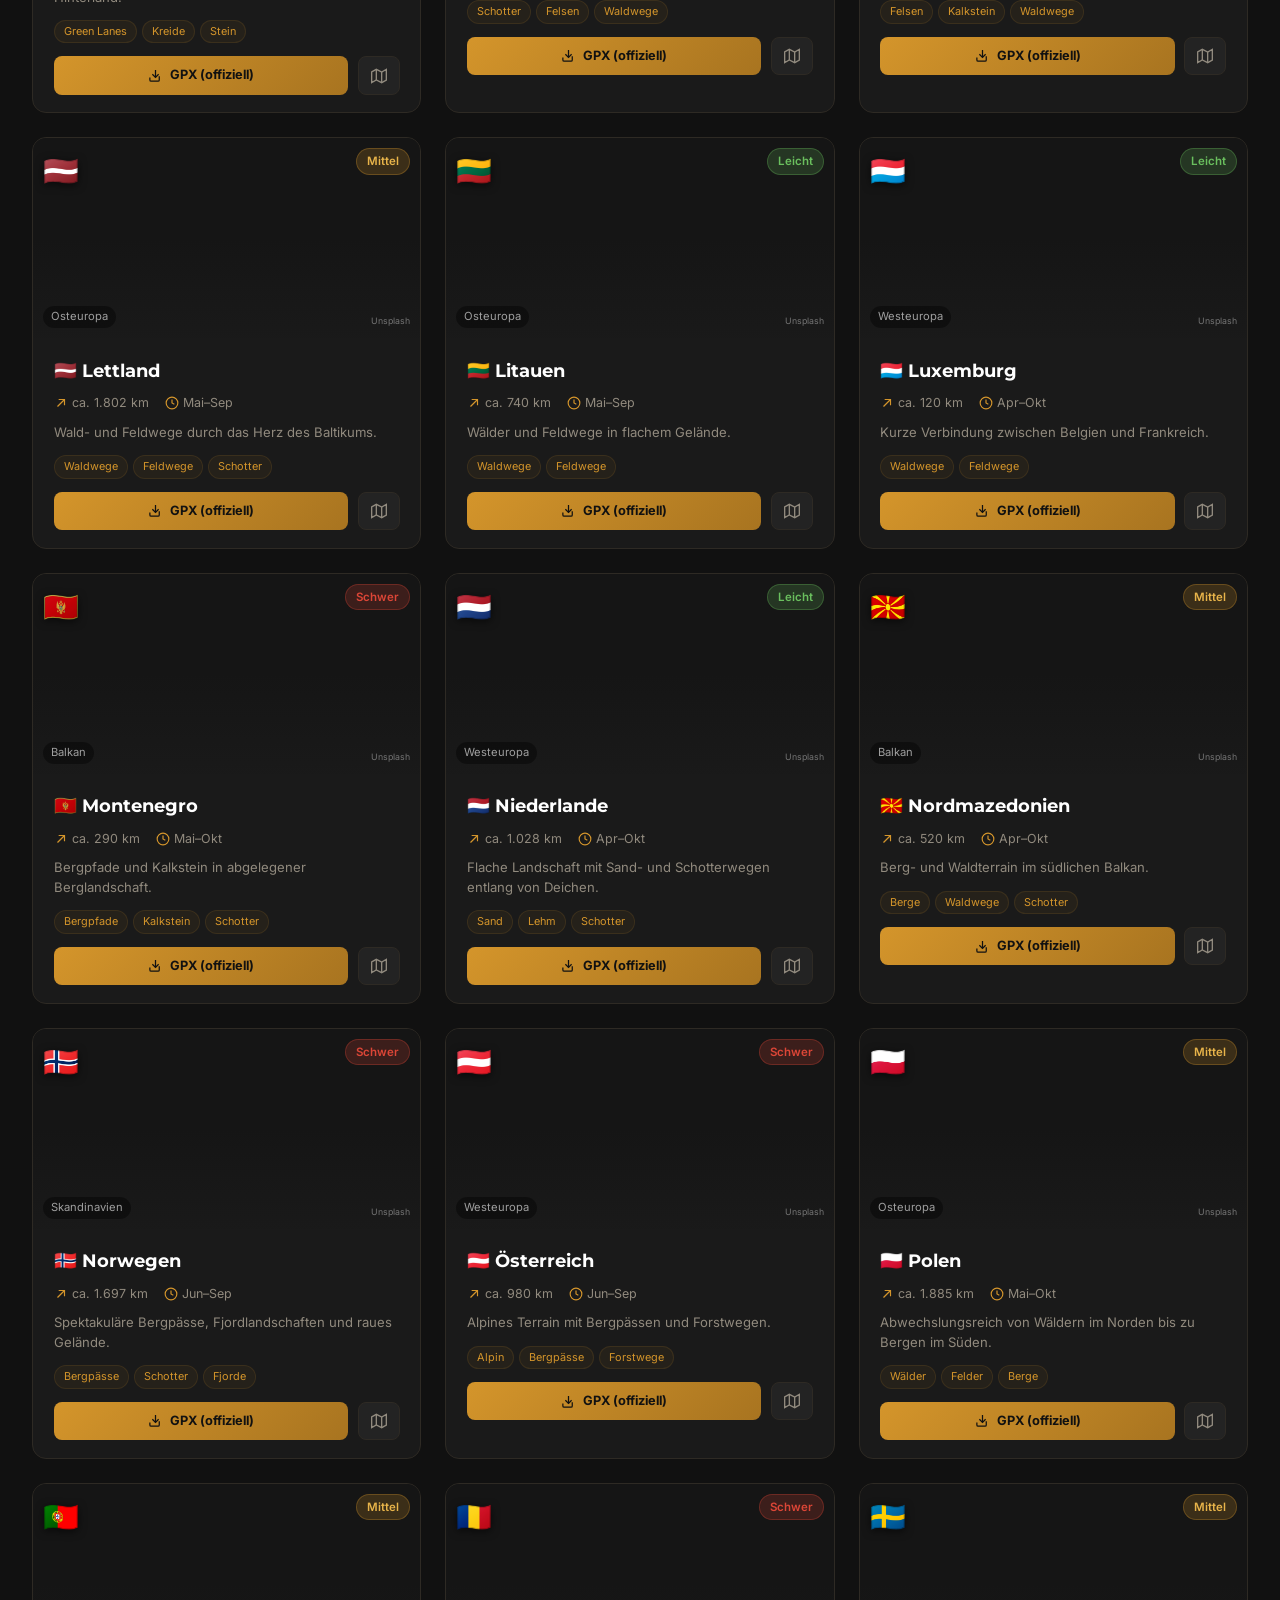
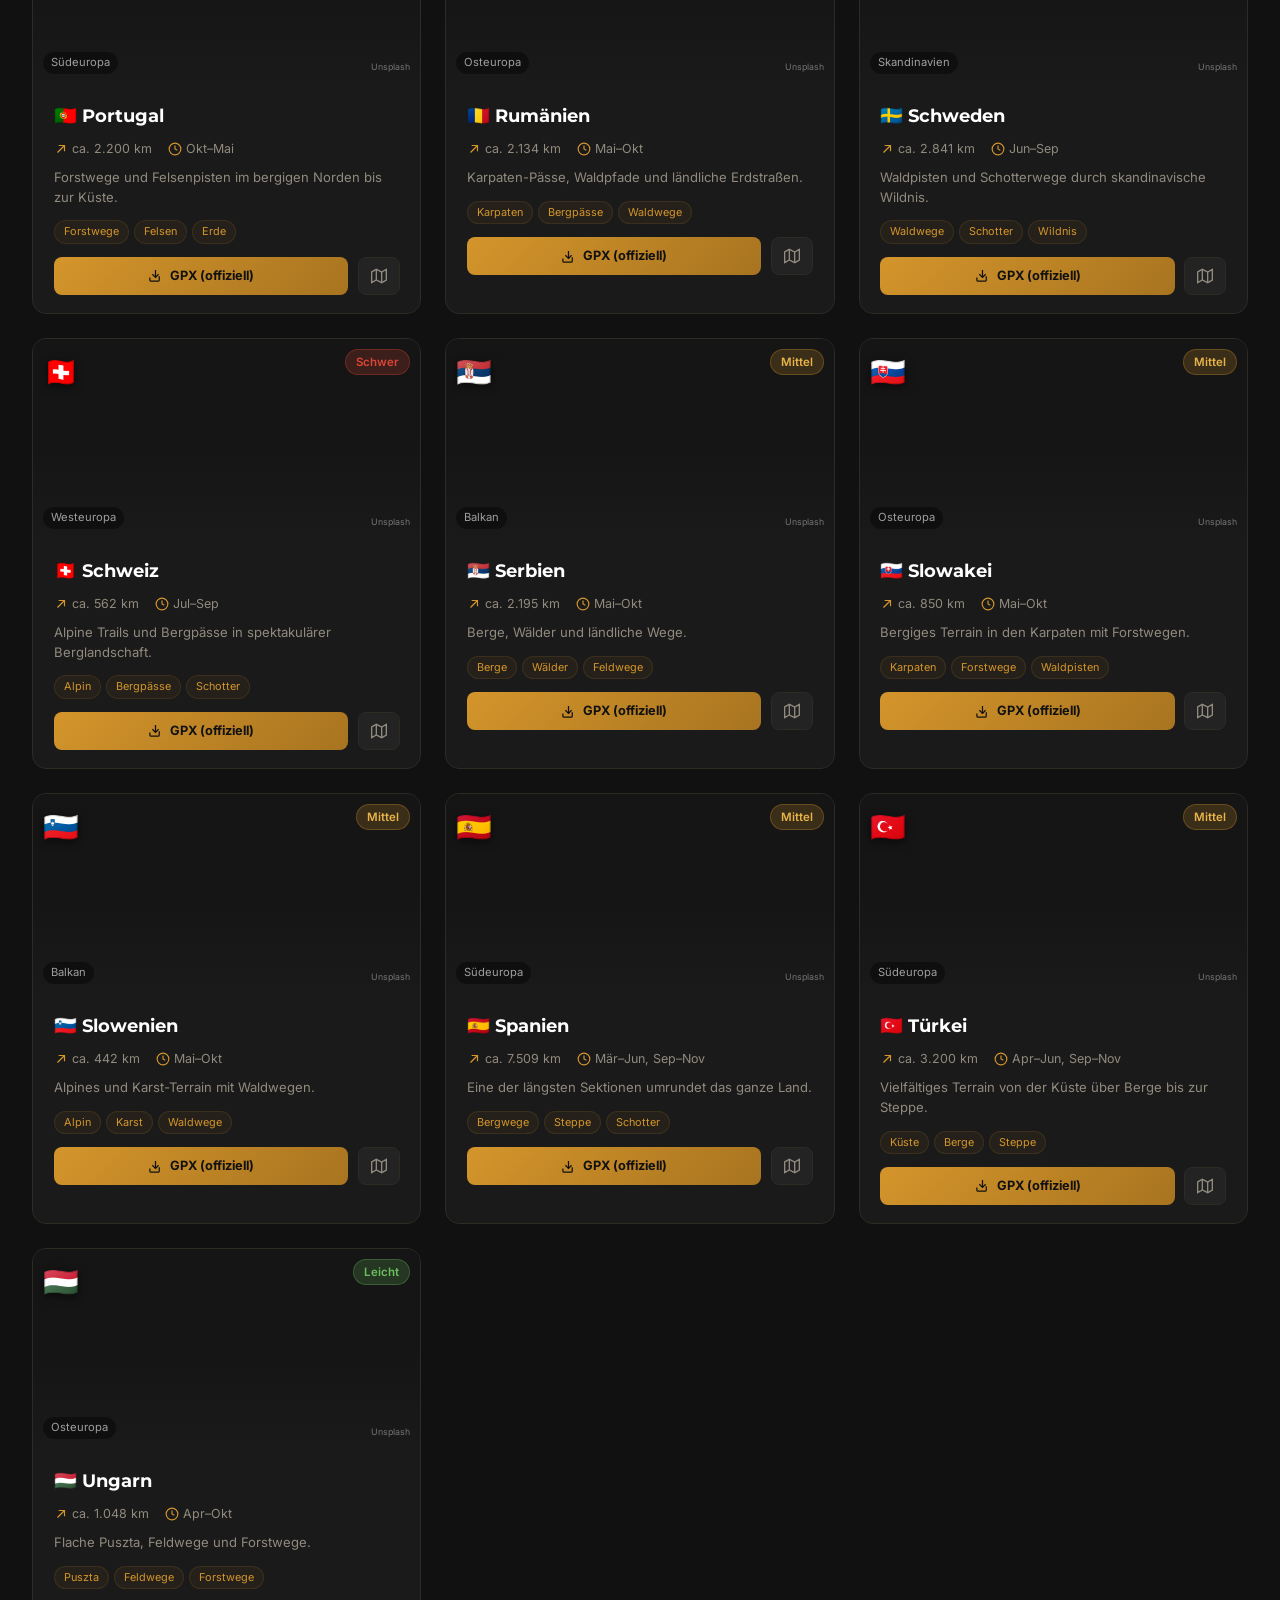
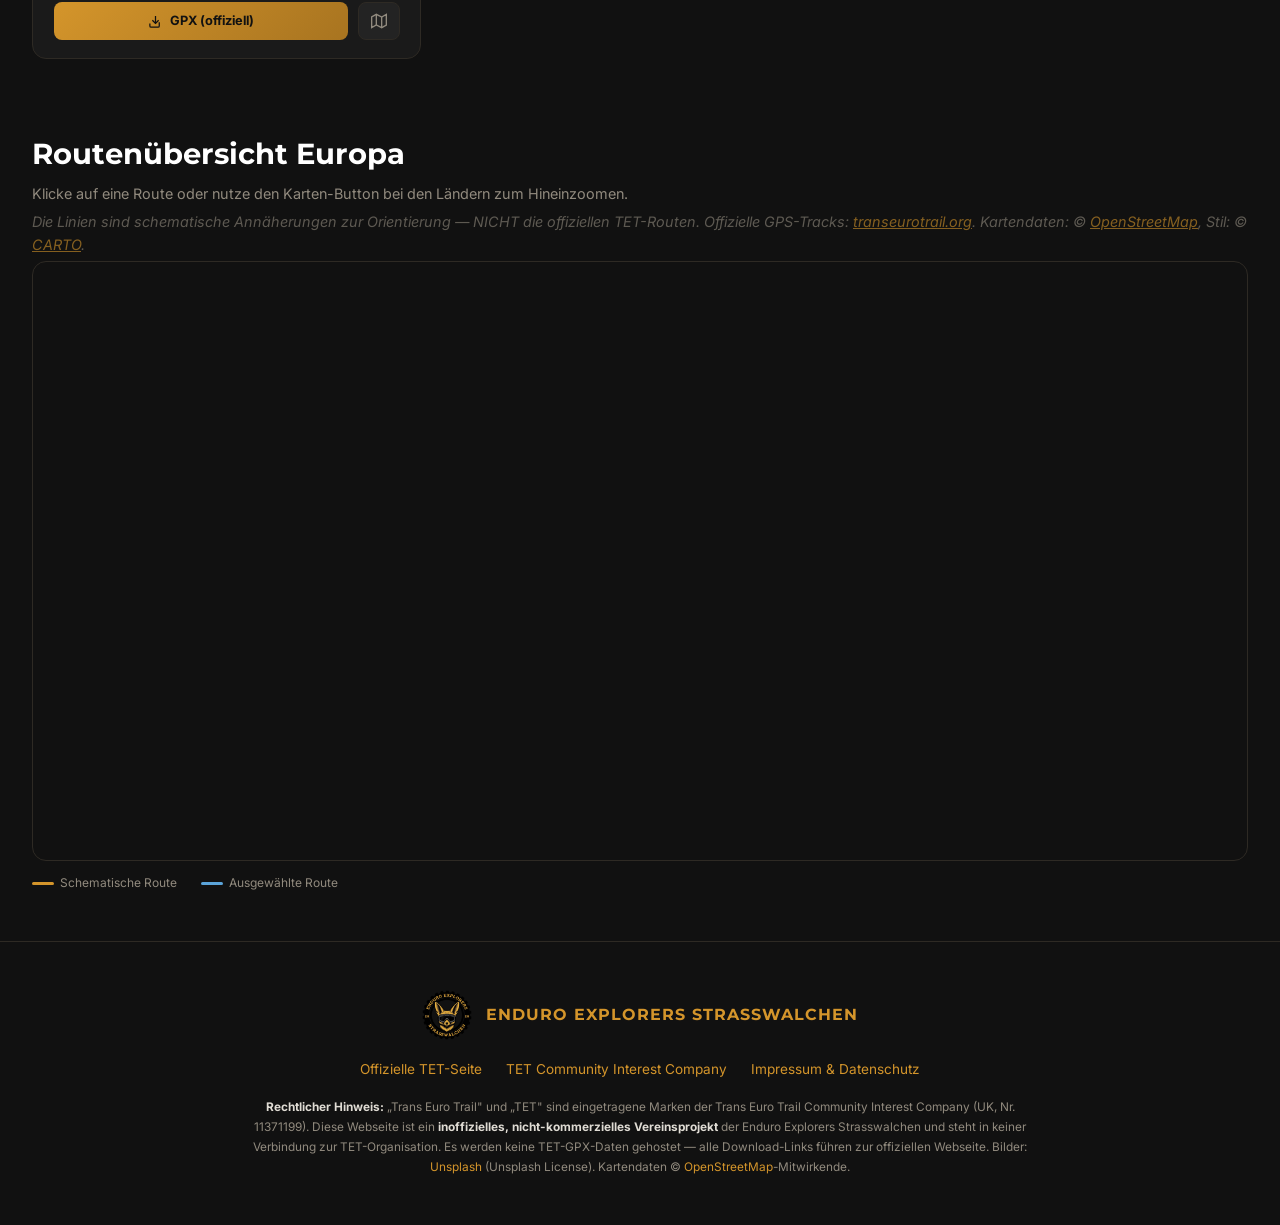
==== commit b5ffd16c: "Logo: heller Randsaum endgültig entfernt (1px-Erosion) Root cause diesmal wirklich gefunden: Der wei" ====
--- a/index.html
+++ b/index.html
@@ -8,7 +8,7 @@
     <link href="https://fonts.googleapis.com/css2?family=Montserrat:wght@300;400;600;700;900&family=Inter:wght@300;400;500;600&display=swap" rel="stylesheet">
     <link rel="stylesheet" href="https://unpkg.com/leaflet@1.9.4/dist/leaflet.css" />
     <script src="https://unpkg.com/leaflet@1.9.4/dist/leaflet.js"></script>
-    <link rel="icon" type="image/png" href="[data-uri]">
+    <link rel="icon" type="image/png" href="[data-uri]">
     <style>
         :root {
             --gold: #D4952B;
@@ -278,7 +278,7 @@
             .hero-logo { width: 220px; max-width: 70vw; }
         }
     </style>
-<script>(function(){try{var _g1="g"+"ithub.io",_g2="g"+"ithub.com";if(!(new URLSearchParams(location.search).get("embed")==="1"||window.self!==window.top))return;document.documentElement.classList.add("embed-mode");function n(){document.querySelectorAll("nav,#navbar,footer,.cookie-banner").forEach(function(el){el.remove()});document.querySelectorAll("a[href]").forEach(function(a){var h=a.getAttribute("href")||"";if(!h)return;if(h[0]==="#"||h.indexOf("mailto:")===0||h.indexOf("tel:")===0)return;if(h.indexOf("http")===0){if(h.indexOf(_g1)>=0||h.indexOf(_g2)>=0){a.removeAttribute("href");a.removeAttribute("target");a.classList.add("cross-page-disabled")}return}if(h.indexOf(".html")>=0||h.slice(-1)==="/"){a.removeAttribute("href");a.removeAttribute("target");a.classList.add("cross-page-disabled")}});document.querySelectorAll('link[rel="canonical"],meta[property="og:url"]').forEach(function(el){el.remove()})}if(document.readyState==="loading")document.addEventListener("DOMContentLoaded",n);else n()}catch(e){}})();</script>
+<script>(function(){try{if(!(new URLSearchParams(location.search).get("embed")==="1"||window.self!==window.top))return;document.documentElement.classList.add("embed-mode");function n(){document.querySelectorAll("nav,#navbar,footer,.cookie-banner").forEach(function(el){el.remove()});}if(document.readyState==="loading")document.addEventListener("DOMContentLoaded",n);else n()}catch(e){}})();</script>
 <style>
 .embed-mode .nav,.embed-mode nav,.embed-mode #navbar,.embed-mode footer,.embed-mode .cookie-banner{display:none!important}
 .embed-mode body{padding-top:0!important}
@@ -306,7 +306,7 @@
 <!-- Nav -->
 <nav class="nav" id="navbar">
     <a href="#" class="nav-brand">
-        <img src="[data-uri]